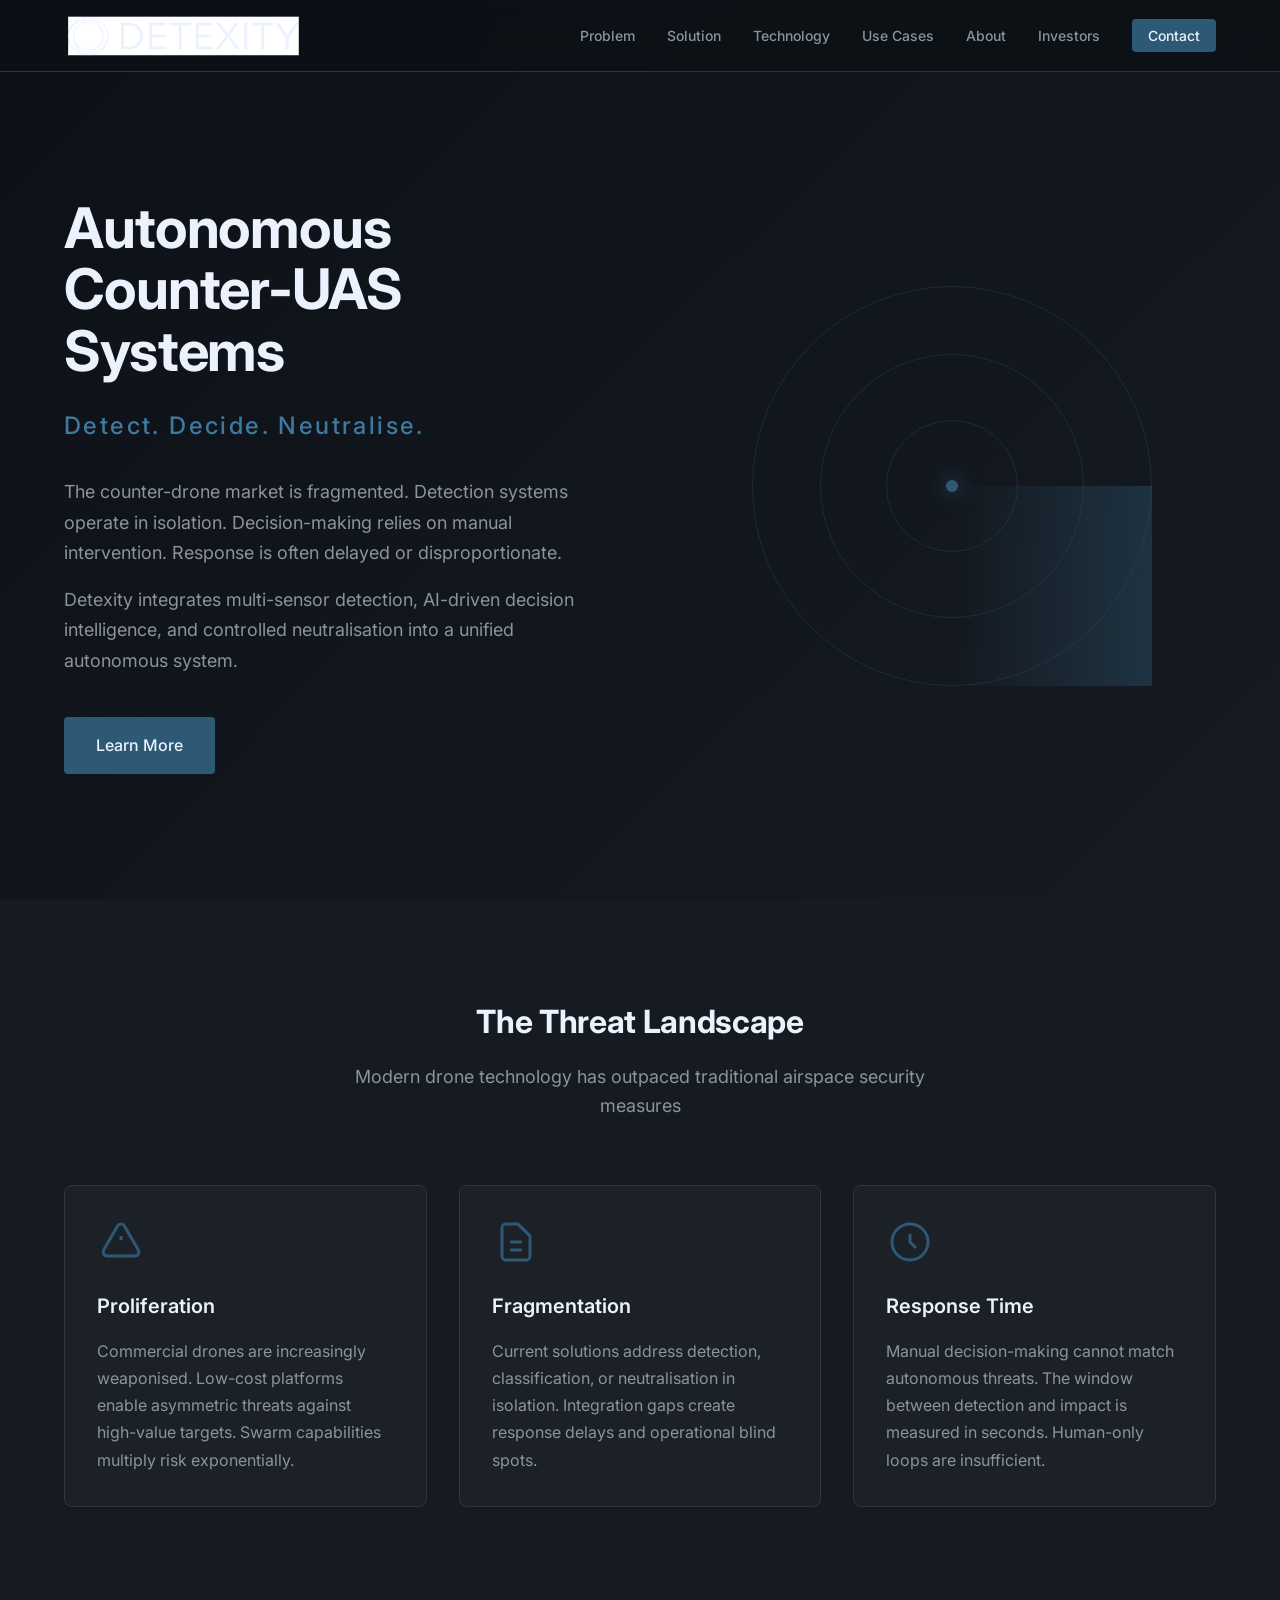
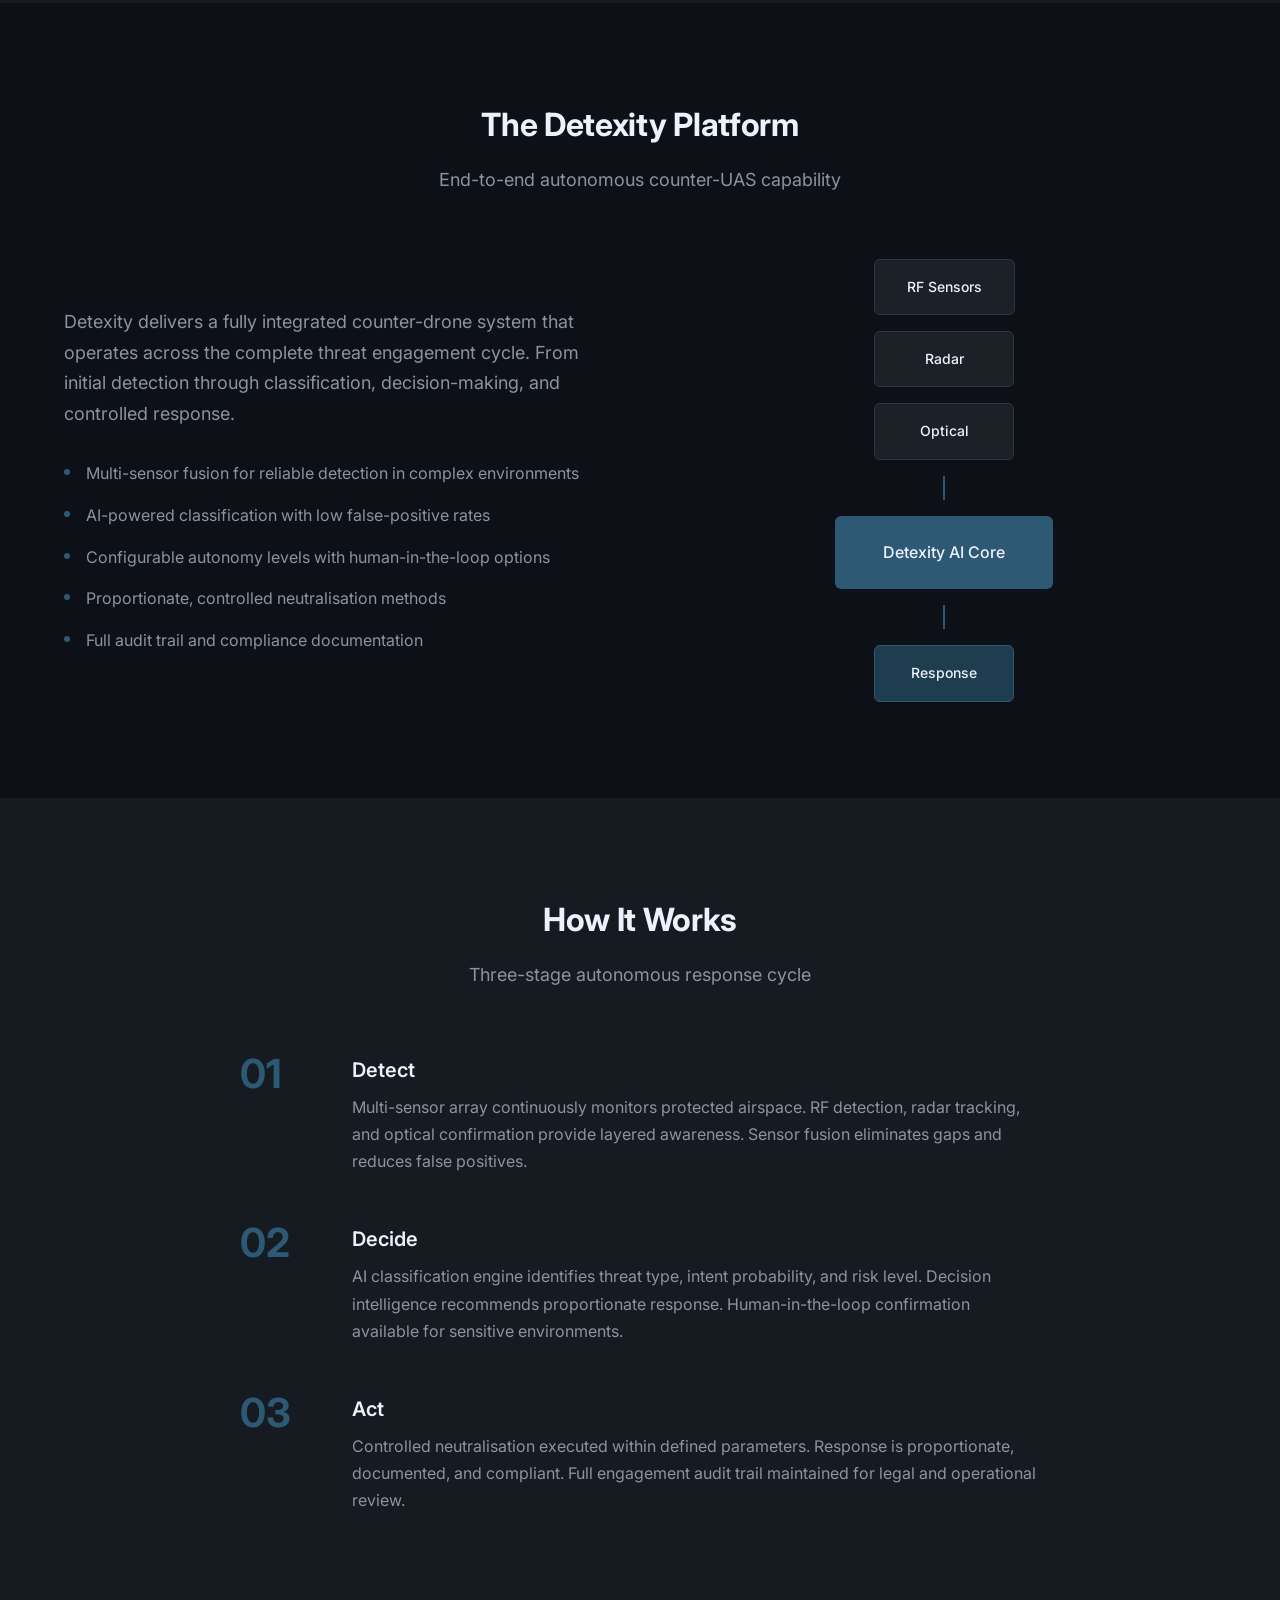
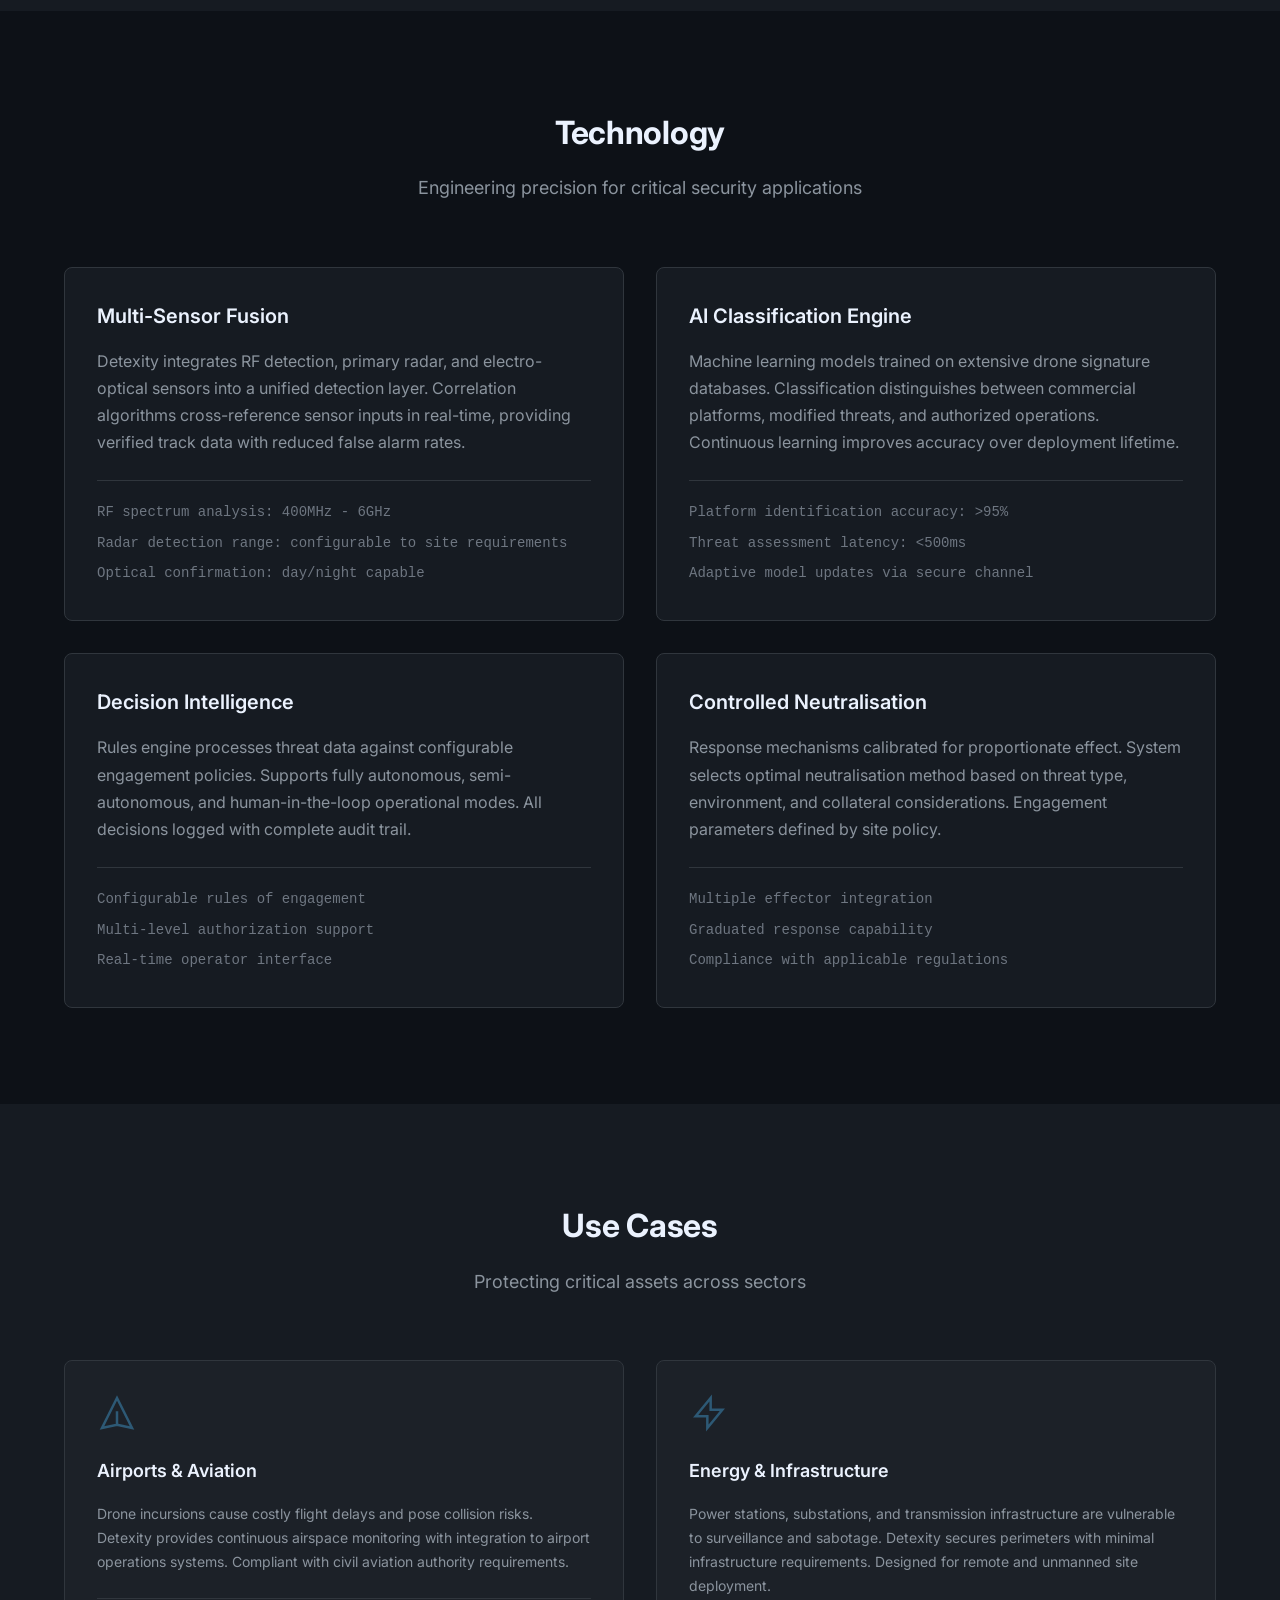
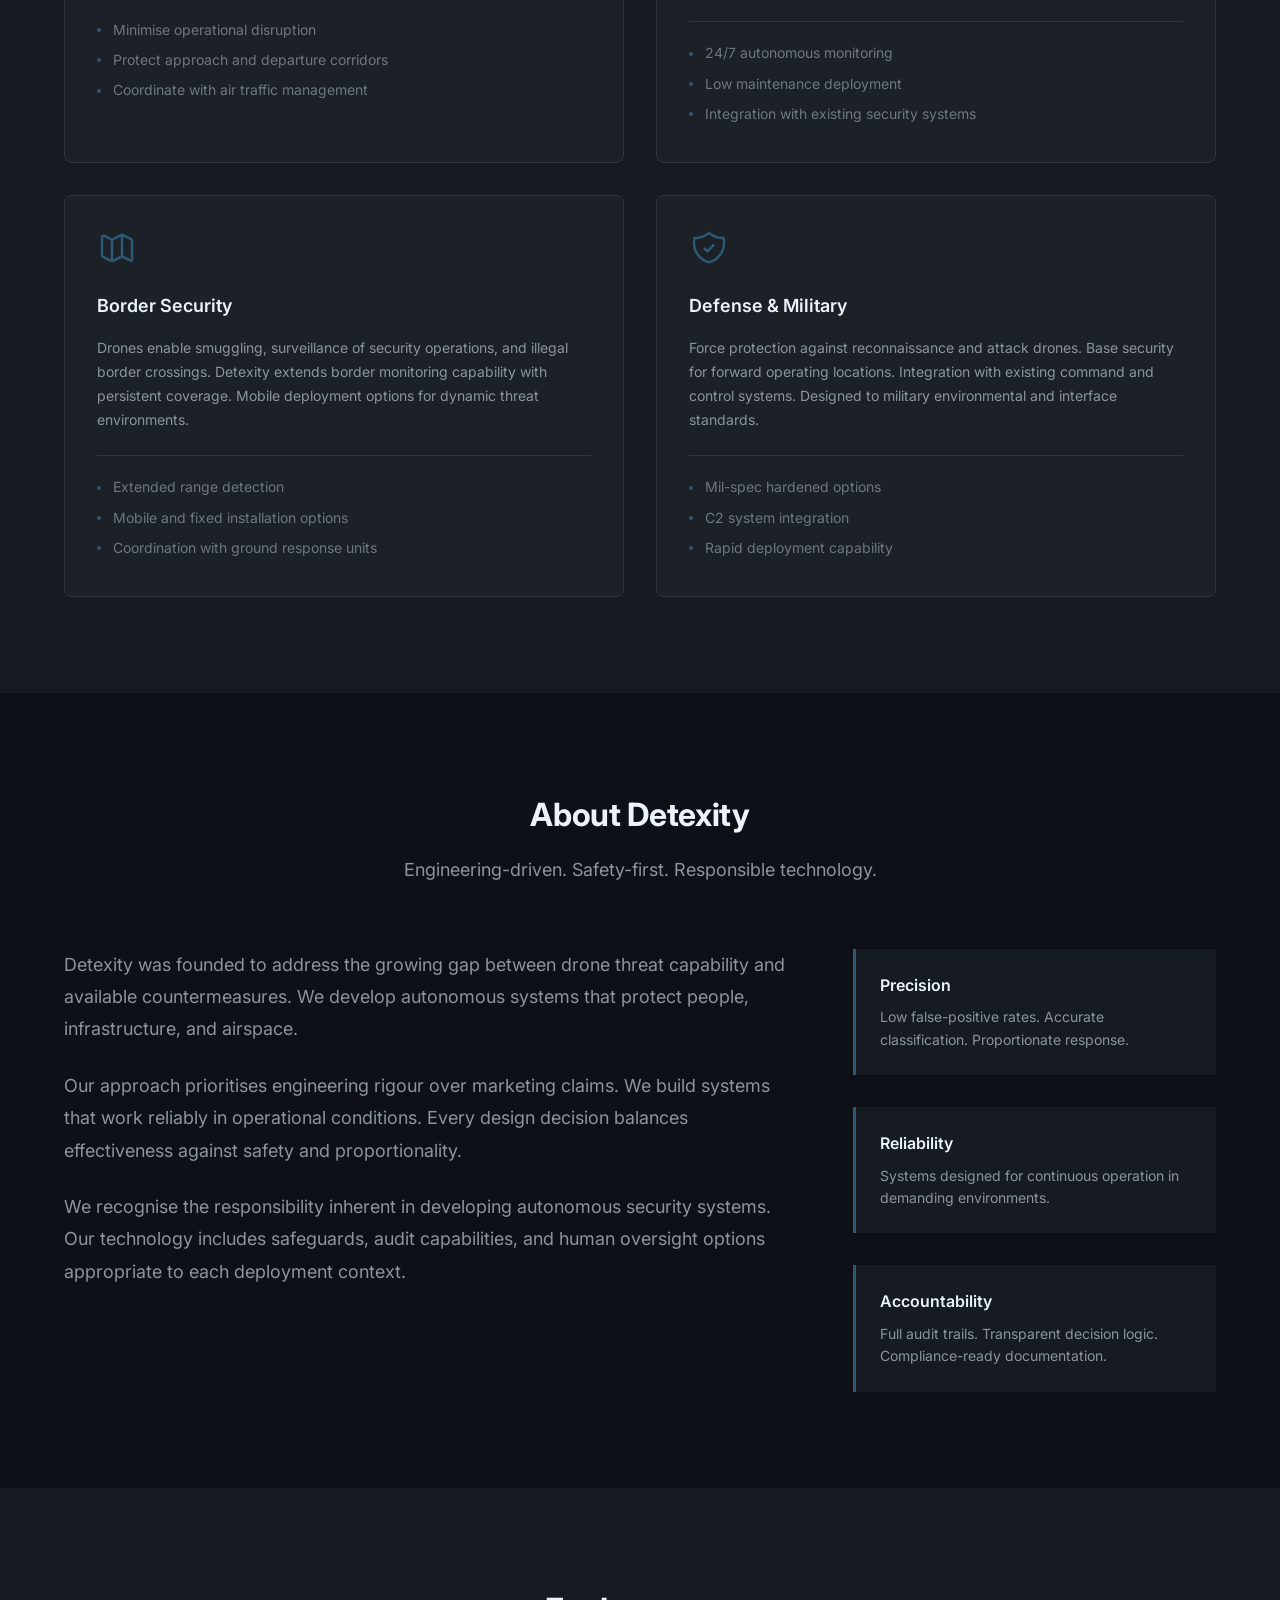
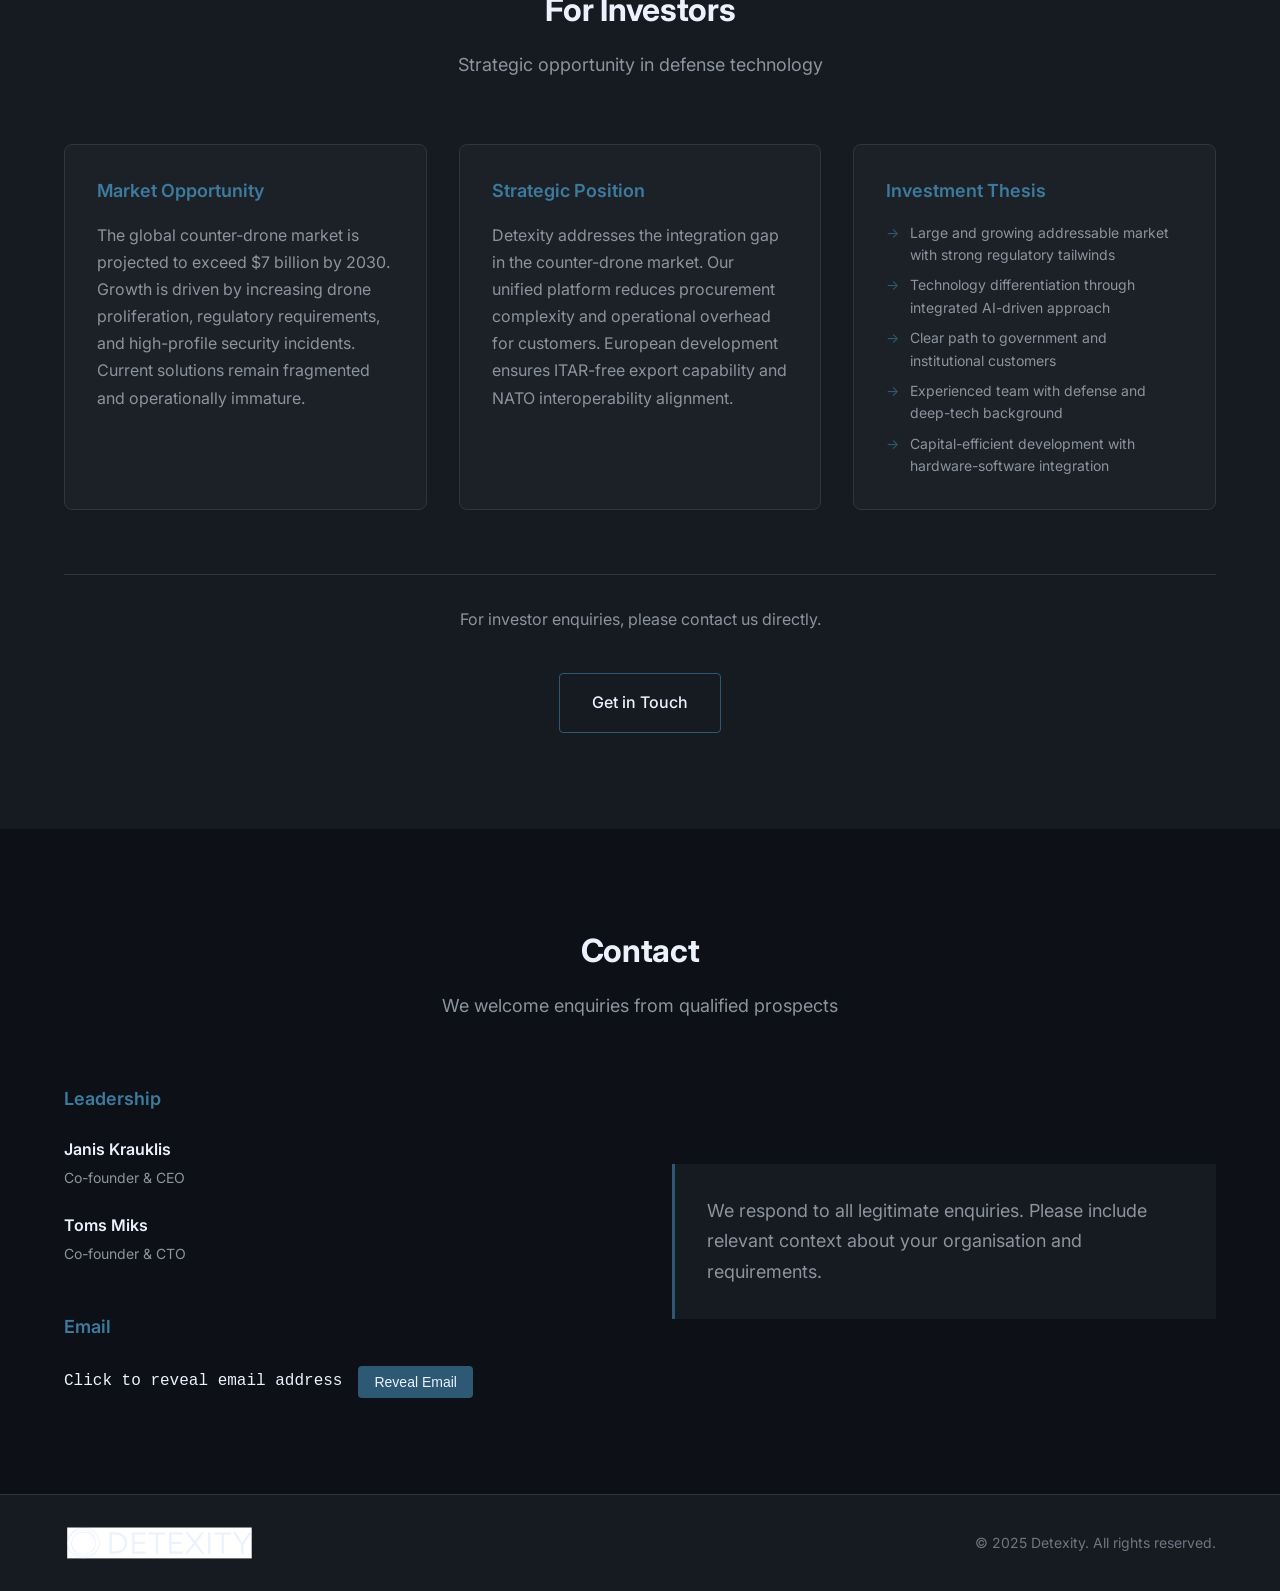
==== index.html @ da5056fd "Initial Detexity website" ====
<!DOCTYPE html>
<html lang="en">
<head>
    <meta charset="UTF-8">
    <meta name="viewport" content="width=device-width, initial-scale=1.0">
    <meta name="description" content="Detexity develops autonomous counter-UAS systems that detect, classify, and neutralise hostile drones in real time.">
    <meta name="keywords" content="counter-drone, counter-UAS, drone detection, drone neutralisation, airspace security, critical infrastructure protection">
    <title>Detexity | Autonomous Counter-UAS Systems</title>
    <link rel="preconnect" href="https://fonts.googleapis.com">
    <link rel="preconnect" href="https://fonts.gstatic.com" crossorigin>
    <link href="https://fonts.googleapis.com/css2?family=Inter:wght@300;400;500;600;700&display=swap" rel="stylesheet">
    <link rel="stylesheet" href="css/styles.css">
</head>
<body>
    <!-- Navigation -->
    <nav class="nav" id="nav">
        <div class="nav-container">
            <a href="#hero" class="nav-logo">
                <img src="assets/logo.png" alt="Detexity" class="logo-img">
            </a>
            <button class="nav-toggle" id="nav-toggle" aria-label="Toggle navigation">
                <span></span>
                <span></span>
                <span></span>
            </button>
            <ul class="nav-menu" id="nav-menu">
                <li><a href="#problem" class="nav-link">Problem</a></li>
                <li><a href="#solution" class="nav-link">Solution</a></li>
                <li><a href="#technology" class="nav-link">Technology</a></li>
                <li><a href="#use-cases" class="nav-link">Use Cases</a></li>
                <li><a href="#about" class="nav-link">About</a></li>
                <li><a href="#investors" class="nav-link">Investors</a></li>
                <li><a href="#contact" class="nav-link nav-link-cta">Contact</a></li>
            </ul>
        </div>
    </nav>

    <!-- Hero Section -->
    <section class="hero" id="hero">
        <div class="container">
            <div class="hero-content">
                <h1 class="hero-title">Autonomous Counter-UAS Systems</h1>
                <p class="hero-tagline">Detect. Decide. Neutralise.</p>
                <p class="hero-description">
                    The counter-drone market is fragmented. Detection systems operate in isolation. 
                    Decision-making relies on manual intervention. Response is often delayed or disproportionate.
                </p>
                <p class="hero-description">
                    Detexity integrates multi-sensor detection, AI-driven decision intelligence, and controlled 
                    neutralisation into a unified autonomous system.
                </p>
                <a href="#solution" class="btn btn-primary">Learn More</a>
            </div>
            <div class="hero-visual">
                <div class="radar-container">
                    <div class="radar-ring radar-ring-1"></div>
                    <div class="radar-ring radar-ring-2"></div>
                    <div class="radar-ring radar-ring-3"></div>
                    <div class="radar-sweep"></div>
                    <div class="radar-center"></div>
                </div>
            </div>
        </div>
    </section>

    <!-- Problem Section -->
    <section class="section section-dark" id="problem">
        <div class="container">
            <div class="section-header">
                <h2 class="section-title">The Threat Landscape</h2>
                <p class="section-subtitle">Modern drone technology has outpaced traditional airspace security measures</p>
            </div>
            <div class="grid grid-3">
                <div class="card">
                    <div class="card-icon">
                        <svg viewBox="0 0 24 24" fill="none" stroke="currentColor" stroke-width="1.5">
                            <path d="M12 9v2m0 4h.01m-6.938 4h13.856c1.54 0 2.502-1.667 1.732-3L13.732 4c-.77-1.333-2.694-1.333-3.464 0L3.34 16c-.77 1.333.192 3 1.732 3z"/>
                        </svg>
                    </div>
                    <h3 class="card-title">Proliferation</h3>
                    <p class="card-text">
                        Commercial drones are increasingly weaponised. Low-cost platforms enable asymmetric threats 
                        against high-value targets. Swarm capabilities multiply risk exponentially.
                    </p>
                </div>
                <div class="card">
                    <div class="card-icon">
                        <svg viewBox="0 0 24 24" fill="none" stroke="currentColor" stroke-width="1.5">
                            <path d="M9 12h6m-6 4h6m2 5H7a2 2 0 01-2-2V5a2 2 0 012-2h5.586a1 1 0 01.707.293l5.414 5.414a1 1 0 01.293.707V19a2 2 0 01-2 2z"/>
                        </svg>
                    </div>
                    <h3 class="card-title">Fragmentation</h3>
                    <p class="card-text">
                        Current solutions address detection, classification, or neutralisation in isolation. 
                        Integration gaps create response delays and operational blind spots.
                    </p>
                </div>
                <div class="card">
                    <div class="card-icon">
                        <svg viewBox="0 0 24 24" fill="none" stroke="currentColor" stroke-width="1.5">
                            <path d="M12 8v4l3 3m6-3a9 9 0 11-18 0 9 9 0 0118 0z"/>
                        </svg>
                    </div>
                    <h3 class="card-title">Response Time</h3>
                    <p class="card-text">
                        Manual decision-making cannot match autonomous threats. The window between detection 
                        and impact is measured in seconds. Human-only loops are insufficient.
                    </p>
                </div>
            </div>
        </div>
    </section>

    <!-- Solution Section -->
    <section class="section" id="solution">
        <div class="container">
            <div class="section-header">
                <h2 class="section-title">The Detexity Platform</h2>
                <p class="section-subtitle">End-to-end autonomous counter-UAS capability</p>
            </div>
            <div class="solution-content">
                <div class="solution-text">
                    <p>
                        Detexity delivers a fully integrated counter-drone system that operates across the 
                        complete threat engagement cycle. From initial detection through classification, 
                        decision-making, and controlled response.
                    </p>
                    <ul class="solution-list">
                        <li>
                            <span class="solution-list-marker"></span>
                            <span>Multi-sensor fusion for reliable detection in complex environments</span>
                        </li>
                        <li>
                            <span class="solution-list-marker"></span>
                            <span>AI-powered classification with low false-positive rates</span>
                        </li>
                        <li>
                            <span class="solution-list-marker"></span>
                            <span>Configurable autonomy levels with human-in-the-loop options</span>
                        </li>
                        <li>
                            <span class="solution-list-marker"></span>
                            <span>Proportionate, controlled neutralisation methods</span>
                        </li>
                        <li>
                            <span class="solution-list-marker"></span>
                            <span>Full audit trail and compliance documentation</span>
                        </li>
                    </ul>
                </div>
                <div class="solution-diagram">
                    <div class="diagram-flow">
                        <div class="diagram-node diagram-node-input">
                            <span>RF Sensors</span>
                        </div>
                        <div class="diagram-node diagram-node-input">
                            <span>Radar</span>
                        </div>
                        <div class="diagram-node diagram-node-input">
                            <span>Optical</span>
                        </div>
                        <div class="diagram-connector"></div>
                        <div class="diagram-node diagram-node-core">
                            <span>Detexity AI Core</span>
                        </div>
                        <div class="diagram-connector"></div>
                        <div class="diagram-node diagram-node-output">
                            <span>Response</span>
                        </div>
                    </div>
                </div>
            </div>
        </div>
    </section>

    <!-- How It Works Section -->
    <section class="section section-dark" id="how-it-works">
        <div class="container">
            <div class="section-header">
                <h2 class="section-title">How It Works</h2>
                <p class="section-subtitle">Three-stage autonomous response cycle</p>
            </div>
            <div class="steps">
                <div class="step">
                    <div class="step-number">01</div>
                    <div class="step-content">
                        <h3 class="step-title">Detect</h3>
                        <p class="step-text">
                            Multi-sensor array continuously monitors protected airspace. RF detection, radar tracking, 
                            and optical confirmation provide layered awareness. Sensor fusion eliminates gaps and 
                            reduces false positives.
                        </p>
                    </div>
                </div>
                <div class="step">
                    <div class="step-number">02</div>
                    <div class="step-content">
                        <h3 class="step-title">Decide</h3>
                        <p class="step-text">
                            AI classification engine identifies threat type, intent probability, and risk level. 
                            Decision intelligence recommends proportionate response. Human-in-the-loop confirmation 
                            available for sensitive environments.
                        </p>
                    </div>
                </div>
                <div class="step">
                    <div class="step-number">03</div>
                    <div class="step-content">
                        <h3 class="step-title">Act</h3>
                        <p class="step-text">
                            Controlled neutralisation executed within defined parameters. Response is proportionate, 
                            documented, and compliant. Full engagement audit trail maintained for legal and operational review.
                        </p>
                    </div>
                </div>
            </div>
        </div>
    </section>

    <!-- Technology Section -->
    <section class="section" id="technology">
        <div class="container">
            <div class="section-header">
                <h2 class="section-title">Technology</h2>
                <p class="section-subtitle">Engineering precision for critical security applications</p>
            </div>
            <div class="tech-grid">
                <div class="tech-card">
                    <h3 class="tech-title">Multi-Sensor Fusion</h3>
                    <p class="tech-text">
                        Detexity integrates RF detection, primary radar, and electro-optical sensors into a 
                        unified detection layer. Correlation algorithms cross-reference sensor inputs in real-time, 
                        providing verified track data with reduced false alarm rates.
                    </p>
                    <ul class="tech-specs">
                        <li>RF spectrum analysis: 400MHz - 6GHz</li>
                        <li>Radar detection range: configurable to site requirements</li>
                        <li>Optical confirmation: day/night capable</li>
                    </ul>
                </div>
                <div class="tech-card">
                    <h3 class="tech-title">AI Classification Engine</h3>
                    <p class="tech-text">
                        Machine learning models trained on extensive drone signature databases. Classification 
                        distinguishes between commercial platforms, modified threats, and authorized operations. 
                        Continuous learning improves accuracy over deployment lifetime.
                    </p>
                    <ul class="tech-specs">
                        <li>Platform identification accuracy: &gt;95%</li>
                        <li>Threat assessment latency: &lt;500ms</li>
                        <li>Adaptive model updates via secure channel</li>
                    </ul>
                </div>
                <div class="tech-card">
                    <h3 class="tech-title">Decision Intelligence</h3>
                    <p class="tech-text">
                        Rules engine processes threat data against configurable engagement policies. 
                        Supports fully autonomous, semi-autonomous, and human-in-the-loop operational modes. 
                        All decisions logged with complete audit trail.
                    </p>
                    <ul class="tech-specs">
                        <li>Configurable rules of engagement</li>
                        <li>Multi-level authorization support</li>
                        <li>Real-time operator interface</li>
                    </ul>
                </div>
                <div class="tech-card">
                    <h3 class="tech-title">Controlled Neutralisation</h3>
                    <p class="tech-text">
                        Response mechanisms calibrated for proportionate effect. System selects optimal 
                        neutralisation method based on threat type, environment, and collateral considerations. 
                        Engagement parameters defined by site policy.
                    </p>
                    <ul class="tech-specs">
                        <li>Multiple effector integration</li>
                        <li>Graduated response capability</li>
                        <li>Compliance with applicable regulations</li>
                    </ul>
                </div>
            </div>
        </div>
    </section>

    <!-- Use Cases Section -->
    <section class="section section-dark" id="use-cases">
        <div class="container">
            <div class="section-header">
                <h2 class="section-title">Use Cases</h2>
                <p class="section-subtitle">Protecting critical assets across sectors</p>
            </div>
            <div class="use-cases-grid">
                <div class="use-case">
                    <div class="use-case-icon">
                        <svg viewBox="0 0 24 24" fill="none" stroke="currentColor" stroke-width="1.5">
                            <path d="M12 19l9 2-9-18-9 18 9-2zm0 0v-8"/>
                        </svg>
                    </div>
                    <h3 class="use-case-title">Airports & Aviation</h3>
                    <p class="use-case-text">
                        Drone incursions cause costly flight delays and pose collision risks. Detexity provides 
                        continuous airspace monitoring with integration to airport operations systems. 
                        Compliant with civil aviation authority requirements.
                    </p>
                    <ul class="use-case-benefits">
                        <li>Minimise operational disruption</li>
                        <li>Protect approach and departure corridors</li>
                        <li>Coordinate with air traffic management</li>
                    </ul>
                </div>
                <div class="use-case">
                    <div class="use-case-icon">
                        <svg viewBox="0 0 24 24" fill="none" stroke="currentColor" stroke-width="1.5">
                            <path d="M13 10V3L4 14h7v7l9-11h-7z"/>
                        </svg>
                    </div>
                    <h3 class="use-case-title">Energy & Infrastructure</h3>
                    <p class="use-case-text">
                        Power stations, substations, and transmission infrastructure are vulnerable to surveillance 
                        and sabotage. Detexity secures perimeters with minimal infrastructure requirements. 
                        Designed for remote and unmanned site deployment.
                    </p>
                    <ul class="use-case-benefits">
                        <li>24/7 autonomous monitoring</li>
                        <li>Low maintenance deployment</li>
                        <li>Integration with existing security systems</li>
                    </ul>
                </div>
                <div class="use-case">
                    <div class="use-case-icon">
                        <svg viewBox="0 0 24 24" fill="none" stroke="currentColor" stroke-width="1.5">
                            <path d="M9 20l-5.447-2.724A1 1 0 013 16.382V5.618a1 1 0 011.447-.894L9 7m0 13l6-3m-6 3V7m6 10l5.447 2.724A1 1 0 0021 18.382V7.618a1 1 0 00-.553-.894L15 4m0 13V4m0 0L9 7"/>
                        </svg>
                    </div>
                    <h3 class="use-case-title">Border Security</h3>
                    <p class="use-case-text">
                        Drones enable smuggling, surveillance of security operations, and illegal border crossings. 
                        Detexity extends border monitoring capability with persistent coverage. 
                        Mobile deployment options for dynamic threat environments.
                    </p>
                    <ul class="use-case-benefits">
                        <li>Extended range detection</li>
                        <li>Mobile and fixed installation options</li>
                        <li>Coordination with ground response units</li>
                    </ul>
                </div>
                <div class="use-case">
                    <div class="use-case-icon">
                        <svg viewBox="0 0 24 24" fill="none" stroke="currentColor" stroke-width="1.5">
                            <path d="M9 12l2 2 4-4m5.618-4.016A11.955 11.955 0 0112 2.944a11.955 11.955 0 01-8.618 3.04A12.02 12.02 0 003 9c0 5.591 3.824 10.29 9 11.622 5.176-1.332 9-6.03 9-11.622 0-1.042-.133-2.052-.382-3.016z"/>
                        </svg>
                    </div>
                    <h3 class="use-case-title">Defense & Military</h3>
                    <p class="use-case-text">
                        Force protection against reconnaissance and attack drones. Base security for forward 
                        operating locations. Integration with existing command and control systems. 
                        Designed to military environmental and interface standards.
                    </p>
                    <ul class="use-case-benefits">
                        <li>Mil-spec hardened options</li>
                        <li>C2 system integration</li>
                        <li>Rapid deployment capability</li>
                    </ul>
                </div>
            </div>
        </div>
    </section>

    <!-- About Section -->
    <section class="section" id="about">
        <div class="container">
            <div class="section-header">
                <h2 class="section-title">About Detexity</h2>
                <p class="section-subtitle">Engineering-driven. Safety-first. Responsible technology.</p>
            </div>
            <div class="about-content">
                <div class="about-text">
                    <p>
                        Detexity was founded to address the growing gap between drone threat capability 
                        and available countermeasures. We develop autonomous systems that protect people, 
                        infrastructure, and airspace.
                    </p>
                    <p>
                        Our approach prioritises engineering rigour over marketing claims. We build systems 
                        that work reliably in operational conditions. Every design decision balances 
                        effectiveness against safety and proportionality.
                    </p>
                    <p>
                        We recognise the responsibility inherent in developing autonomous security systems. 
                        Our technology includes safeguards, audit capabilities, and human oversight options 
                        appropriate to each deployment context.
                    </p>
                </div>
                <div class="about-values">
                    <div class="value">
                        <h4 class="value-title">Precision</h4>
                        <p class="value-text">Low false-positive rates. Accurate classification. Proportionate response.</p>
                    </div>
                    <div class="value">
                        <h4 class="value-title">Reliability</h4>
                        <p class="value-text">Systems designed for continuous operation in demanding environments.</p>
                    </div>
                    <div class="value">
                        <h4 class="value-title">Accountability</h4>
                        <p class="value-text">Full audit trails. Transparent decision logic. Compliance-ready documentation.</p>
                    </div>
                </div>
            </div>
        </div>
    </section>

    <!-- Investors Section -->
    <section class="section section-dark" id="investors">
        <div class="container">
            <div class="section-header">
                <h2 class="section-title">For Investors</h2>
                <p class="section-subtitle">Strategic opportunity in defense technology</p>
            </div>
            <div class="investors-content">
                <div class="investor-block">
                    <h3 class="investor-title">Market Opportunity</h3>
                    <p class="investor-text">
                        The global counter-drone market is projected to exceed $7 billion by 2030. 
                        Growth is driven by increasing drone proliferation, regulatory requirements, 
                        and high-profile security incidents. Current solutions remain fragmented 
                        and operationally immature.
                    </p>
                </div>
                <div class="investor-block">
                    <h3 class="investor-title">Strategic Position</h3>
                    <p class="investor-text">
                        Detexity addresses the integration gap in the counter-drone market. 
                        Our unified platform reduces procurement complexity and operational overhead 
                        for customers. European development ensures ITAR-free export capability 
                        and NATO interoperability alignment.
                    </p>
                </div>
                <div class="investor-block">
                    <h3 class="investor-title">Investment Thesis</h3>
                    <ul class="investor-points">
                        <li>Large and growing addressable market with strong regulatory tailwinds</li>
                        <li>Technology differentiation through integrated AI-driven approach</li>
                        <li>Clear path to government and institutional customers</li>
                        <li>Experienced team with defense and deep-tech background</li>
                        <li>Capital-efficient development with hardware-software integration</li>
                    </ul>
                </div>
            </div>
            <div class="investor-cta">
                <p>For investor enquiries, please contact us directly.</p>
                <a href="#contact" class="btn btn-secondary">Get in Touch</a>
            </div>
        </div>
    </section>

    <!-- Contact Section -->
    <section class="section" id="contact">
        <div class="container">
            <div class="section-header">
                <h2 class="section-title">Contact</h2>
                <p class="section-subtitle">We welcome enquiries from qualified prospects</p>
            </div>
            <div class="contact-content">
                <div class="contact-info">
                    <div class="founders">
                        <h3 class="contact-heading">Leadership</h3>
                        <div class="founder">
                            <p class="founder-name">Janis Krauklis</p>
                            <p class="founder-role">Co-founder & CEO</p>
                        </div>
                        <div class="founder">
                            <p class="founder-name">Toms Miks</p>
                            <p class="founder-role">Co-founder & CTO</p>
                        </div>
                    </div>
                    <div class="contact-email">
                        <h3 class="contact-heading">Email</h3>
                        <p class="email-protected" id="email-protected">
                            <span class="email-text">Enable JavaScript to view email</span>
                            <button class="email-reveal-btn" id="email-reveal">Reveal Email</button>
                        </p>
                    </div>
                </div>
                <div class="contact-notice">
                    <p>
                        We respond to all legitimate enquiries. Please include relevant context 
                        about your organisation and requirements.
                    </p>
                </div>
            </div>
        </div>
    </section>

    <!-- Footer -->
    <footer class="footer">
        <div class="container">
            <div class="footer-content">
                <div class="footer-logo">
                    <img src="assets/logo.png" alt="Detexity" class="logo-img logo-img-small">
                </div>
                <p class="footer-text">&copy; 2025 Detexity. All rights reserved.</p>
            </div>
        </div>
    </footer>

    <script src="js/main.js"></script>
</body>
</html>
---- css/styles.css ----
/* ===================================
   Detexity - Counter-UAS Systems
   Professional Defense-Grade Website
   =================================== */

/* CSS Variables */
:root {
    /* Colors */
    --color-bg-primary: #0d1117;
    --color-bg-secondary: #161b22;
    --color-bg-tertiary: #1c2128;
    --color-accent: #2D5975;
    --color-accent-light: #3d7a9e;
    --color-accent-dark: #1e3d4f;
    --color-alert: #d97706;
    --color-text-primary: #ebf2fe;
    --color-text-secondary: #8b949e;
    --color-text-muted: #6e7681;
    --color-border: #30363d;
    
    /* Typography */
    --font-family: 'Inter', -apple-system, BlinkMacSystemFont, 'Segoe UI', Roboto, sans-serif;
    --font-size-xs: 0.75rem;
    --font-size-sm: 0.875rem;
    --font-size-base: 1rem;
    --font-size-lg: 1.125rem;
    --font-size-xl: 1.25rem;
    --font-size-2xl: 1.5rem;
    --font-size-3xl: 2rem;
    --font-size-4xl: 2.5rem;
    --font-size-5xl: 3.5rem;
    
    /* Spacing */
    --spacing-xs: 0.25rem;
    --spacing-sm: 0.5rem;
    --spacing-md: 1rem;
    --spacing-lg: 1.5rem;
    --spacing-xl: 2rem;
    --spacing-2xl: 3rem;
    --spacing-3xl: 4rem;
    --spacing-4xl: 6rem;
    
    /* Layout */
    --max-width: 1200px;
    --nav-height: 72px;
    
    /* Transitions */
    --transition-fast: 150ms ease;
    --transition-base: 250ms ease;
    --transition-slow: 400ms ease;
}

/* Reset & Base */
*, *::before, *::after {
    box-sizing: border-box;
    margin: 0;
    padding: 0;
}

html {
    scroll-behavior: smooth;
    scroll-padding-top: var(--nav-height);
}

body {
    font-family: var(--font-family);
    font-size: var(--font-size-base);
    line-height: 1.6;
    color: var(--color-text-primary);
    background-color: var(--color-bg-primary);
    -webkit-font-smoothing: antialiased;
    -moz-osx-font-smoothing: grayscale;
}

img {
    max-width: 100%;
    height: auto;
    display: block;
}

a {
    color: inherit;
    text-decoration: none;
}

ul {
    list-style: none;
}

/* Container */
.container {
    width: 100%;
    max-width: var(--max-width);
    margin: 0 auto;
    padding: 0 var(--spacing-lg);
}

/* Navigation */
.nav {
    position: fixed;
    top: 0;
    left: 0;
    right: 0;
    height: var(--nav-height);
    background-color: rgba(13, 17, 23, 0.9);
    backdrop-filter: blur(12px);
    -webkit-backdrop-filter: blur(12px);
    border-bottom: 1px solid var(--color-border);
    z-index: 1000;
    transition: background-color var(--transition-base);
}

.nav-container {
    display: flex;
    align-items: center;
    justify-content: space-between;
    height: 100%;
    max-width: var(--max-width);
    margin: 0 auto;
    padding: 0 var(--spacing-lg);
}

.nav-logo {
    display: flex;
    align-items: center;
}

.logo-img {
    height: 40px;
    width: auto;
}

.logo-img-small {
    height: 32px;
}

.nav-menu {
    display: flex;
    align-items: center;
    gap: var(--spacing-xl);
}

.nav-link {
    font-size: var(--font-size-sm);
    font-weight: 500;
    color: var(--color-text-secondary);
    transition: color var(--transition-fast);
    position: relative;
}

.nav-link:hover,
.nav-link.active {
    color: var(--color-text-primary);
}

.nav-link::after {
    content: '';
    position: absolute;
    bottom: -4px;
    left: 0;
    width: 0;
    height: 2px;
    background-color: var(--color-accent);
    transition: width var(--transition-base);
}

.nav-link:hover::after,
.nav-link.active::after {
    width: 100%;
}

.nav-link-cta {
    padding: var(--spacing-sm) var(--spacing-md);
    background-color: var(--color-accent);
    border-radius: 4px;
    color: var(--color-text-primary);
}

.nav-link-cta::after {
    display: none;
}

.nav-link-cta:hover {
    background-color: var(--color-accent-light);
}

.nav-toggle {
    display: none;
    flex-direction: column;
    justify-content: center;
    align-items: center;
    width: 40px;
    height: 40px;
    background: none;
    border: none;
    cursor: pointer;
    gap: 5px;
}

.nav-toggle span {
    display: block;
    width: 24px;
    height: 2px;
    background-color: var(--color-text-primary);
    transition: var(--transition-fast);
}

/* Hero Section */
.hero {
    min-height: 100vh;
    display: flex;
    align-items: center;
    padding-top: var(--nav-height);
    background: linear-gradient(135deg, var(--color-bg-primary) 0%, var(--color-bg-secondary) 100%);
    position: relative;
    overflow: hidden;
}

.hero .container {
    display: grid;
    grid-template-columns: 1fr 1fr;
    gap: var(--spacing-4xl);
    align-items: center;
}

.hero-content {
    max-width: 600px;
}

.hero-title {
    font-size: var(--font-size-5xl);
    font-weight: 700;
    line-height: 1.1;
    margin-bottom: var(--spacing-lg);
    letter-spacing: -0.02em;
}

.hero-tagline {
    font-size: var(--font-size-2xl);
    font-weight: 500;
    color: var(--color-accent-light);
    margin-bottom: var(--spacing-xl);
    letter-spacing: 0.1em;
}

.hero-description {
    font-size: var(--font-size-lg);
    color: var(--color-text-secondary);
    margin-bottom: var(--spacing-md);
    line-height: 1.7;
}

/* Radar Visual */
.hero-visual {
    display: flex;
    justify-content: center;
    align-items: center;
}

.radar-container {
    position: relative;
    width: 400px;
    height: 400px;
}

.radar-ring {
    position: absolute;
    border: 1px solid var(--color-accent);
    border-radius: 50%;
    opacity: 0.3;
}

.radar-ring-1 {
    width: 100%;
    height: 100%;
    top: 0;
    left: 0;
}

.radar-ring-2 {
    width: 66%;
    height: 66%;
    top: 17%;
    left: 17%;
}

.radar-ring-3 {
    width: 33%;
    height: 33%;
    top: 33.5%;
    left: 33.5%;
}

.radar-center {
    position: absolute;
    width: 12px;
    height: 12px;
    background-color: var(--color-accent);
    border-radius: 50%;
    top: 50%;
    left: 50%;
    transform: translate(-50%, -50%);
    box-shadow: 0 0 20px var(--color-accent);
}

.radar-sweep {
    position: absolute;
    width: 50%;
    height: 50%;
    top: 50%;
    left: 50%;
    transform-origin: 0 0;
    background: linear-gradient(90deg, transparent 0%, rgba(45, 89, 117, 0.4) 100%);
    animation: radar-sweep 4s linear infinite;
}

@keyframes radar-sweep {
    from { transform: rotate(0deg); }
    to { transform: rotate(360deg); }
}

/* Buttons */
.btn {
    display: inline-block;
    padding: var(--spacing-md) var(--spacing-xl);
    font-size: var(--font-size-base);
    font-weight: 500;
    border-radius: 4px;
    transition: all var(--transition-base);
    cursor: pointer;
    border: none;
    margin-top: var(--spacing-lg);
}

.btn-primary {
    background-color: var(--color-accent);
    color: var(--color-text-primary);
}

.btn-primary:hover {
    background-color: var(--color-accent-light);
    transform: translateY(-2px);
}

.btn-secondary {
    background-color: transparent;
    color: var(--color-text-primary);
    border: 1px solid var(--color-accent);
}

.btn-secondary:hover {
    background-color: var(--color-accent);
}

/* Sections */
.section {
    padding: var(--spacing-4xl) 0;
}

.section-dark {
    background-color: var(--color-bg-secondary);
}

.section-header {
    text-align: center;
    margin-bottom: var(--spacing-3xl);
}

.section-title {
    font-size: var(--font-size-3xl);
    font-weight: 700;
    margin-bottom: var(--spacing-md);
    letter-spacing: -0.01em;
}

.section-subtitle {
    font-size: var(--font-size-lg);
    color: var(--color-text-secondary);
    max-width: 600px;
    margin: 0 auto;
}

/* Grid */
.grid {
    display: grid;
    gap: var(--spacing-xl);
}

.grid-3 {
    grid-template-columns: repeat(3, 1fr);
}

/* Cards */
.card {
    background-color: var(--color-bg-tertiary);
    border: 1px solid var(--color-border);
    border-radius: 8px;
    padding: var(--spacing-xl);
    transition: border-color var(--transition-base);
}

.card:hover {
    border-color: var(--color-accent);
}

.card-icon {
    width: 48px;
    height: 48px;
    margin-bottom: var(--spacing-lg);
    color: var(--color-accent);
}

.card-icon svg {
    width: 100%;
    height: 100%;
}

.card-title {
    font-size: var(--font-size-xl);
    font-weight: 600;
    margin-bottom: var(--spacing-md);
}

.card-text {
    color: var(--color-text-secondary);
    line-height: 1.7;
}

/* Solution Section */
.solution-content {
    display: grid;
    grid-template-columns: 1fr 1fr;
    gap: var(--spacing-3xl);
    align-items: center;
}

.solution-text p {
    color: var(--color-text-secondary);
    margin-bottom: var(--spacing-xl);
    font-size: var(--font-size-lg);
    line-height: 1.7;
}

.solution-list {
    display: flex;
    flex-direction: column;
    gap: var(--spacing-md);
}

.solution-list li {
    display: flex;
    align-items: flex-start;
    gap: var(--spacing-md);
    color: var(--color-text-secondary);
}

.solution-list-marker {
    width: 6px;
    height: 6px;
    background-color: var(--color-accent);
    border-radius: 50%;
    margin-top: 8px;
    flex-shrink: 0;
}

/* Diagram */
.solution-diagram {
    display: flex;
    justify-content: center;
}

.diagram-flow {
    display: flex;
    flex-direction: column;
    align-items: center;
    gap: var(--spacing-md);
}

.diagram-node {
    padding: var(--spacing-md) var(--spacing-xl);
    border-radius: 6px;
    font-size: var(--font-size-sm);
    font-weight: 500;
    text-align: center;
    min-width: 140px;
}

.diagram-node-input {
    background-color: var(--color-bg-tertiary);
    border: 1px solid var(--color-border);
}

.diagram-node-core {
    background-color: var(--color-accent);
    color: var(--color-text-primary);
    padding: var(--spacing-lg) var(--spacing-2xl);
    font-size: var(--font-size-base);
}

.diagram-node-output {
    background-color: var(--color-accent-dark);
    border: 1px solid var(--color-accent);
}

.diagram-connector {
    width: 2px;
    height: 24px;
    background-color: var(--color-accent);
}

/* Steps */
.steps {
    display: flex;
    flex-direction: column;
    gap: var(--spacing-2xl);
    max-width: 800px;
    margin: 0 auto;
}

.step {
    display: flex;
    gap: var(--spacing-xl);
    align-items: flex-start;
}

.step-number {
    font-size: var(--font-size-4xl);
    font-weight: 700;
    color: var(--color-accent);
    line-height: 1;
    min-width: 80px;
}

.step-content {
    flex: 1;
}

.step-title {
    font-size: var(--font-size-xl);
    font-weight: 600;
    margin-bottom: var(--spacing-sm);
}

.step-text {
    color: var(--color-text-secondary);
    line-height: 1.7;
}

/* Technology Grid */
.tech-grid {
    display: grid;
    grid-template-columns: repeat(2, 1fr);
    gap: var(--spacing-xl);
}

.tech-card {
    background-color: var(--color-bg-secondary);
    border: 1px solid var(--color-border);
    border-radius: 8px;
    padding: var(--spacing-xl);
}

.tech-title {
    font-size: var(--font-size-xl);
    font-weight: 600;
    margin-bottom: var(--spacing-md);
    color: var(--color-text-primary);
}

.tech-text {
    color: var(--color-text-secondary);
    margin-bottom: var(--spacing-lg);
    line-height: 1.7;
}

.tech-specs {
    border-top: 1px solid var(--color-border);
    padding-top: var(--spacing-md);
}

.tech-specs li {
    font-size: var(--font-size-sm);
    color: var(--color-text-muted);
    padding: var(--spacing-xs) 0;
    font-family: 'SF Mono', 'Consolas', monospace;
}

/* Use Cases */
.use-cases-grid {
    display: grid;
    grid-template-columns: repeat(2, 1fr);
    gap: var(--spacing-xl);
}

.use-case {
    background-color: var(--color-bg-tertiary);
    border: 1px solid var(--color-border);
    border-radius: 8px;
    padding: var(--spacing-xl);
    transition: border-color var(--transition-base);
}

.use-case:hover {
    border-color: var(--color-accent);
}

.use-case-icon {
    width: 40px;
    height: 40px;
    margin-bottom: var(--spacing-lg);
    color: var(--color-accent);
}

.use-case-icon svg {
    width: 100%;
    height: 100%;
}

.use-case-title {
    font-size: var(--font-size-lg);
    font-weight: 600;
    margin-bottom: var(--spacing-md);
}

.use-case-text {
    color: var(--color-text-secondary);
    margin-bottom: var(--spacing-lg);
    line-height: 1.7;
    font-size: var(--font-size-sm);
}

.use-case-benefits {
    border-top: 1px solid var(--color-border);
    padding-top: var(--spacing-md);
}

.use-case-benefits li {
    font-size: var(--font-size-sm);
    color: var(--color-text-muted);
    padding: var(--spacing-xs) 0;
    padding-left: var(--spacing-md);
    position: relative;
}

.use-case-benefits li::before {
    content: '';
    position: absolute;
    left: 0;
    top: 50%;
    transform: translateY(-50%);
    width: 4px;
    height: 4px;
    background-color: var(--color-accent);
    border-radius: 50%;
}

/* About Section */
.about-content {
    display: grid;
    grid-template-columns: 2fr 1fr;
    gap: var(--spacing-3xl);
}

.about-text p {
    color: var(--color-text-secondary);
    margin-bottom: var(--spacing-lg);
    line-height: 1.8;
    font-size: var(--font-size-lg);
}

.about-values {
    display: flex;
    flex-direction: column;
    gap: var(--spacing-xl);
}

.value {
    padding: var(--spacing-lg);
    background-color: var(--color-bg-secondary);
    border-left: 3px solid var(--color-accent);
}

.value-title {
    font-size: var(--font-size-base);
    font-weight: 600;
    margin-bottom: var(--spacing-sm);
}

.value-text {
    font-size: var(--font-size-sm);
    color: var(--color-text-secondary);
}

/* Investors Section */
.investors-content {
    display: grid;
    grid-template-columns: repeat(3, 1fr);
    gap: var(--spacing-xl);
    margin-bottom: var(--spacing-3xl);
}

.investor-block {
    background-color: var(--color-bg-tertiary);
    border: 1px solid var(--color-border);
    border-radius: 8px;
    padding: var(--spacing-xl);
}

.investor-title {
    font-size: var(--font-size-lg);
    font-weight: 600;
    margin-bottom: var(--spacing-md);
    color: var(--color-accent-light);
}

.investor-text {
    color: var(--color-text-secondary);
    line-height: 1.7;
}

.investor-points {
    display: flex;
    flex-direction: column;
    gap: var(--spacing-sm);
}

.investor-points li {
    color: var(--color-text-secondary);
    padding-left: var(--spacing-lg);
    position: relative;
    font-size: var(--font-size-sm);
}

.investor-points li::before {
    content: '→';
    position: absolute;
    left: 0;
    color: var(--color-accent);
}

.investor-cta {
    text-align: center;
    padding-top: var(--spacing-xl);
    border-top: 1px solid var(--color-border);
}

.investor-cta p {
    color: var(--color-text-secondary);
    margin-bottom: var(--spacing-md);
}

/* Contact Section */
.contact-content {
    display: grid;
    grid-template-columns: 1fr 1fr;
    gap: var(--spacing-3xl);
}

.contact-heading {
    font-size: var(--font-size-lg);
    font-weight: 600;
    margin-bottom: var(--spacing-lg);
    color: var(--color-accent-light);
}

.founders {
    margin-bottom: var(--spacing-2xl);
}

.founder {
    margin-bottom: var(--spacing-lg);
}

.founder-name {
    font-size: var(--font-size-base);
    font-weight: 600;
    margin-bottom: var(--spacing-xs);
}

.founder-role {
    font-size: var(--font-size-sm);
    color: var(--color-text-secondary);
}

.email-protected {
    display: flex;
    align-items: center;
    gap: var(--spacing-md);
    flex-wrap: wrap;
}

.email-text {
    font-size: var(--font-size-base);
    color: var(--color-text-primary);
    font-family: 'SF Mono', 'Consolas', monospace;
}

.email-reveal-btn {
    padding: var(--spacing-sm) var(--spacing-md);
    background-color: var(--color-accent);
    color: var(--color-text-primary);
    border: none;
    border-radius: 4px;
    font-size: var(--font-size-sm);
    cursor: pointer;
    transition: background-color var(--transition-fast);
}

.email-reveal-btn:hover {
    background-color: var(--color-accent-light);
}

.contact-notice {
    display: flex;
    align-items: center;
}

.contact-notice p {
    color: var(--color-text-secondary);
    font-size: var(--font-size-lg);
    line-height: 1.7;
    padding: var(--spacing-xl);
    border-left: 3px solid var(--color-accent);
    background-color: var(--color-bg-secondary);
}

/* Footer */
.footer {
    background-color: var(--color-bg-secondary);
    border-top: 1px solid var(--color-border);
    padding: var(--spacing-xl) 0;
}

.footer-content {
    display: flex;
    justify-content: space-between;
    align-items: center;
}

.footer-text {
    font-size: var(--font-size-sm);
    color: var(--color-text-muted);
}

/* Responsive */
@media (max-width: 1024px) {
    .hero .container {
        grid-template-columns: 1fr;
        text-align: center;
    }
    
    .hero-content {
        max-width: 100%;
    }
    
    .hero-visual {
        display: none;
    }
    
    .grid-3 {
        grid-template-columns: 1fr;
    }
    
    .solution-content {
        grid-template-columns: 1fr;
    }
    
    .solution-diagram {
        order: -1;
    }
    
    .tech-grid {
        grid-template-columns: 1fr;
    }
    
    .use-cases-grid {
        grid-template-columns: 1fr;
    }
    
    .about-content {
        grid-template-columns: 1fr;
    }
    
    .investors-content {
        grid-template-columns: 1fr;
    }
    
    .contact-content {
        grid-template-columns: 1fr;
    }
}

@media (max-width: 768px) {
    :root {
        --font-size-5xl: 2.5rem;
        --font-size-4xl: 2rem;
        --font-size-3xl: 1.5rem;
    }
    
    .nav-menu {
        position: fixed;
        top: var(--nav-height);
        left: 0;
        right: 0;
        background-color: var(--color-bg-primary);
        border-bottom: 1px solid var(--color-border);
        flex-direction: column;
        padding: var(--spacing-lg);
        gap: var(--spacing-md);
        transform: translateY(-100%);
        opacity: 0;
        visibility: hidden;
        transition: all var(--transition-base);
    }
    
    .nav-menu.active {
        transform: translateY(0);
        opacity: 1;
        visibility: visible;
    }
    
    .nav-toggle {
        display: flex;
    }
    
    .nav-toggle.active span:nth-child(1) {
        transform: rotate(45deg) translate(5px, 5px);
    }
    
    .nav-toggle.active span:nth-child(2) {
        opacity: 0;
    }
    
    .nav-toggle.active span:nth-child(3) {
        transform: rotate(-45deg) translate(5px, -5px);
    }
    
    .step {
        flex-direction: column;
        gap: var(--spacing-md);
    }
    
    .step-number {
        font-size: var(--font-size-2xl);
    }
    
    .footer-content {
        flex-direction: column;
        gap: var(--spacing-md);
        text-align: center;
    }
}
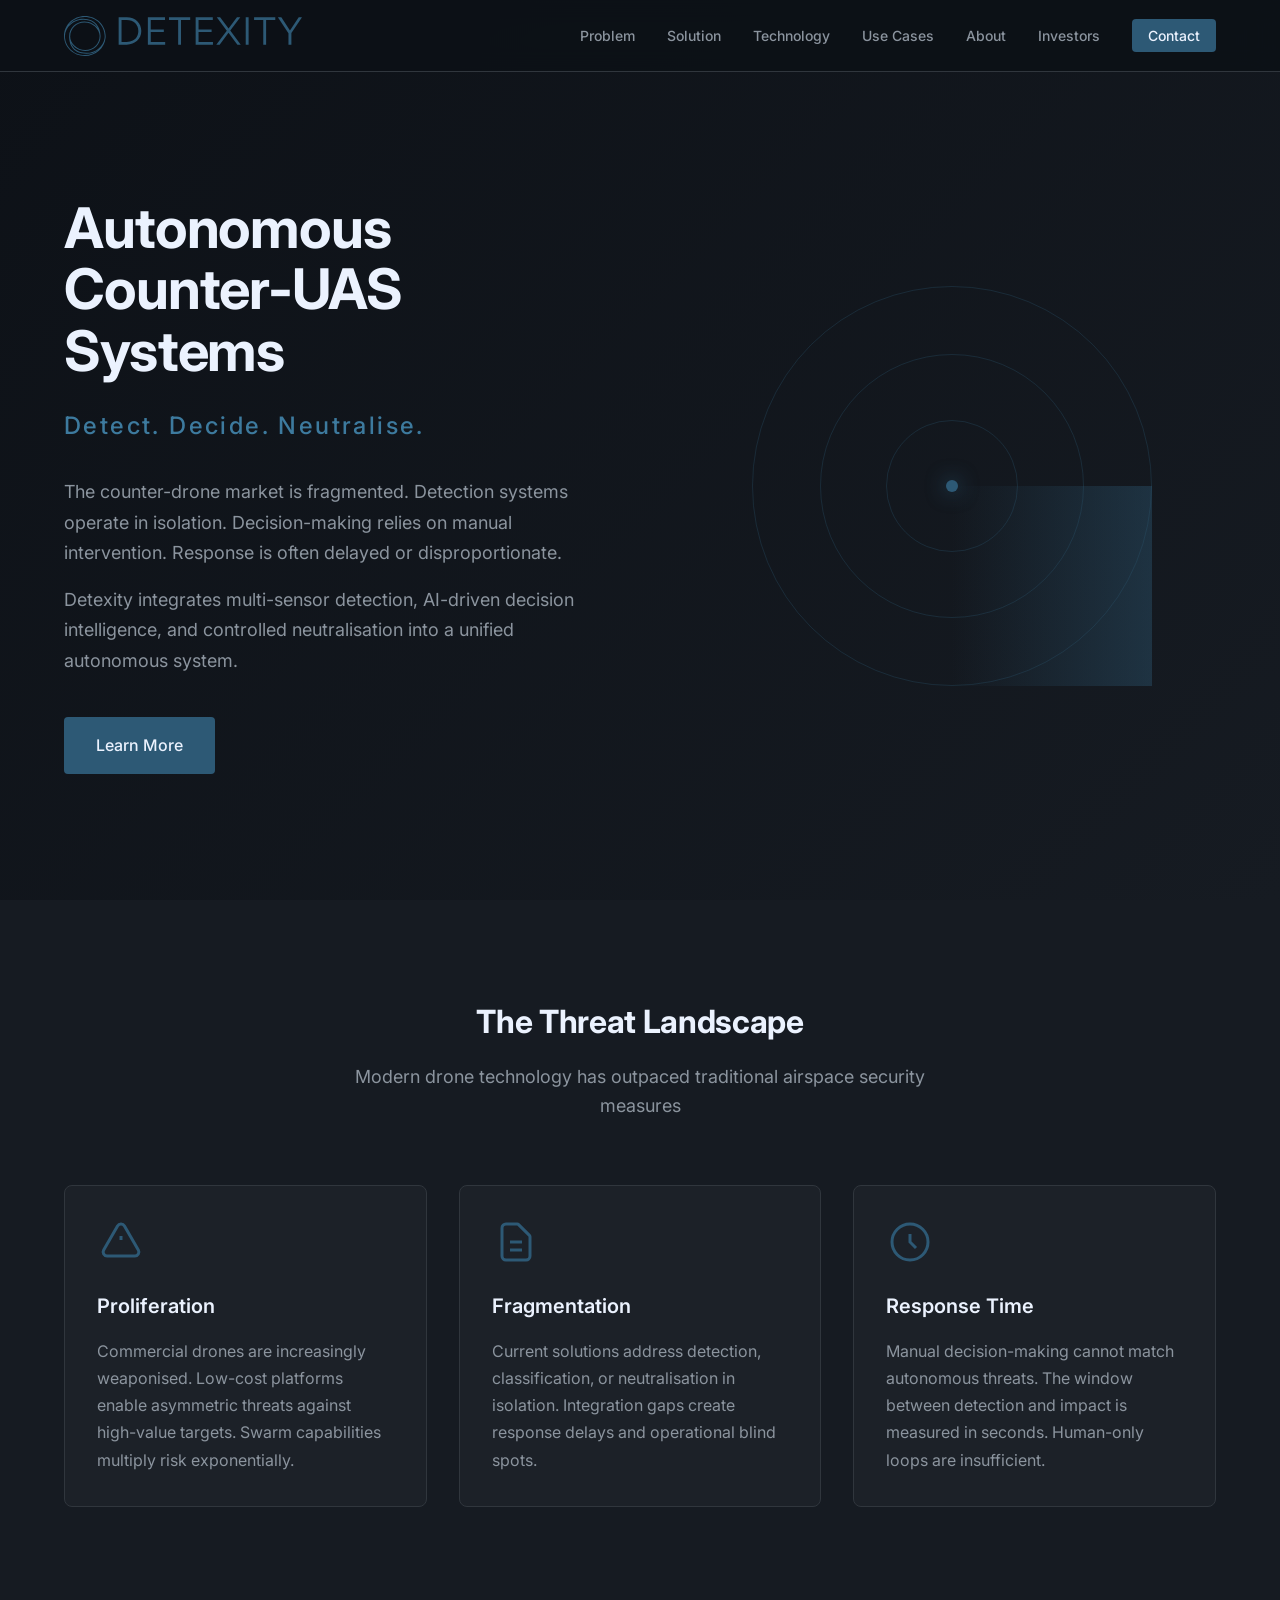
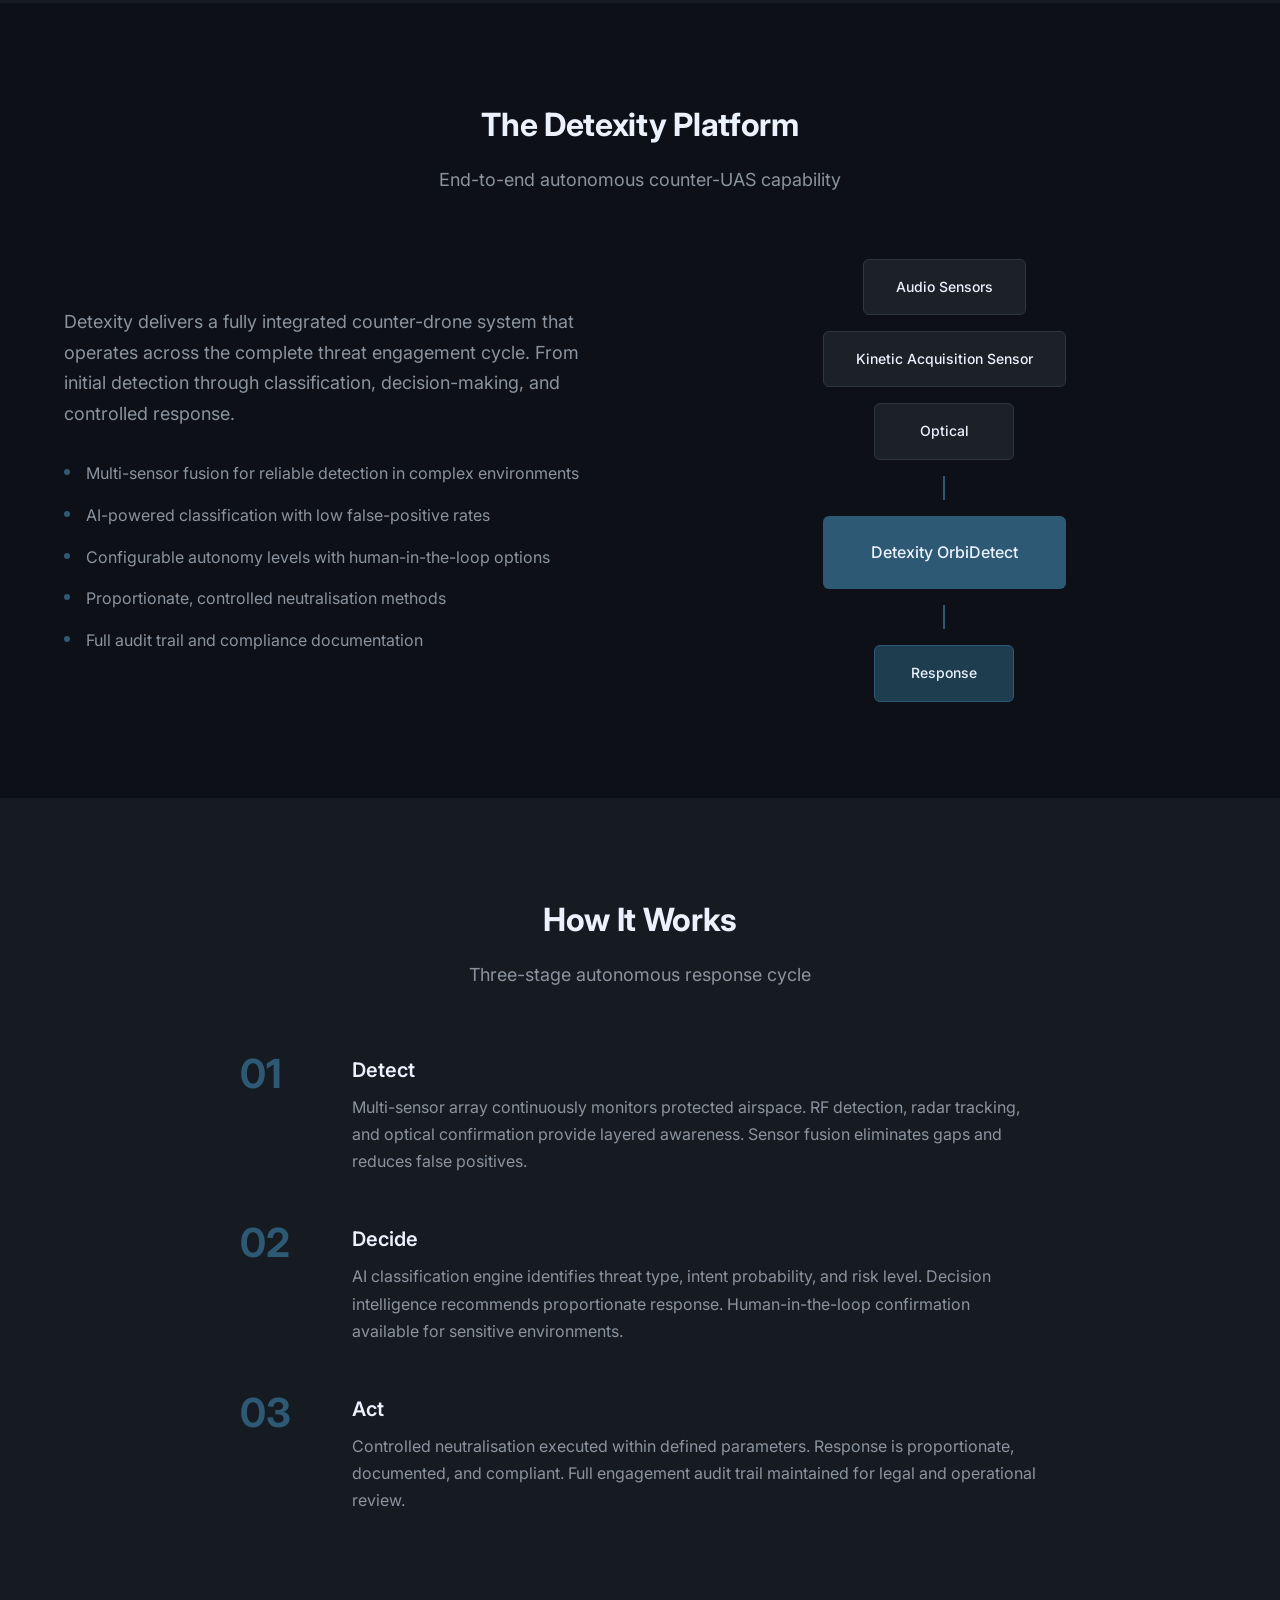
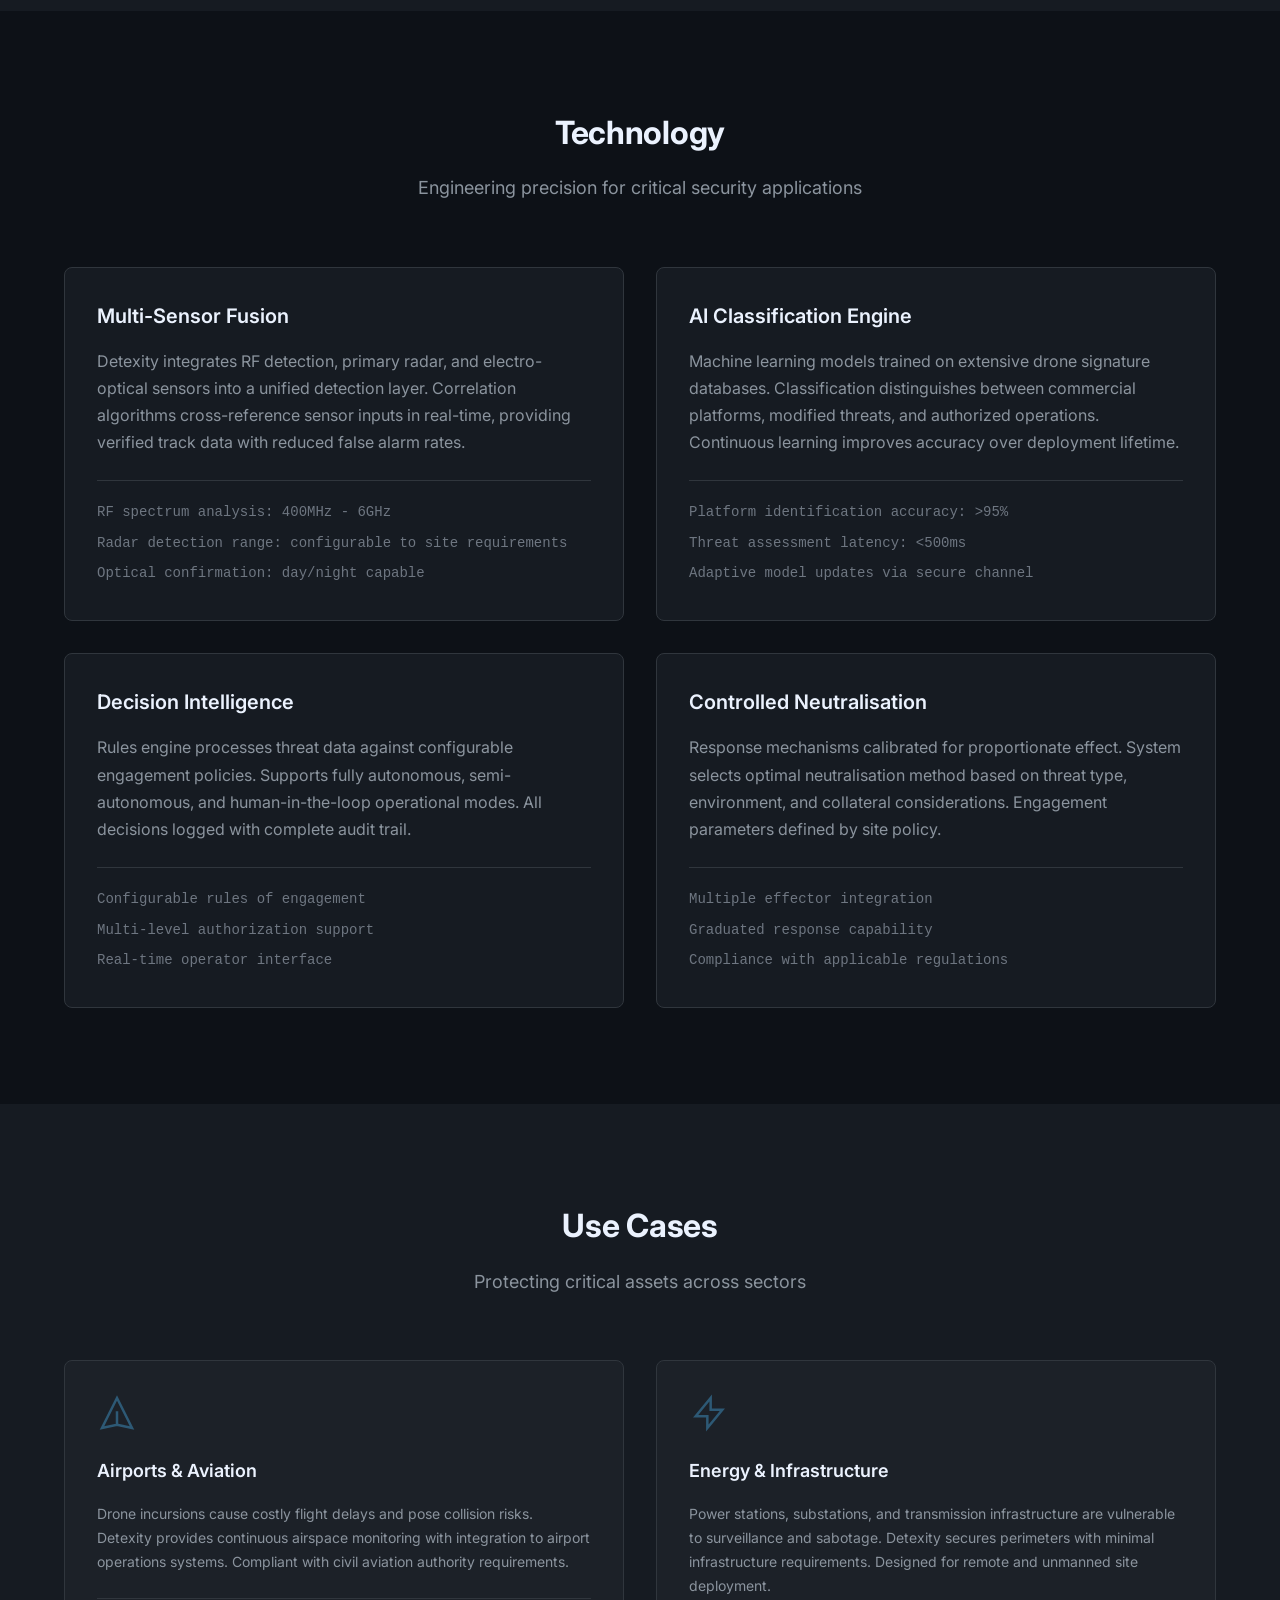
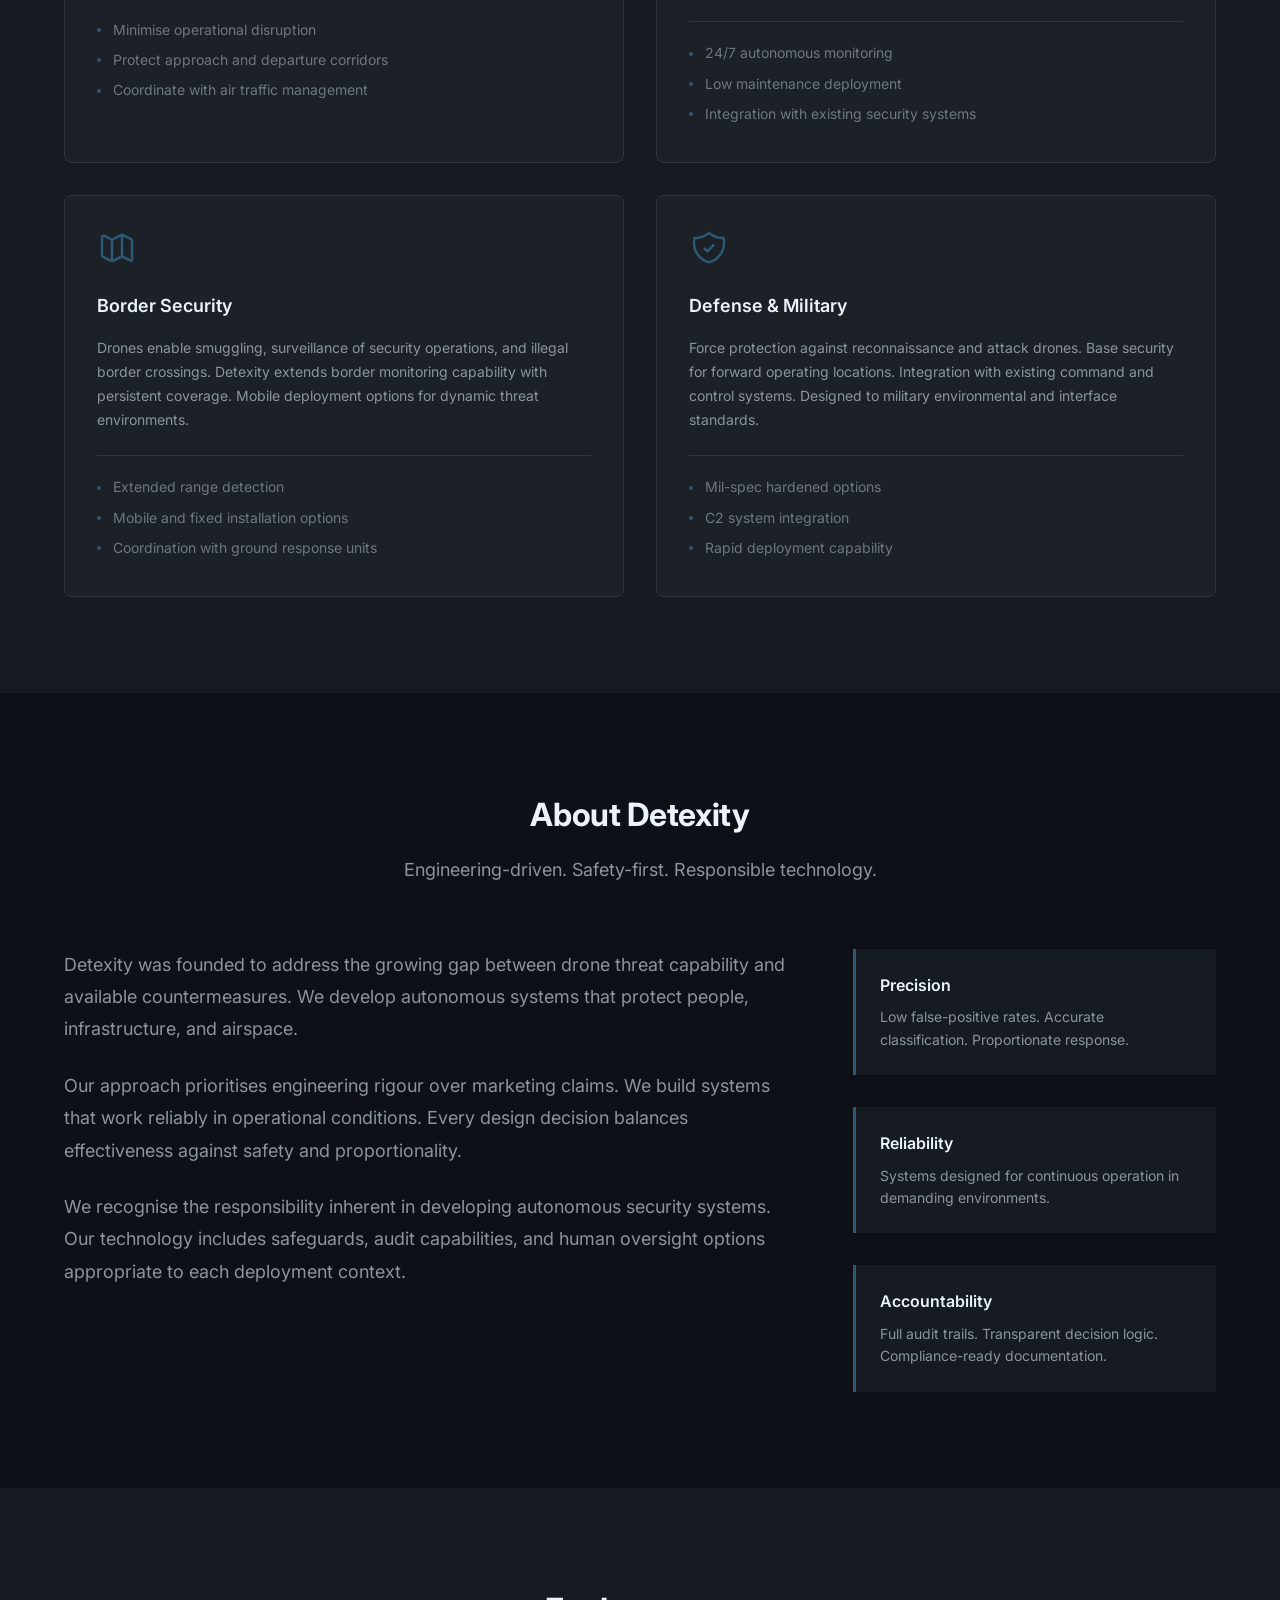
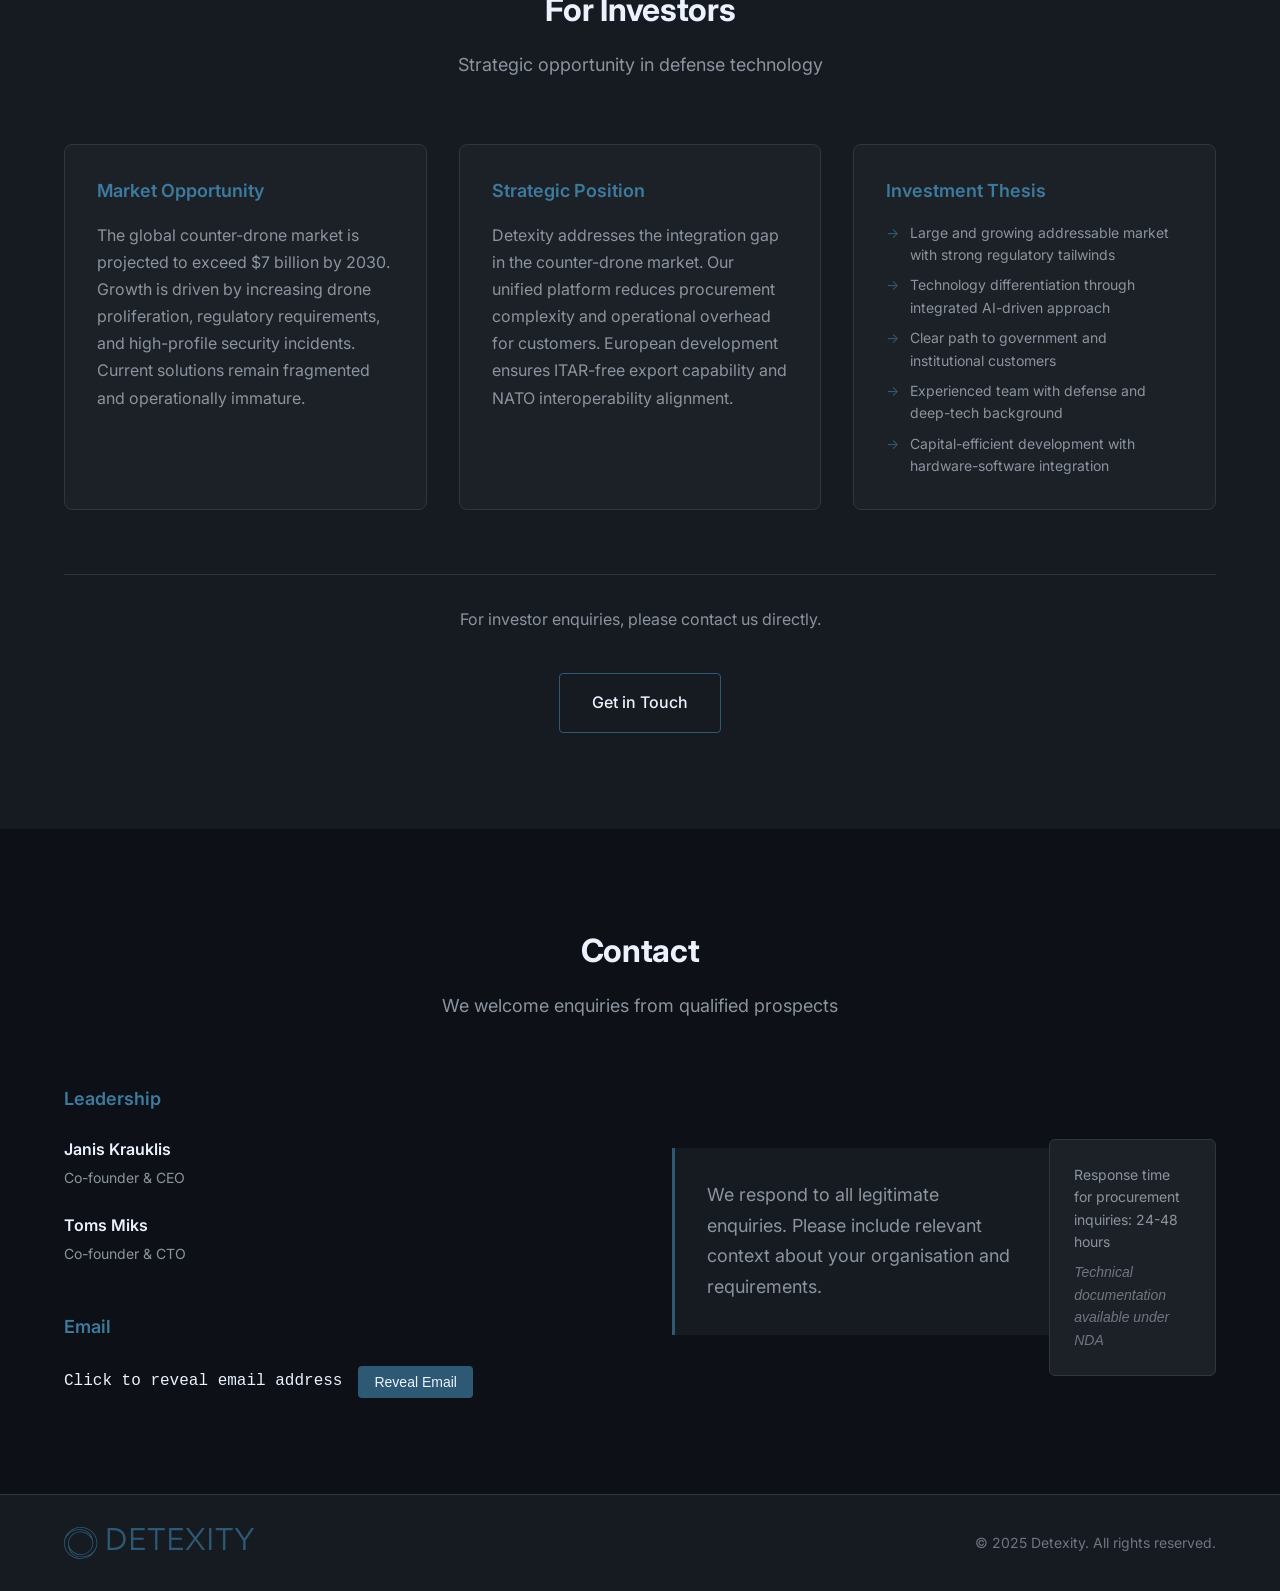
==== commit c2800695: "Update logo color, rename sensors and AI core to OrbiDetect, add procurement notice" ====
--- a/index.html
+++ b/index.html
@@ -1,22 +1,26 @@
 <!DOCTYPE html>
 <html lang="en">
+
 <head>
     <meta charset="UTF-8">
     <meta name="viewport" content="width=device-width, initial-scale=1.0">
-    <meta name="description" content="Detexity develops autonomous counter-UAS systems that detect, classify, and neutralise hostile drones in real time.">
-    <meta name="keywords" content="counter-drone, counter-UAS, drone detection, drone neutralisation, airspace security, critical infrastructure protection">
+    <meta name="description"
+        content="Detexity develops autonomous counter-UAS systems that detect, classify, and neutralise hostile drones in real time.">
+    <meta name="keywords"
+        content="counter-drone, counter-UAS, drone detection, drone neutralisation, airspace security, critical infrastructure protection">
     <title>Detexity | Autonomous Counter-UAS Systems</title>
     <link rel="preconnect" href="https://fonts.googleapis.com">
     <link rel="preconnect" href="https://fonts.gstatic.com" crossorigin>
     <link href="https://fonts.googleapis.com/css2?family=Inter:wght@300;400;500;600;700&display=swap" rel="stylesheet">
     <link rel="stylesheet" href="css/styles.css">
 </head>
+
 <body>
     <!-- Navigation -->
     <nav class="nav" id="nav">
         <div class="nav-container">
             <a href="#hero" class="nav-logo">
-                <img src="assets/logo.png" alt="Detexity" class="logo-img">
+                <img src="assets/logo.svg" alt="Detexity" class="logo-img">
             </a>
             <button class="nav-toggle" id="nav-toggle" aria-label="Toggle navigation">
                 <span></span>
@@ -42,11 +46,11 @@
                 <h1 class="hero-title">Autonomous Counter-UAS Systems</h1>
                 <p class="hero-tagline">Detect. Decide. Neutralise.</p>
                 <p class="hero-description">
-                    The counter-drone market is fragmented. Detection systems operate in isolation. 
+                    The counter-drone market is fragmented. Detection systems operate in isolation.
                     Decision-making relies on manual intervention. Response is often delayed or disproportionate.
                 </p>
                 <p class="hero-description">
-                    Detexity integrates multi-sensor detection, AI-driven decision intelligence, and controlled 
+                    Detexity integrates multi-sensor detection, AI-driven decision intelligence, and controlled
                     neutralisation into a unified autonomous system.
                 </p>
                 <a href="#solution" class="btn btn-primary">Learn More</a>
@@ -68,42 +72,45 @@
         <div class="container">
             <div class="section-header">
                 <h2 class="section-title">The Threat Landscape</h2>
-                <p class="section-subtitle">Modern drone technology has outpaced traditional airspace security measures</p>
+                <p class="section-subtitle">Modern drone technology has outpaced traditional airspace security measures
+                </p>
             </div>
             <div class="grid grid-3">
                 <div class="card">
                     <div class="card-icon">
                         <svg viewBox="0 0 24 24" fill="none" stroke="currentColor" stroke-width="1.5">
-                            <path d="M12 9v2m0 4h.01m-6.938 4h13.856c1.54 0 2.502-1.667 1.732-3L13.732 4c-.77-1.333-2.694-1.333-3.464 0L3.34 16c-.77 1.333.192 3 1.732 3z"/>
+                            <path
+                                d="M12 9v2m0 4h.01m-6.938 4h13.856c1.54 0 2.502-1.667 1.732-3L13.732 4c-.77-1.333-2.694-1.333-3.464 0L3.34 16c-.77 1.333.192 3 1.732 3z" />
                         </svg>
                     </div>
                     <h3 class="card-title">Proliferation</h3>
                     <p class="card-text">
-                        Commercial drones are increasingly weaponised. Low-cost platforms enable asymmetric threats 
+                        Commercial drones are increasingly weaponised. Low-cost platforms enable asymmetric threats
                         against high-value targets. Swarm capabilities multiply risk exponentially.
                     </p>
                 </div>
                 <div class="card">
                     <div class="card-icon">
                         <svg viewBox="0 0 24 24" fill="none" stroke="currentColor" stroke-width="1.5">
-                            <path d="M9 12h6m-6 4h6m2 5H7a2 2 0 01-2-2V5a2 2 0 012-2h5.586a1 1 0 01.707.293l5.414 5.414a1 1 0 01.293.707V19a2 2 0 01-2 2z"/>
+                            <path
+                                d="M9 12h6m-6 4h6m2 5H7a2 2 0 01-2-2V5a2 2 0 012-2h5.586a1 1 0 01.707.293l5.414 5.414a1 1 0 01.293.707V19a2 2 0 01-2 2z" />
                         </svg>
                     </div>
                     <h3 class="card-title">Fragmentation</h3>
                     <p class="card-text">
-                        Current solutions address detection, classification, or neutralisation in isolation. 
+                        Current solutions address detection, classification, or neutralisation in isolation.
                         Integration gaps create response delays and operational blind spots.
                     </p>
                 </div>
                 <div class="card">
                     <div class="card-icon">
                         <svg viewBox="0 0 24 24" fill="none" stroke="currentColor" stroke-width="1.5">
-                            <path d="M12 8v4l3 3m6-3a9 9 0 11-18 0 9 9 0 0118 0z"/>
+                            <path d="M12 8v4l3 3m6-3a9 9 0 11-18 0 9 9 0 0118 0z" />
                         </svg>
                     </div>
                     <h3 class="card-title">Response Time</h3>
                     <p class="card-text">
-                        Manual decision-making cannot match autonomous threats. The window between detection 
+                        Manual decision-making cannot match autonomous threats. The window between detection
                         and impact is measured in seconds. Human-only loops are insufficient.
                     </p>
                 </div>
@@ -121,8 +128,8 @@
             <div class="solution-content">
                 <div class="solution-text">
                     <p>
-                        Detexity delivers a fully integrated counter-drone system that operates across the 
-                        complete threat engagement cycle. From initial detection through classification, 
+                        Detexity delivers a fully integrated counter-drone system that operates across the
+                        complete threat engagement cycle. From initial detection through classification,
                         decision-making, and controlled response.
                     </p>
                     <ul class="solution-list">
@@ -151,17 +158,17 @@
                 <div class="solution-diagram">
                     <div class="diagram-flow">
                         <div class="diagram-node diagram-node-input">
-                            <span>RF Sensors</span>
+                            <span>Audio Sensors</span>
                         </div>
                         <div class="diagram-node diagram-node-input">
-                            <span>Radar</span>
+                            <span>Kinetic Acquisition Sensor</span>
                         </div>
                         <div class="diagram-node diagram-node-input">
                             <span>Optical</span>
                         </div>
                         <div class="diagram-connector"></div>
                         <div class="diagram-node diagram-node-core">
-                            <span>Detexity AI Core</span>
+                            <span>Detexity OrbiDetect</span>
                         </div>
                         <div class="diagram-connector"></div>
                         <div class="diagram-node diagram-node-output">
@@ -186,8 +193,8 @@
                     <div class="step-content">
                         <h3 class="step-title">Detect</h3>
                         <p class="step-text">
-                            Multi-sensor array continuously monitors protected airspace. RF detection, radar tracking, 
-                            and optical confirmation provide layered awareness. Sensor fusion eliminates gaps and 
+                            Multi-sensor array continuously monitors protected airspace. RF detection, radar tracking,
+                            and optical confirmation provide layered awareness. Sensor fusion eliminates gaps and
                             reduces false positives.
                         </p>
                     </div>
@@ -197,8 +204,8 @@
                     <div class="step-content">
                         <h3 class="step-title">Decide</h3>
                         <p class="step-text">
-                            AI classification engine identifies threat type, intent probability, and risk level. 
-                            Decision intelligence recommends proportionate response. Human-in-the-loop confirmation 
+                            AI classification engine identifies threat type, intent probability, and risk level.
+                            Decision intelligence recommends proportionate response. Human-in-the-loop confirmation
                             available for sensitive environments.
                         </p>
                     </div>
@@ -208,8 +215,9 @@
                     <div class="step-content">
                         <h3 class="step-title">Act</h3>
                         <p class="step-text">
-                            Controlled neutralisation executed within defined parameters. Response is proportionate, 
-                            documented, and compliant. Full engagement audit trail maintained for legal and operational review.
+                            Controlled neutralisation executed within defined parameters. Response is proportionate,
+                            documented, and compliant. Full engagement audit trail maintained for legal and operational
+                            review.
                         </p>
                     </div>
                 </div>
@@ -228,8 +236,8 @@
                 <div class="tech-card">
                     <h3 class="tech-title">Multi-Sensor Fusion</h3>
                     <p class="tech-text">
-                        Detexity integrates RF detection, primary radar, and electro-optical sensors into a 
-                        unified detection layer. Correlation algorithms cross-reference sensor inputs in real-time, 
+                        Detexity integrates RF detection, primary radar, and electro-optical sensors into a
+                        unified detection layer. Correlation algorithms cross-reference sensor inputs in real-time,
                         providing verified track data with reduced false alarm rates.
                     </p>
                     <ul class="tech-specs">
@@ -241,8 +249,8 @@
                 <div class="tech-card">
                     <h3 class="tech-title">AI Classification Engine</h3>
                     <p class="tech-text">
-                        Machine learning models trained on extensive drone signature databases. Classification 
-                        distinguishes between commercial platforms, modified threats, and authorized operations. 
+                        Machine learning models trained on extensive drone signature databases. Classification
+                        distinguishes between commercial platforms, modified threats, and authorized operations.
                         Continuous learning improves accuracy over deployment lifetime.
                     </p>
                     <ul class="tech-specs">
@@ -254,8 +262,8 @@
                 <div class="tech-card">
                     <h3 class="tech-title">Decision Intelligence</h3>
                     <p class="tech-text">
-                        Rules engine processes threat data against configurable engagement policies. 
-                        Supports fully autonomous, semi-autonomous, and human-in-the-loop operational modes. 
+                        Rules engine processes threat data against configurable engagement policies.
+                        Supports fully autonomous, semi-autonomous, and human-in-the-loop operational modes.
                         All decisions logged with complete audit trail.
                     </p>
                     <ul class="tech-specs">
@@ -267,8 +275,8 @@
                 <div class="tech-card">
                     <h3 class="tech-title">Controlled Neutralisation</h3>
                     <p class="tech-text">
-                        Response mechanisms calibrated for proportionate effect. System selects optimal 
-                        neutralisation method based on threat type, environment, and collateral considerations. 
+                        Response mechanisms calibrated for proportionate effect. System selects optimal
+                        neutralisation method based on threat type, environment, and collateral considerations.
                         Engagement parameters defined by site policy.
                     </p>
                     <ul class="tech-specs">
@@ -292,13 +300,13 @@
                 <div class="use-case">
                     <div class="use-case-icon">
                         <svg viewBox="0 0 24 24" fill="none" stroke="currentColor" stroke-width="1.5">
-                            <path d="M12 19l9 2-9-18-9 18 9-2zm0 0v-8"/>
+                            <path d="M12 19l9 2-9-18-9 18 9-2zm0 0v-8" />
                         </svg>
                     </div>
                     <h3 class="use-case-title">Airports & Aviation</h3>
                     <p class="use-case-text">
-                        Drone incursions cause costly flight delays and pose collision risks. Detexity provides 
-                        continuous airspace monitoring with integration to airport operations systems. 
+                        Drone incursions cause costly flight delays and pose collision risks. Detexity provides
+                        continuous airspace monitoring with integration to airport operations systems.
                         Compliant with civil aviation authority requirements.
                     </p>
                     <ul class="use-case-benefits">
@@ -310,13 +318,13 @@
                 <div class="use-case">
                     <div class="use-case-icon">
                         <svg viewBox="0 0 24 24" fill="none" stroke="currentColor" stroke-width="1.5">
-                            <path d="M13 10V3L4 14h7v7l9-11h-7z"/>
+                            <path d="M13 10V3L4 14h7v7l9-11h-7z" />
                         </svg>
                     </div>
                     <h3 class="use-case-title">Energy & Infrastructure</h3>
                     <p class="use-case-text">
-                        Power stations, substations, and transmission infrastructure are vulnerable to surveillance 
-                        and sabotage. Detexity secures perimeters with minimal infrastructure requirements. 
+                        Power stations, substations, and transmission infrastructure are vulnerable to surveillance
+                        and sabotage. Detexity secures perimeters with minimal infrastructure requirements.
                         Designed for remote and unmanned site deployment.
                     </p>
                     <ul class="use-case-benefits">
@@ -328,13 +336,14 @@
                 <div class="use-case">
                     <div class="use-case-icon">
                         <svg viewBox="0 0 24 24" fill="none" stroke="currentColor" stroke-width="1.5">
-                            <path d="M9 20l-5.447-2.724A1 1 0 013 16.382V5.618a1 1 0 011.447-.894L9 7m0 13l6-3m-6 3V7m6 10l5.447 2.724A1 1 0 0021 18.382V7.618a1 1 0 00-.553-.894L15 4m0 13V4m0 0L9 7"/>
+                            <path
+                                d="M9 20l-5.447-2.724A1 1 0 013 16.382V5.618a1 1 0 011.447-.894L9 7m0 13l6-3m-6 3V7m6 10l5.447 2.724A1 1 0 0021 18.382V7.618a1 1 0 00-.553-.894L15 4m0 13V4m0 0L9 7" />
                         </svg>
                     </div>
                     <h3 class="use-case-title">Border Security</h3>
                     <p class="use-case-text">
-                        Drones enable smuggling, surveillance of security operations, and illegal border crossings. 
-                        Detexity extends border monitoring capability with persistent coverage. 
+                        Drones enable smuggling, surveillance of security operations, and illegal border crossings.
+                        Detexity extends border monitoring capability with persistent coverage.
                         Mobile deployment options for dynamic threat environments.
                     </p>
                     <ul class="use-case-benefits">
@@ -346,13 +355,14 @@
                 <div class="use-case">
                     <div class="use-case-icon">
                         <svg viewBox="0 0 24 24" fill="none" stroke="currentColor" stroke-width="1.5">
-                            <path d="M9 12l2 2 4-4m5.618-4.016A11.955 11.955 0 0112 2.944a11.955 11.955 0 01-8.618 3.04A12.02 12.02 0 003 9c0 5.591 3.824 10.29 9 11.622 5.176-1.332 9-6.03 9-11.622 0-1.042-.133-2.052-.382-3.016z"/>
+                            <path
+                                d="M9 12l2 2 4-4m5.618-4.016A11.955 11.955 0 0112 2.944a11.955 11.955 0 01-8.618 3.04A12.02 12.02 0 003 9c0 5.591 3.824 10.29 9 11.622 5.176-1.332 9-6.03 9-11.622 0-1.042-.133-2.052-.382-3.016z" />
                         </svg>
                     </div>
                     <h3 class="use-case-title">Defense & Military</h3>
                     <p class="use-case-text">
-                        Force protection against reconnaissance and attack drones. Base security for forward 
-                        operating locations. Integration with existing command and control systems. 
+                        Force protection against reconnaissance and attack drones. Base security for forward
+                        operating locations. Integration with existing command and control systems.
                         Designed to military environmental and interface standards.
                     </p>
                     <ul class="use-case-benefits">
@@ -375,25 +385,26 @@
             <div class="about-content">
                 <div class="about-text">
                     <p>
-                        Detexity was founded to address the growing gap between drone threat capability 
-                        and available countermeasures. We develop autonomous systems that protect people, 
+                        Detexity was founded to address the growing gap between drone threat capability
+                        and available countermeasures. We develop autonomous systems that protect people,
                         infrastructure, and airspace.
                     </p>
                     <p>
-                        Our approach prioritises engineering rigour over marketing claims. We build systems 
-                        that work reliably in operational conditions. Every design decision balances 
+                        Our approach prioritises engineering rigour over marketing claims. We build systems
+                        that work reliably in operational conditions. Every design decision balances
                         effectiveness against safety and proportionality.
                     </p>
                     <p>
-                        We recognise the responsibility inherent in developing autonomous security systems. 
-                        Our technology includes safeguards, audit capabilities, and human oversight options 
+                        We recognise the responsibility inherent in developing autonomous security systems.
+                        Our technology includes safeguards, audit capabilities, and human oversight options
                         appropriate to each deployment context.
                     </p>
                 </div>
                 <div class="about-values">
                     <div class="value">
                         <h4 class="value-title">Precision</h4>
-                        <p class="value-text">Low false-positive rates. Accurate classification. Proportionate response.</p>
+                        <p class="value-text">Low false-positive rates. Accurate classification. Proportionate response.
+                        </p>
                     </div>
                     <div class="value">
                         <h4 class="value-title">Reliability</h4>
@@ -401,7 +412,8 @@
                     </div>
                     <div class="value">
                         <h4 class="value-title">Accountability</h4>
-                        <p class="value-text">Full audit trails. Transparent decision logic. Compliance-ready documentation.</p>
+                        <p class="value-text">Full audit trails. Transparent decision logic. Compliance-ready
+                            documentation.</p>
                     </div>
                 </div>
             </div>
@@ -419,18 +431,18 @@
                 <div class="investor-block">
                     <h3 class="investor-title">Market Opportunity</h3>
                     <p class="investor-text">
-                        The global counter-drone market is projected to exceed $7 billion by 2030. 
-                        Growth is driven by increasing drone proliferation, regulatory requirements, 
-                        and high-profile security incidents. Current solutions remain fragmented 
+                        The global counter-drone market is projected to exceed $7 billion by 2030.
+                        Growth is driven by increasing drone proliferation, regulatory requirements,
+                        and high-profile security incidents. Current solutions remain fragmented
                         and operationally immature.
                     </p>
                 </div>
                 <div class="investor-block">
                     <h3 class="investor-title">Strategic Position</h3>
                     <p class="investor-text">
-                        Detexity addresses the integration gap in the counter-drone market. 
-                        Our unified platform reduces procurement complexity and operational overhead 
-                        for customers. European development ensures ITAR-free export capability 
+                        Detexity addresses the integration gap in the counter-drone market.
+                        Our unified platform reduces procurement complexity and operational overhead
+                        for customers. European development ensures ITAR-free export capability
                         and NATO interoperability alignment.
                     </p>
                 </div>
@@ -482,9 +494,13 @@
                 </div>
                 <div class="contact-notice">
                     <p>
-                        We respond to all legitimate enquiries. Please include relevant context 
+                        We respond to all legitimate enquiries. Please include relevant context
                         about your organisation and requirements.
                     </p>
+                    <div class="contact-response-info">
+                        <p class="response-time">Response time for procurement inquiries: 24-48 hours</p>
+                        <p class="nda-notice">Technical documentation available under NDA</p>
+                    </div>
                 </div>
             </div>
         </div>
@@ -495,7 +511,7 @@
         <div class="container">
             <div class="footer-content">
                 <div class="footer-logo">
-                    <img src="assets/logo.png" alt="Detexity" class="logo-img logo-img-small">
+                    <img src="assets/logo.svg" alt="Detexity" class="logo-img logo-img-small">
                 </div>
                 <p class="footer-text">&copy; 2025 Detexity. All rights reserved.</p>
             </div>
@@ -504,4 +520,5 @@
 
     <script src="js/main.js"></script>
 </body>
-</html>
+
+</html>
--- a/css/styles.css
+++ b/css/styles.css
@@ -17,7 +17,7 @@
     --color-text-secondary: #8b949e;
     --color-text-muted: #6e7681;
     --color-border: #30363d;
-    
+
     /* Typography */
     --font-family: 'Inter', -apple-system, BlinkMacSystemFont, 'Segoe UI', Roboto, sans-serif;
     --font-size-xs: 0.75rem;
@@ -29,7 +29,7 @@
     --font-size-3xl: 2rem;
     --font-size-4xl: 2.5rem;
     --font-size-5xl: 3.5rem;
-    
+
     /* Spacing */
     --spacing-xs: 0.25rem;
     --spacing-sm: 0.5rem;
@@ -39,11 +39,11 @@
     --spacing-2xl: 3rem;
     --spacing-3xl: 4rem;
     --spacing-4xl: 6rem;
-    
+
     /* Layout */
     --max-width: 1200px;
     --nav-height: 72px;
-    
+
     /* Transitions */
     --transition-fast: 150ms ease;
     --transition-base: 250ms ease;
@@ -51,7 +51,9 @@
 }
 
 /* Reset & Base */
-*, *::before, *::after {
+*,
+*::before,
+*::after {
     box-sizing: border-box;
     margin: 0;
     padding: 0;
@@ -315,8 +317,13 @@
 }
 
 @keyframes radar-sweep {
-    from { transform: rotate(0deg); }
-    to { transform: rotate(360deg); }
+    from {
+        transform: rotate(0deg);
+    }
+
+    to {
+        transform: rotate(360deg);
+    }
 }
 
 /* Buttons */
@@ -824,6 +831,33 @@
     background-color: var(--color-bg-secondary);
 }
 
+.contact-response-info {
+    margin-top: var(--spacing-xl);
+    padding: var(--spacing-lg);
+    background-color: var(--color-bg-tertiary);
+    border: 1px solid var(--color-border);
+    border-radius: 6px;
+}
+
+.contact-response-info p {
+    padding: 0;
+    margin: 0;
+    background: none;
+    border: none;
+    font-size: var(--font-size-sm);
+    color: var(--color-text-muted);
+    line-height: 1.6;
+}
+
+.contact-response-info .response-time {
+    margin-bottom: var(--spacing-sm);
+    color: var(--color-text-secondary);
+}
+
+.contact-response-info .nda-notice {
+    font-style: italic;
+}
+
 /* Footer */
 .footer {
     background-color: var(--color-bg-secondary);
@@ -848,43 +882,43 @@
         grid-template-columns: 1fr;
         text-align: center;
     }
-    
+
     .hero-content {
         max-width: 100%;
     }
-    
+
     .hero-visual {
         display: none;
     }
-    
+
     .grid-3 {
         grid-template-columns: 1fr;
     }
-    
+
     .solution-content {
         grid-template-columns: 1fr;
     }
-    
+
     .solution-diagram {
         order: -1;
     }
-    
+
     .tech-grid {
         grid-template-columns: 1fr;
     }
-    
+
     .use-cases-grid {
         grid-template-columns: 1fr;
     }
-    
+
     .about-content {
         grid-template-columns: 1fr;
     }
-    
+
     .investors-content {
         grid-template-columns: 1fr;
     }
-    
+
     .contact-content {
         grid-template-columns: 1fr;
     }
@@ -896,7 +930,7 @@
         --font-size-4xl: 2rem;
         --font-size-3xl: 1.5rem;
     }
-    
+
     .nav-menu {
         position: fixed;
         top: var(--nav-height);
@@ -912,41 +946,41 @@
         visibility: hidden;
         transition: all var(--transition-base);
     }
-    
+
     .nav-menu.active {
         transform: translateY(0);
         opacity: 1;
         visibility: visible;
     }
-    
+
     .nav-toggle {
         display: flex;
     }
-    
+
     .nav-toggle.active span:nth-child(1) {
         transform: rotate(45deg) translate(5px, 5px);
     }
-    
+
     .nav-toggle.active span:nth-child(2) {
         opacity: 0;
     }
-    
+
     .nav-toggle.active span:nth-child(3) {
         transform: rotate(-45deg) translate(5px, -5px);
     }
-    
+
     .step {
         flex-direction: column;
         gap: var(--spacing-md);
     }
-    
+
     .step-number {
         font-size: var(--font-size-2xl);
     }
-    
+
     .footer-content {
         flex-direction: column;
         gap: var(--spacing-md);
         text-align: center;
     }
-}
+}
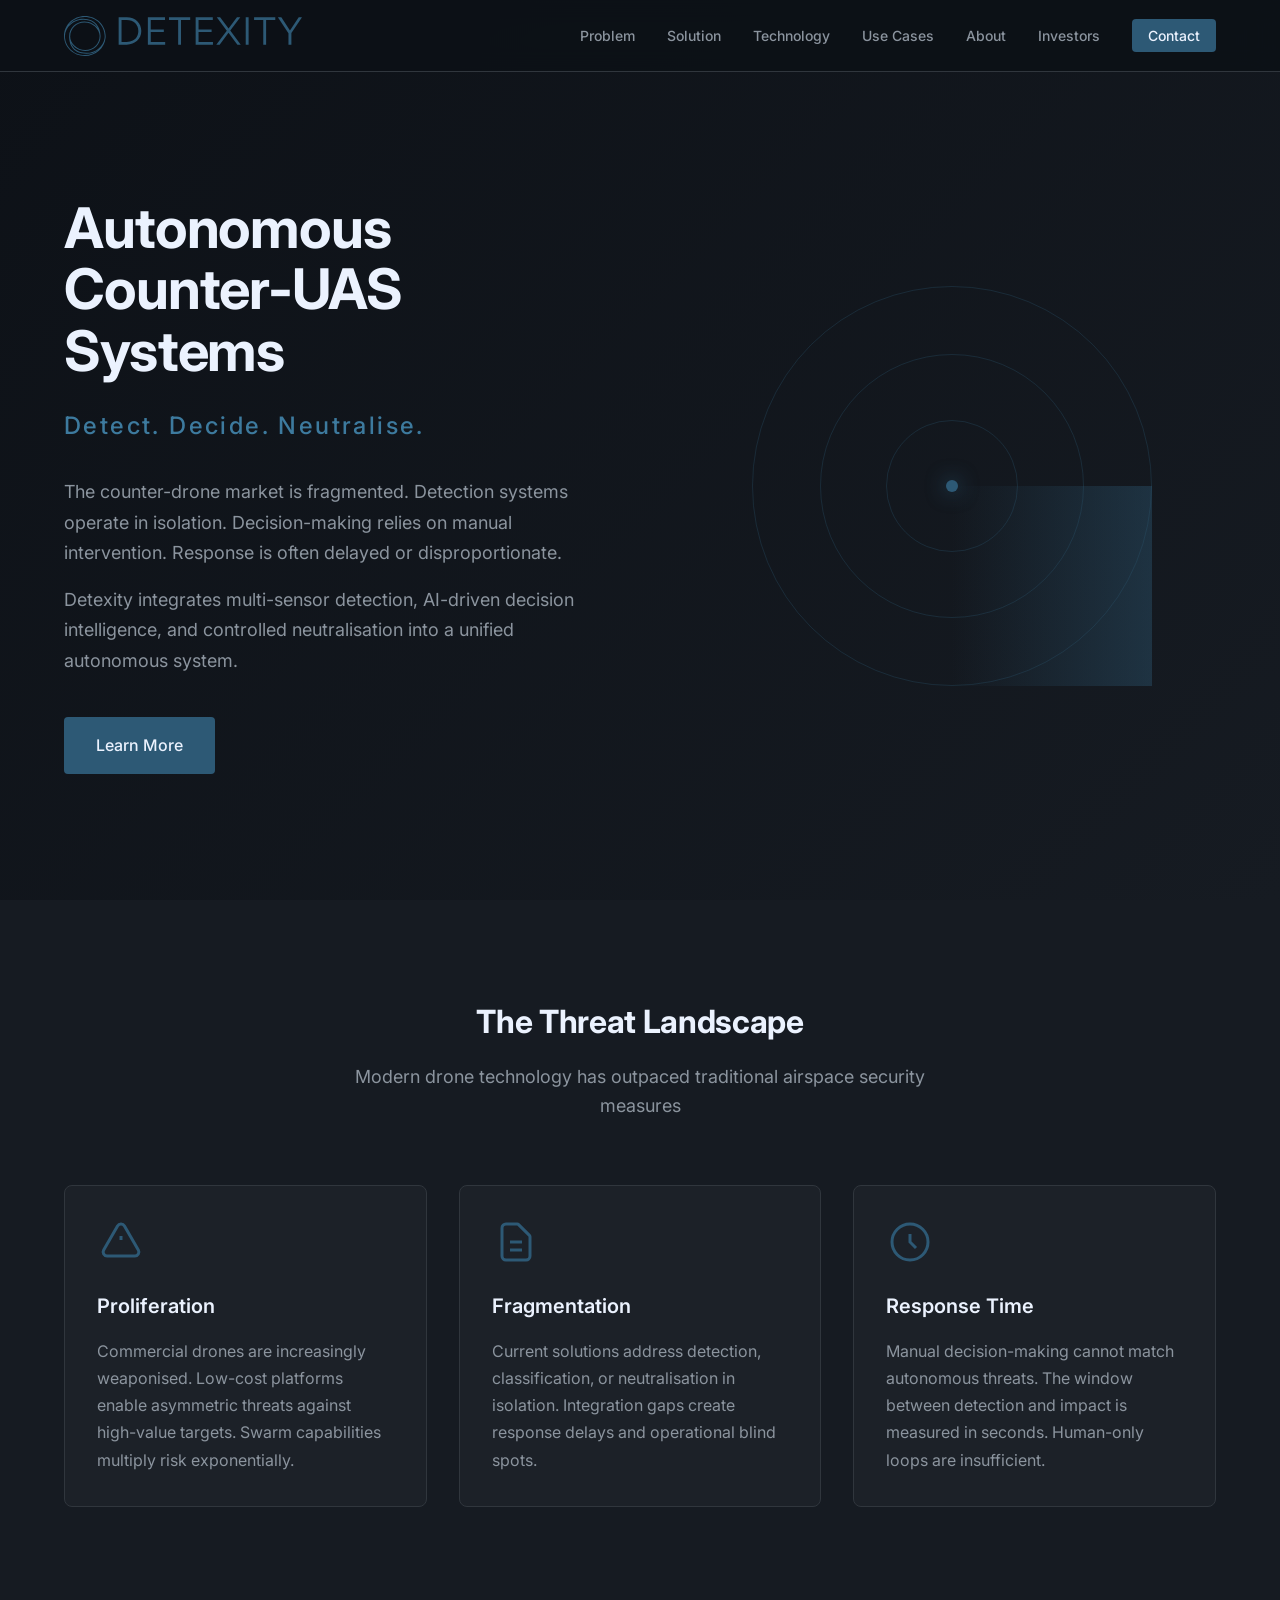
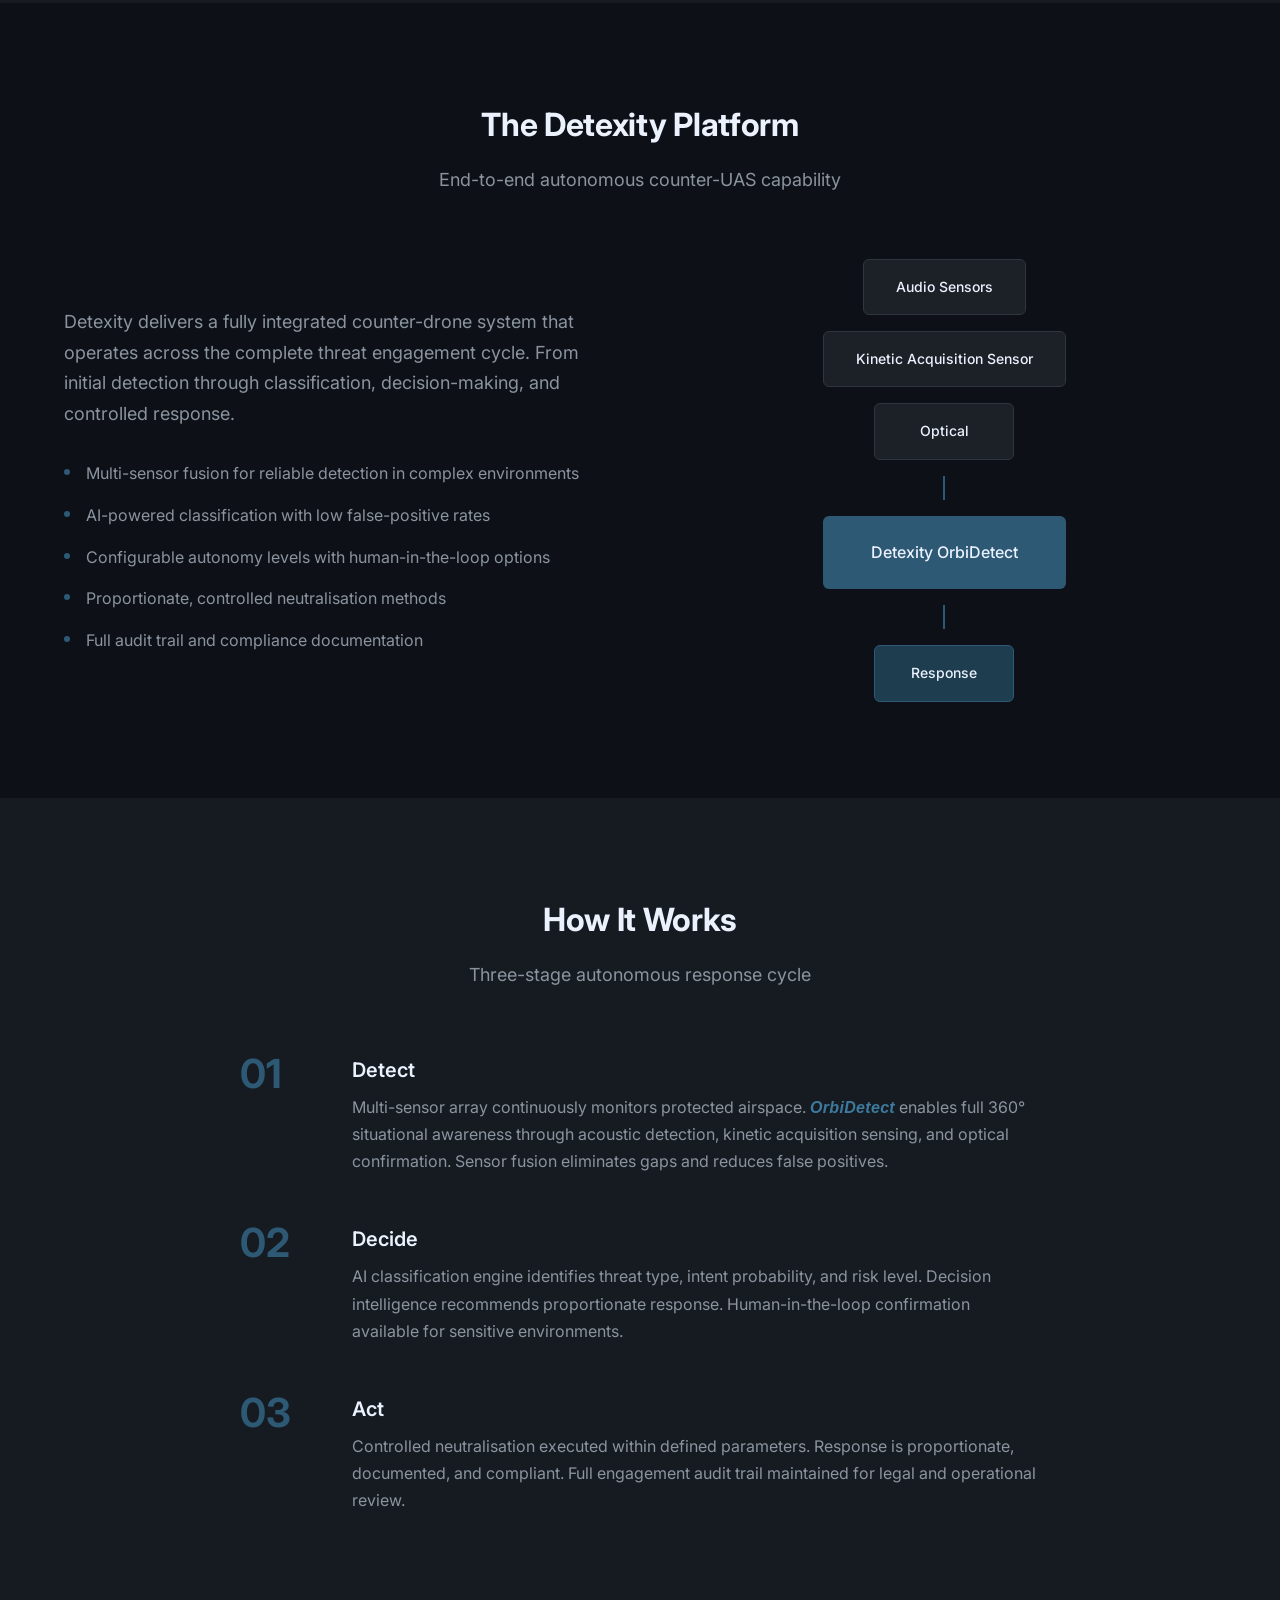
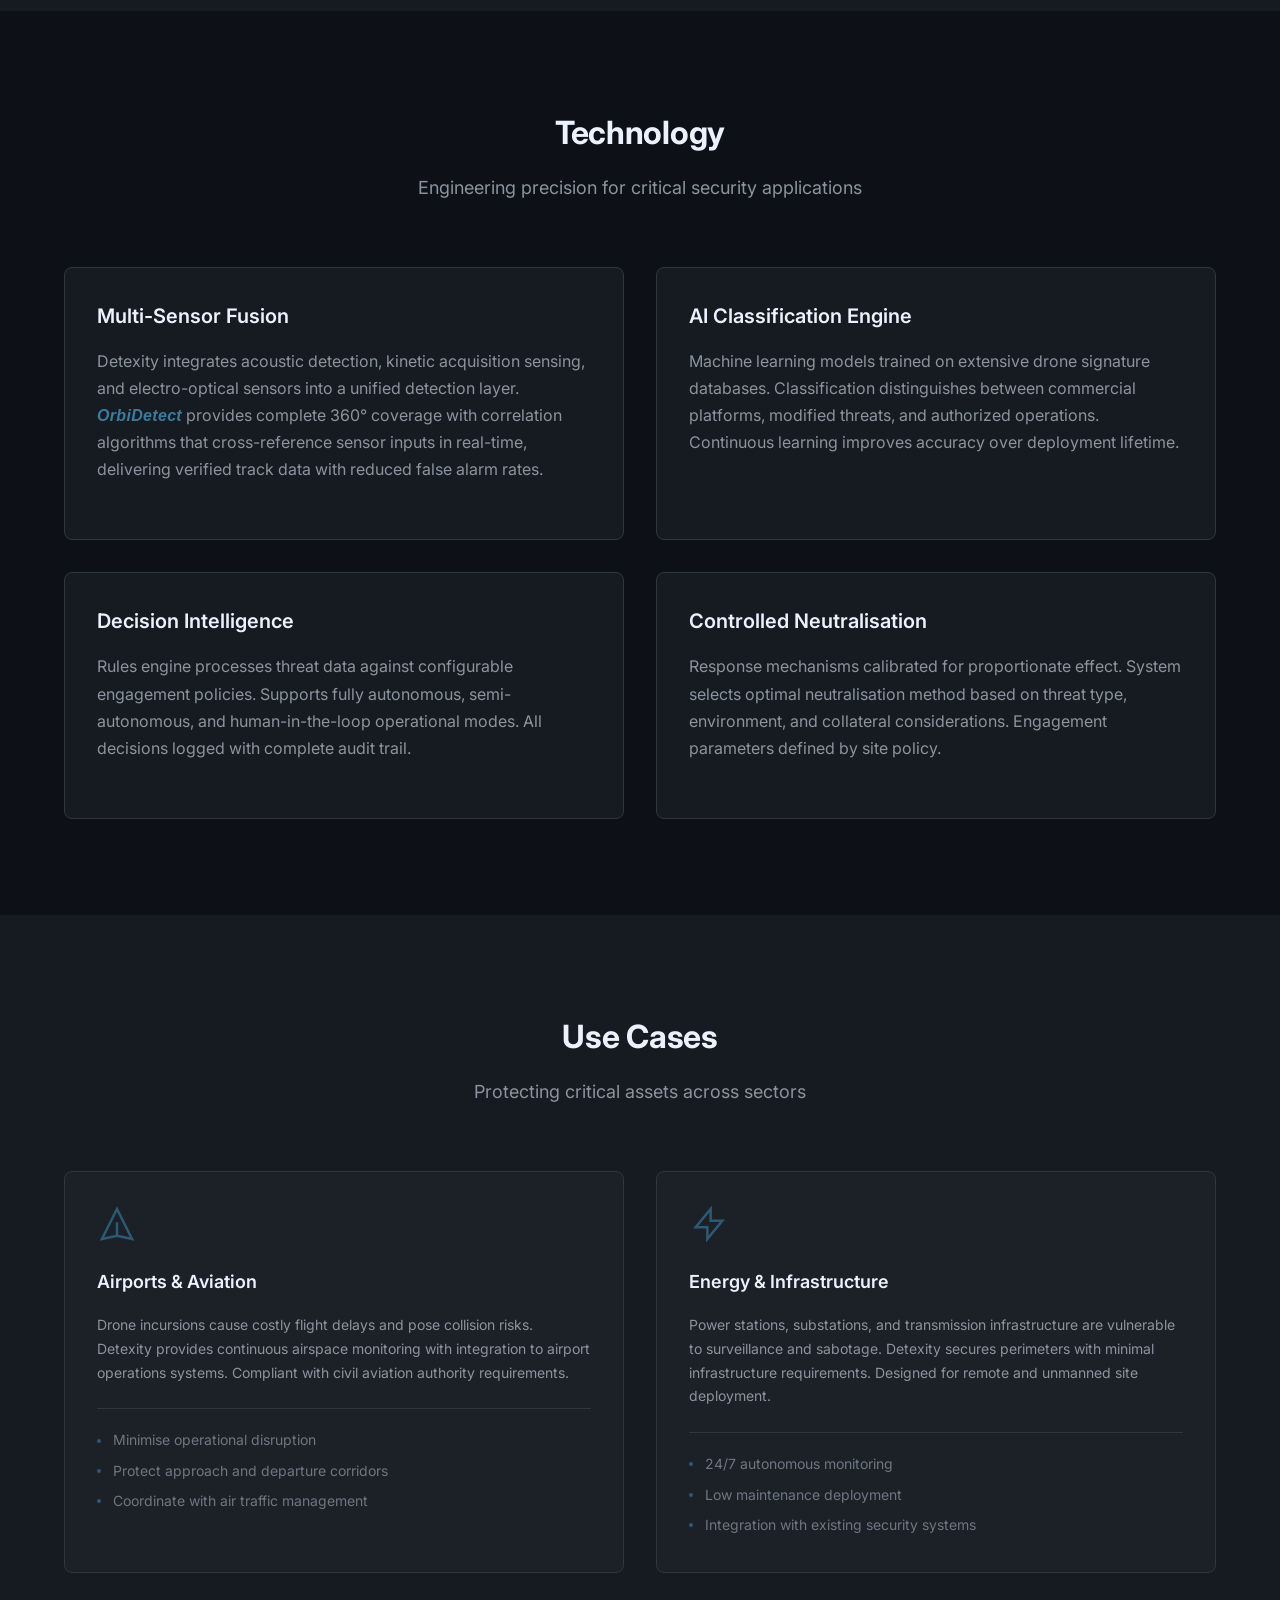
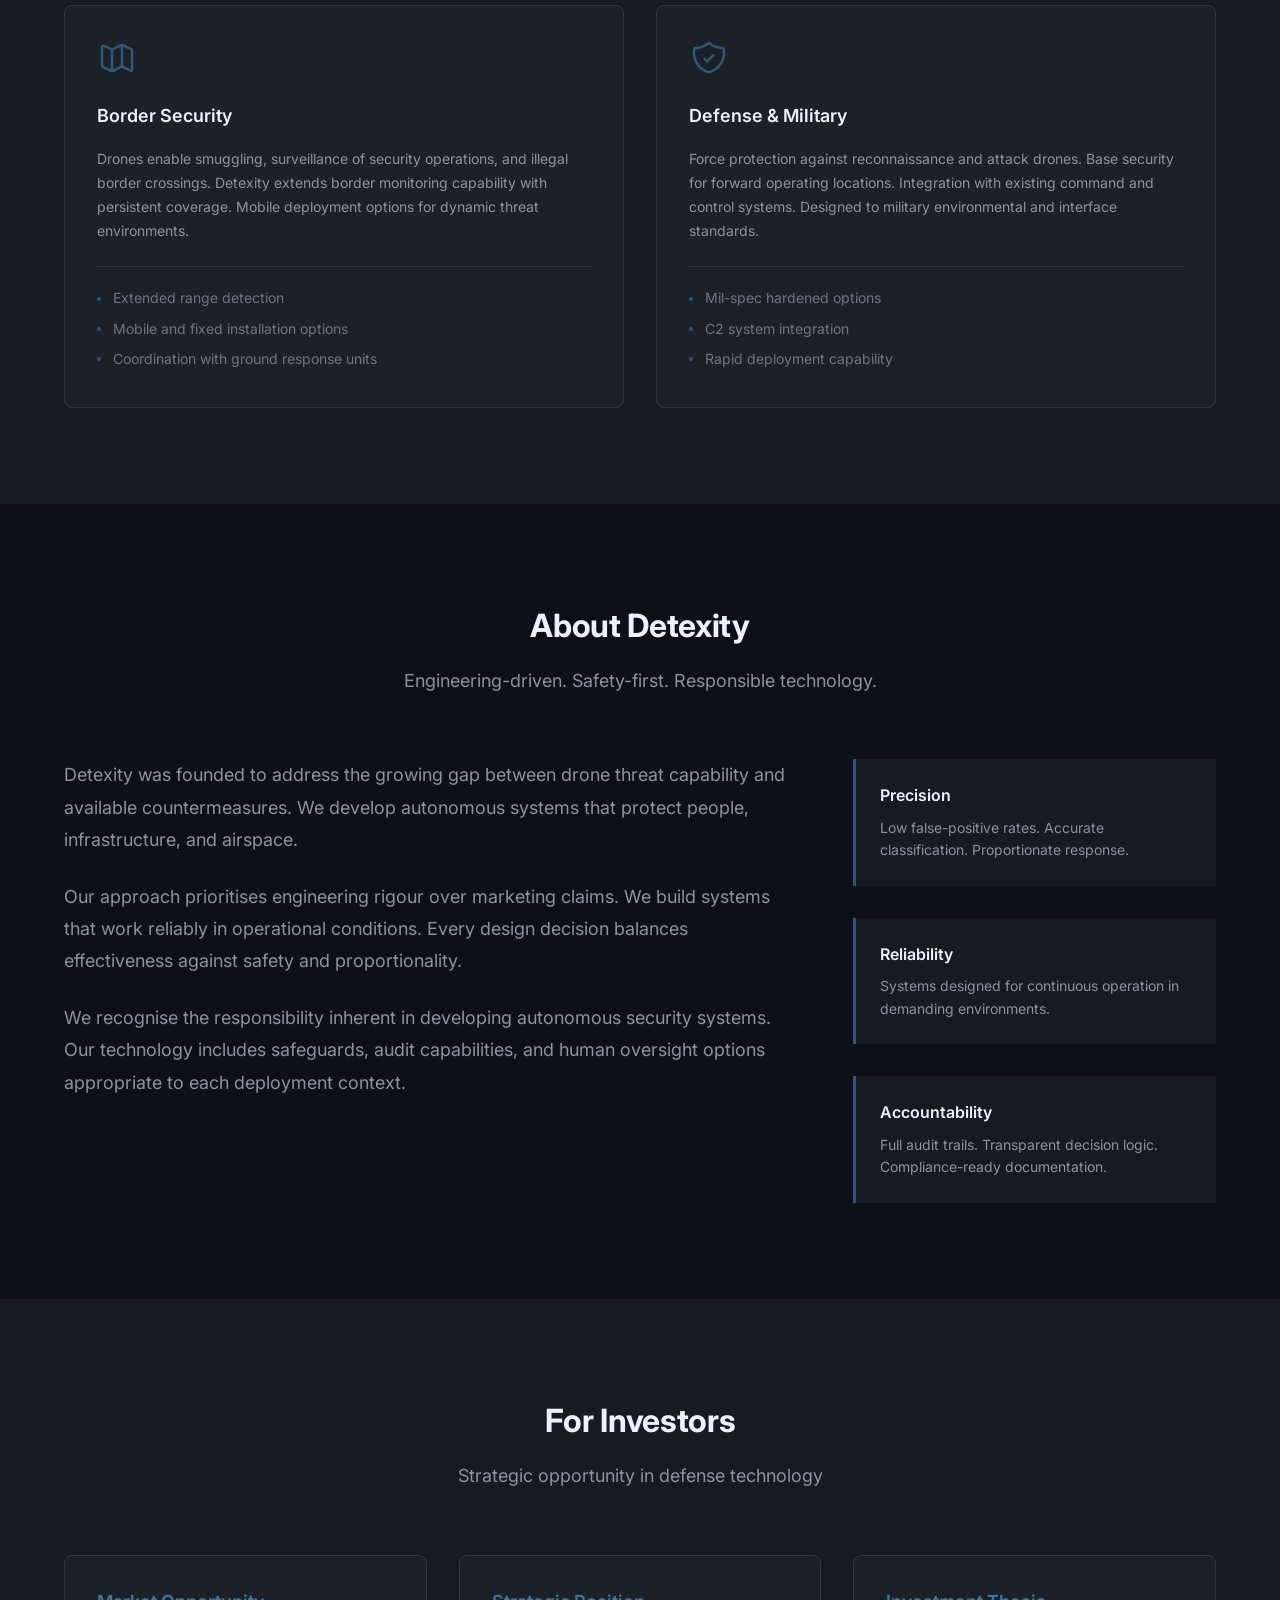
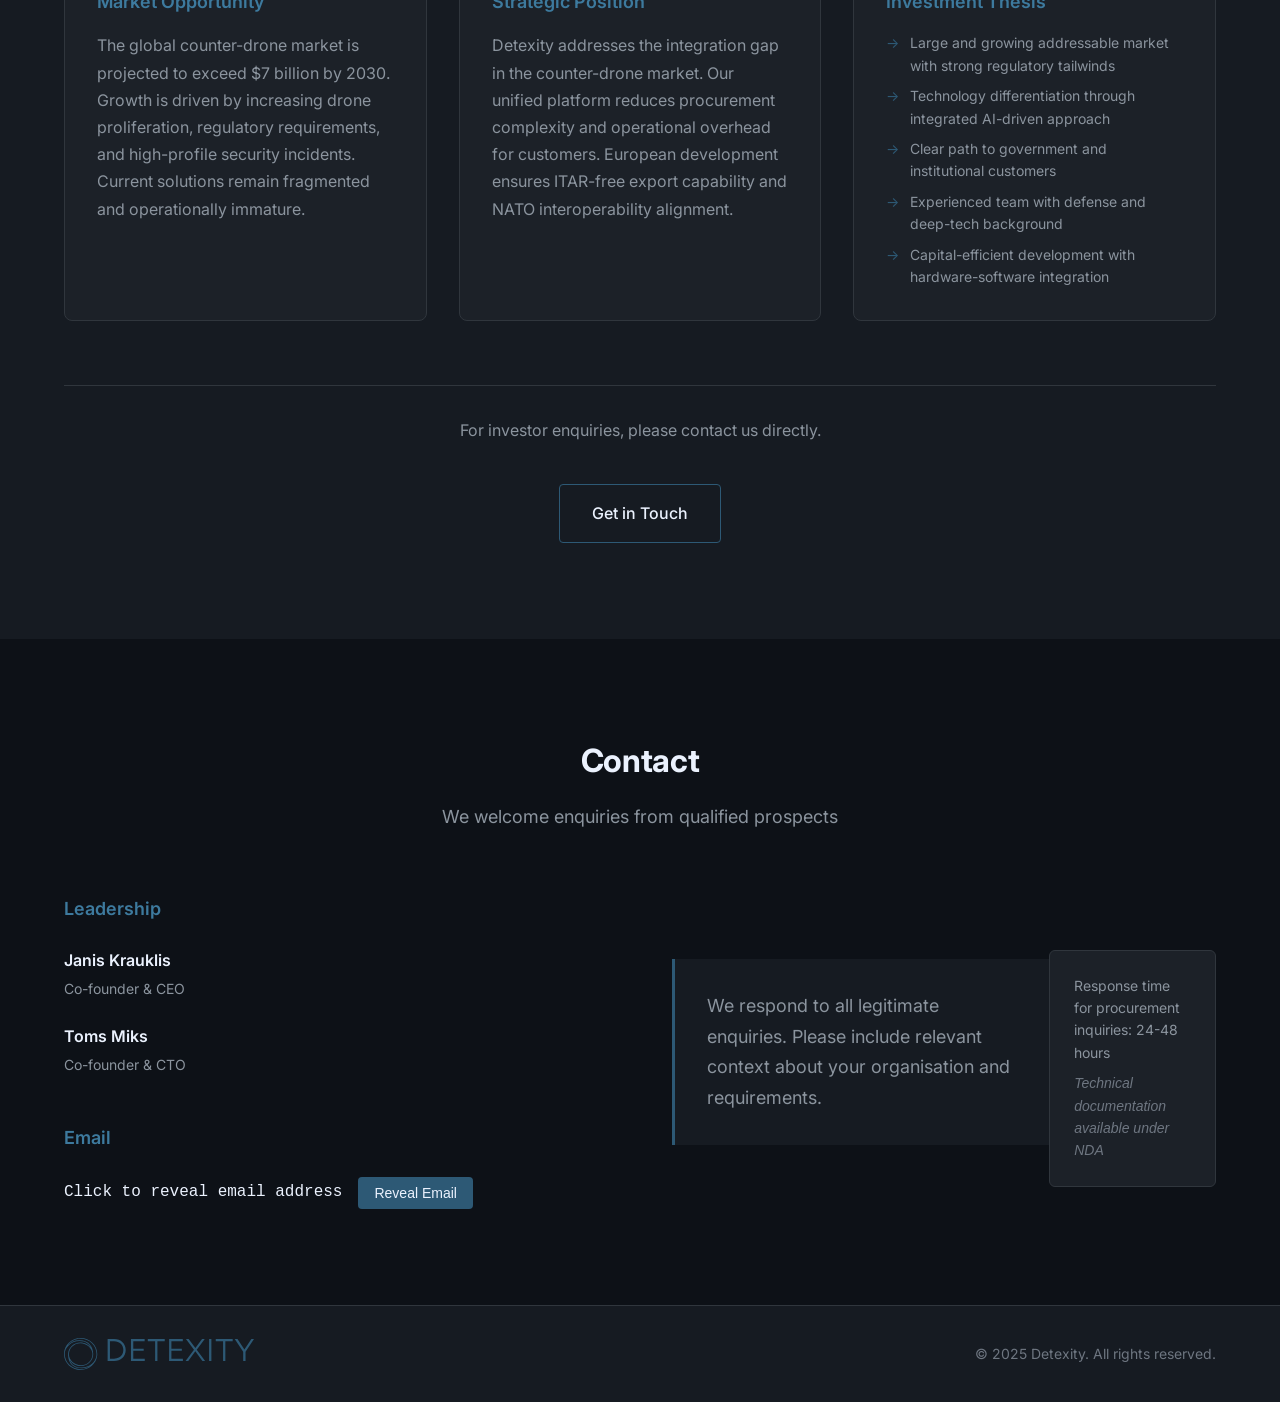
==== commit b7994894: "Update sensor terminology, add OrbiDetect branding, remove tech specs" ====
--- a/index.html
+++ b/index.html
@@ -12,6 +12,7 @@
     <link rel="preconnect" href="https://fonts.googleapis.com">
     <link rel="preconnect" href="https://fonts.gstatic.com" crossorigin>
     <link href="https://fonts.googleapis.com/css2?family=Inter:wght@300;400;500;600;700&display=swap" rel="stylesheet">
+    <link rel="icon" type="image/svg+xml" href="assets/favicon.svg">
     <link rel="stylesheet" href="css/styles.css">
 </head>
 
@@ -193,9 +194,10 @@
                     <div class="step-content">
                         <h3 class="step-title">Detect</h3>
                         <p class="step-text">
-                            Multi-sensor array continuously monitors protected airspace. RF detection, radar tracking,
-                            and optical confirmation provide layered awareness. Sensor fusion eliminates gaps and
-                            reduces false positives.
+                            Multi-sensor array continuously monitors protected airspace. <span
+                                class="brand-name">OrbiDetect</span> enables
+                            full 360° situational awareness through acoustic detection, kinetic acquisition sensing,
+                            and optical confirmation. Sensor fusion eliminates gaps and reduces false positives.
                         </p>
                     </div>
                 </div>
@@ -236,15 +238,12 @@
                 <div class="tech-card">
                     <h3 class="tech-title">Multi-Sensor Fusion</h3>
                     <p class="tech-text">
-                        Detexity integrates RF detection, primary radar, and electro-optical sensors into a
-                        unified detection layer. Correlation algorithms cross-reference sensor inputs in real-time,
-                        providing verified track data with reduced false alarm rates.
-                    </p>
-                    <ul class="tech-specs">
-                        <li>RF spectrum analysis: 400MHz - 6GHz</li>
-                        <li>Radar detection range: configurable to site requirements</li>
-                        <li>Optical confirmation: day/night capable</li>
-                    </ul>
+                        Detexity integrates acoustic detection, kinetic acquisition sensing, and electro-optical
+                        sensors into a unified detection layer. <span class="brand-name">OrbiDetect</span> provides
+                        complete 360°
+                        coverage with correlation algorithms that cross-reference sensor inputs in real-time,
+                        delivering verified track data with reduced false alarm rates.
+                    </p>
                 </div>
                 <div class="tech-card">
                     <h3 class="tech-title">AI Classification Engine</h3>
@@ -253,11 +252,6 @@
                         distinguishes between commercial platforms, modified threats, and authorized operations.
                         Continuous learning improves accuracy over deployment lifetime.
                     </p>
-                    <ul class="tech-specs">
-                        <li>Platform identification accuracy: &gt;95%</li>
-                        <li>Threat assessment latency: &lt;500ms</li>
-                        <li>Adaptive model updates via secure channel</li>
-                    </ul>
                 </div>
                 <div class="tech-card">
                     <h3 class="tech-title">Decision Intelligence</h3>
@@ -266,11 +260,6 @@
                         Supports fully autonomous, semi-autonomous, and human-in-the-loop operational modes.
                         All decisions logged with complete audit trail.
                     </p>
-                    <ul class="tech-specs">
-                        <li>Configurable rules of engagement</li>
-                        <li>Multi-level authorization support</li>
-                        <li>Real-time operator interface</li>
-                    </ul>
                 </div>
                 <div class="tech-card">
                     <h3 class="tech-title">Controlled Neutralisation</h3>
@@ -279,11 +268,6 @@
                         neutralisation method based on threat type, environment, and collateral considerations.
                         Engagement parameters defined by site policy.
                     </p>
-                    <ul class="tech-specs">
-                        <li>Multiple effector integration</li>
-                        <li>Graduated response capability</li>
-                        <li>Compliance with applicable regulations</li>
-                    </ul>
                 </div>
             </div>
         </div>
--- a/css/styles.css
+++ b/css/styles.css
@@ -89,6 +89,14 @@
     list-style: none;
 }
 
+/* Brand Name Styling */
+.brand-name {
+    font-weight: 600;
+    font-style: italic;
+    color: var(--color-accent-light);
+    letter-spacing: 0.02em;
+}
+
 /* Container */
 .container {
     width: 100%;
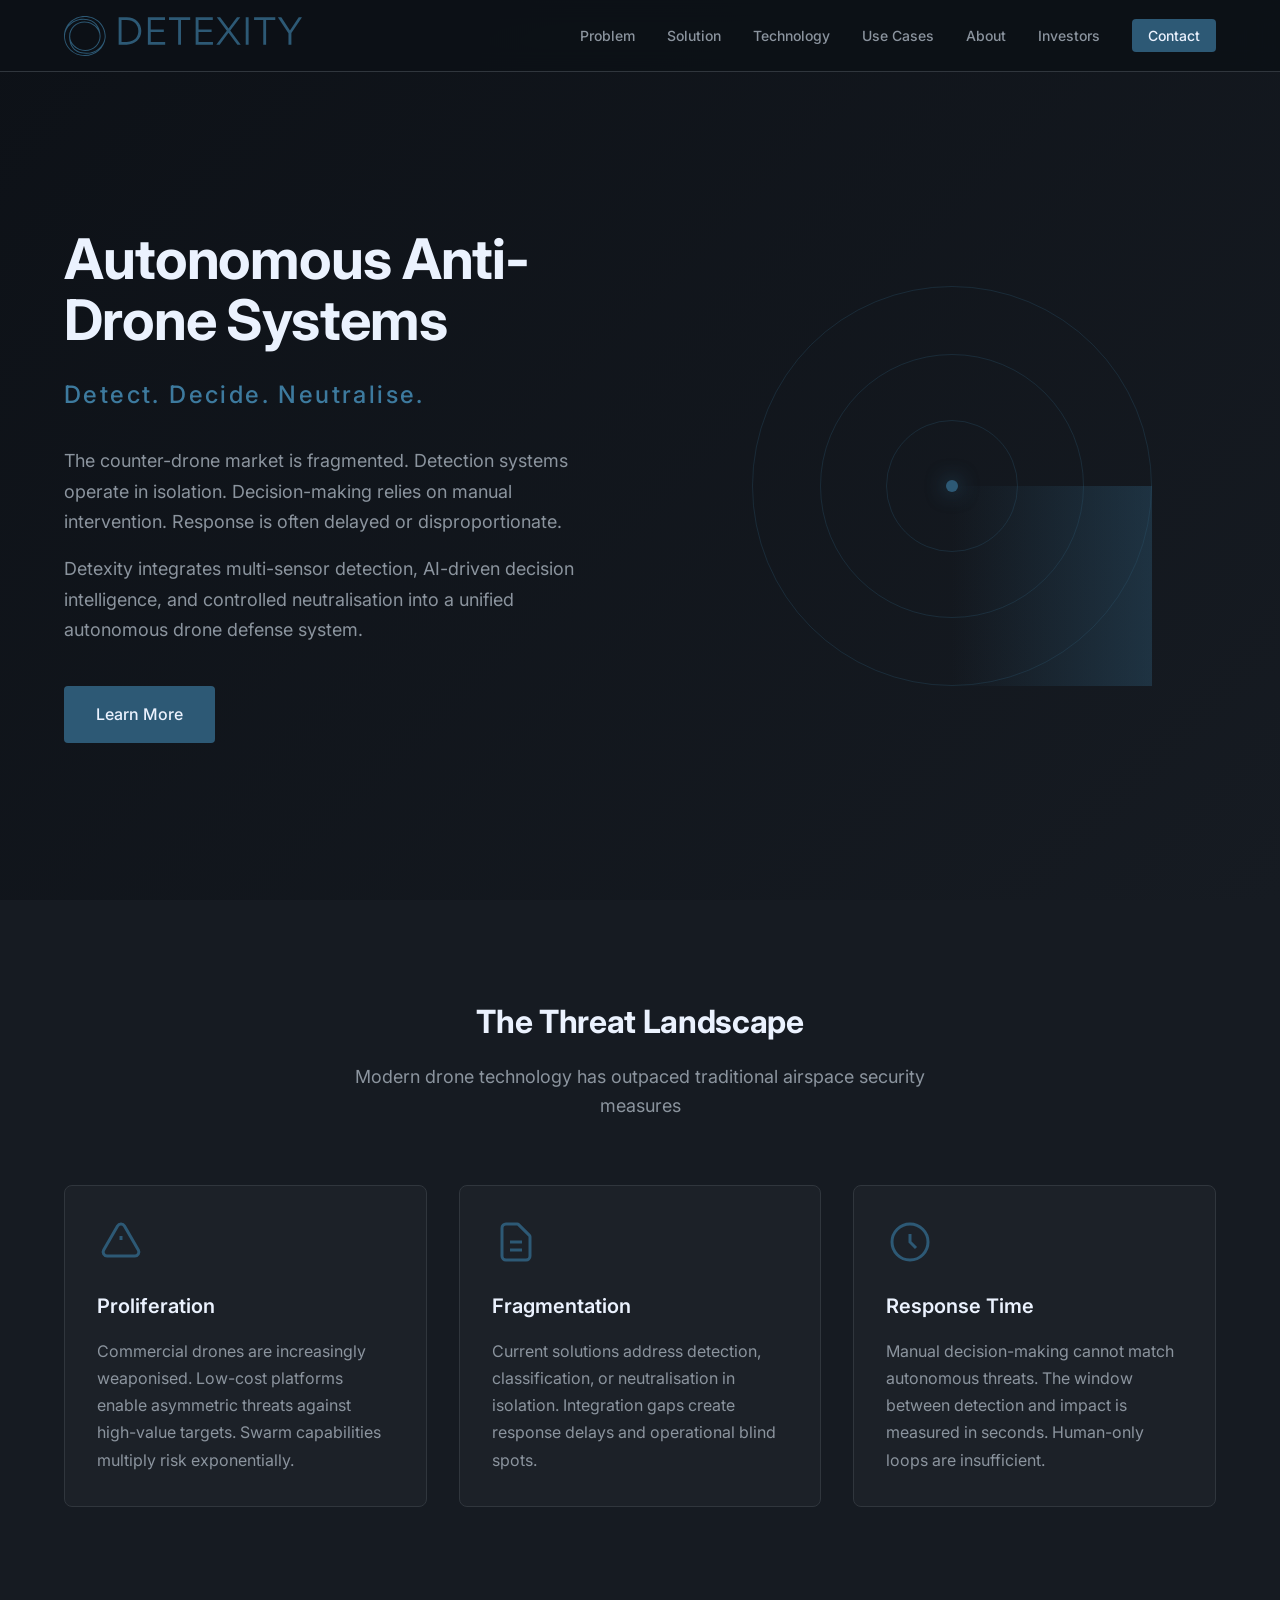
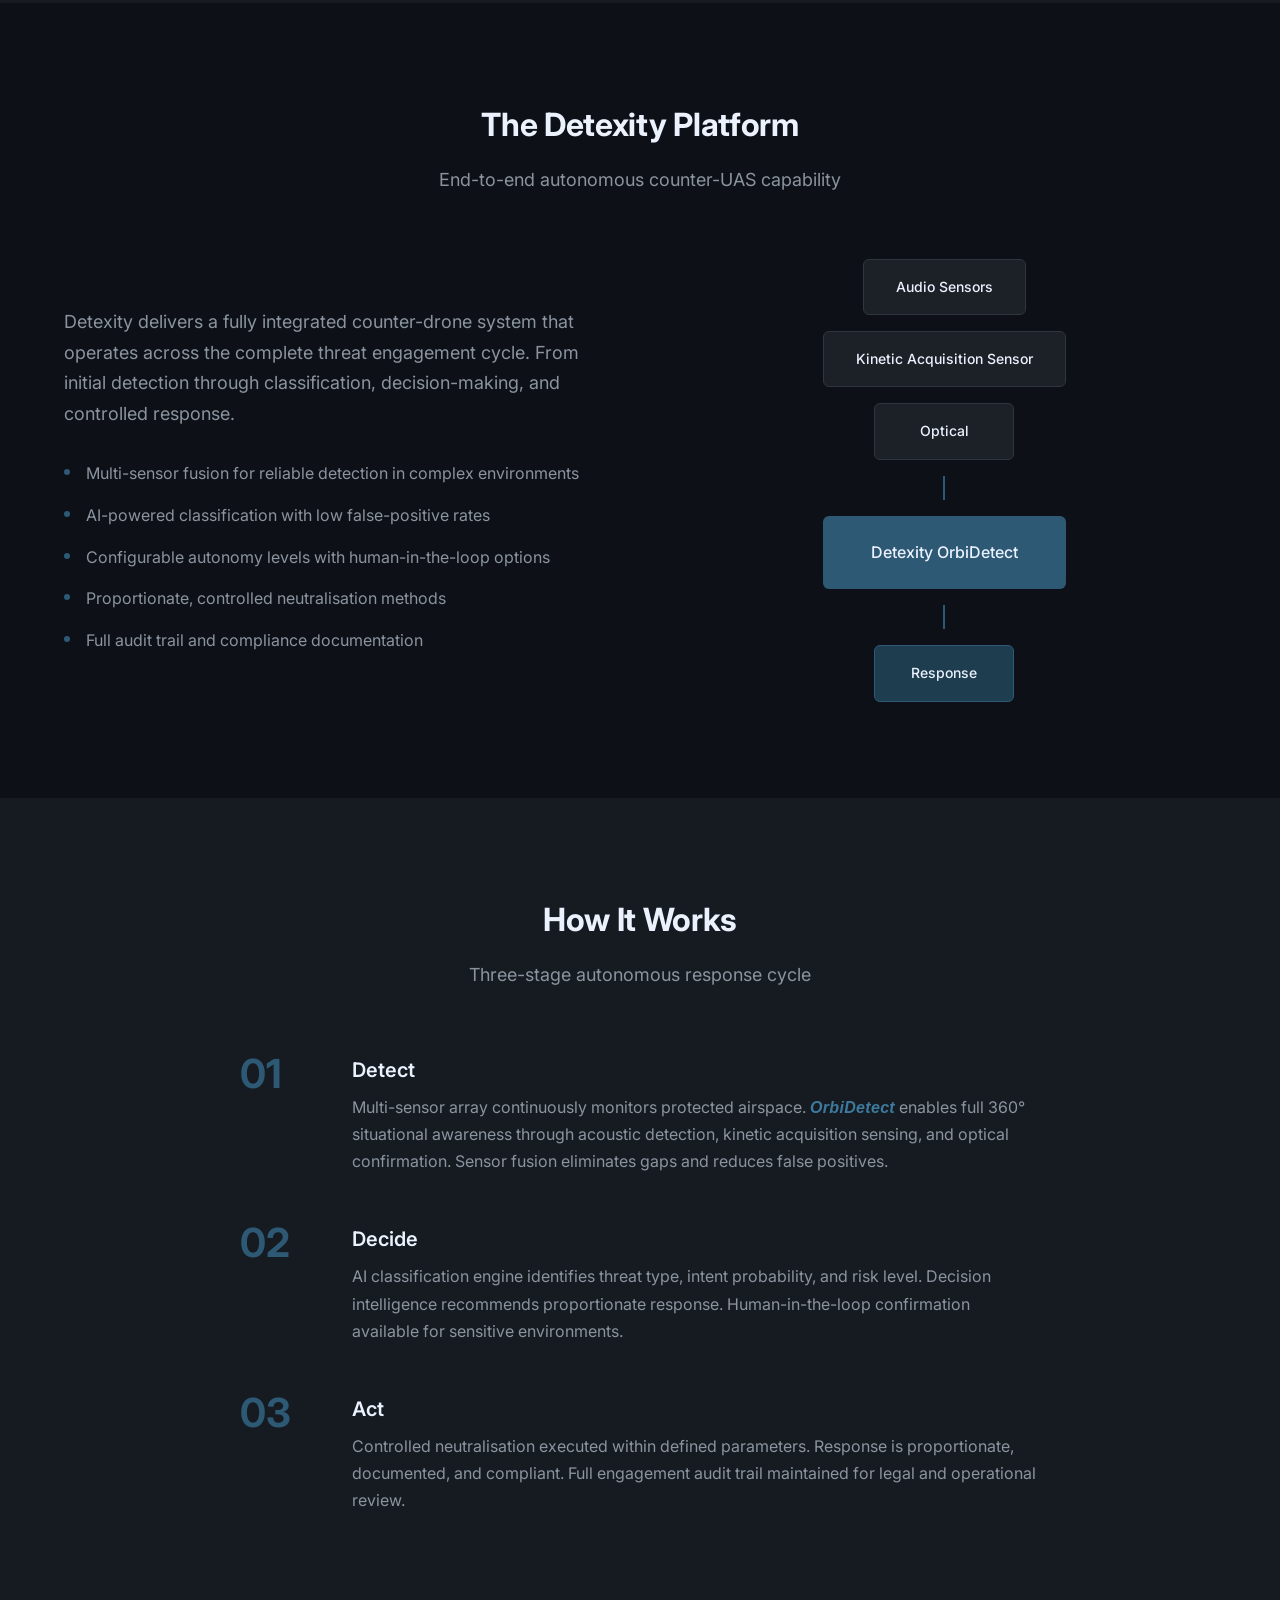
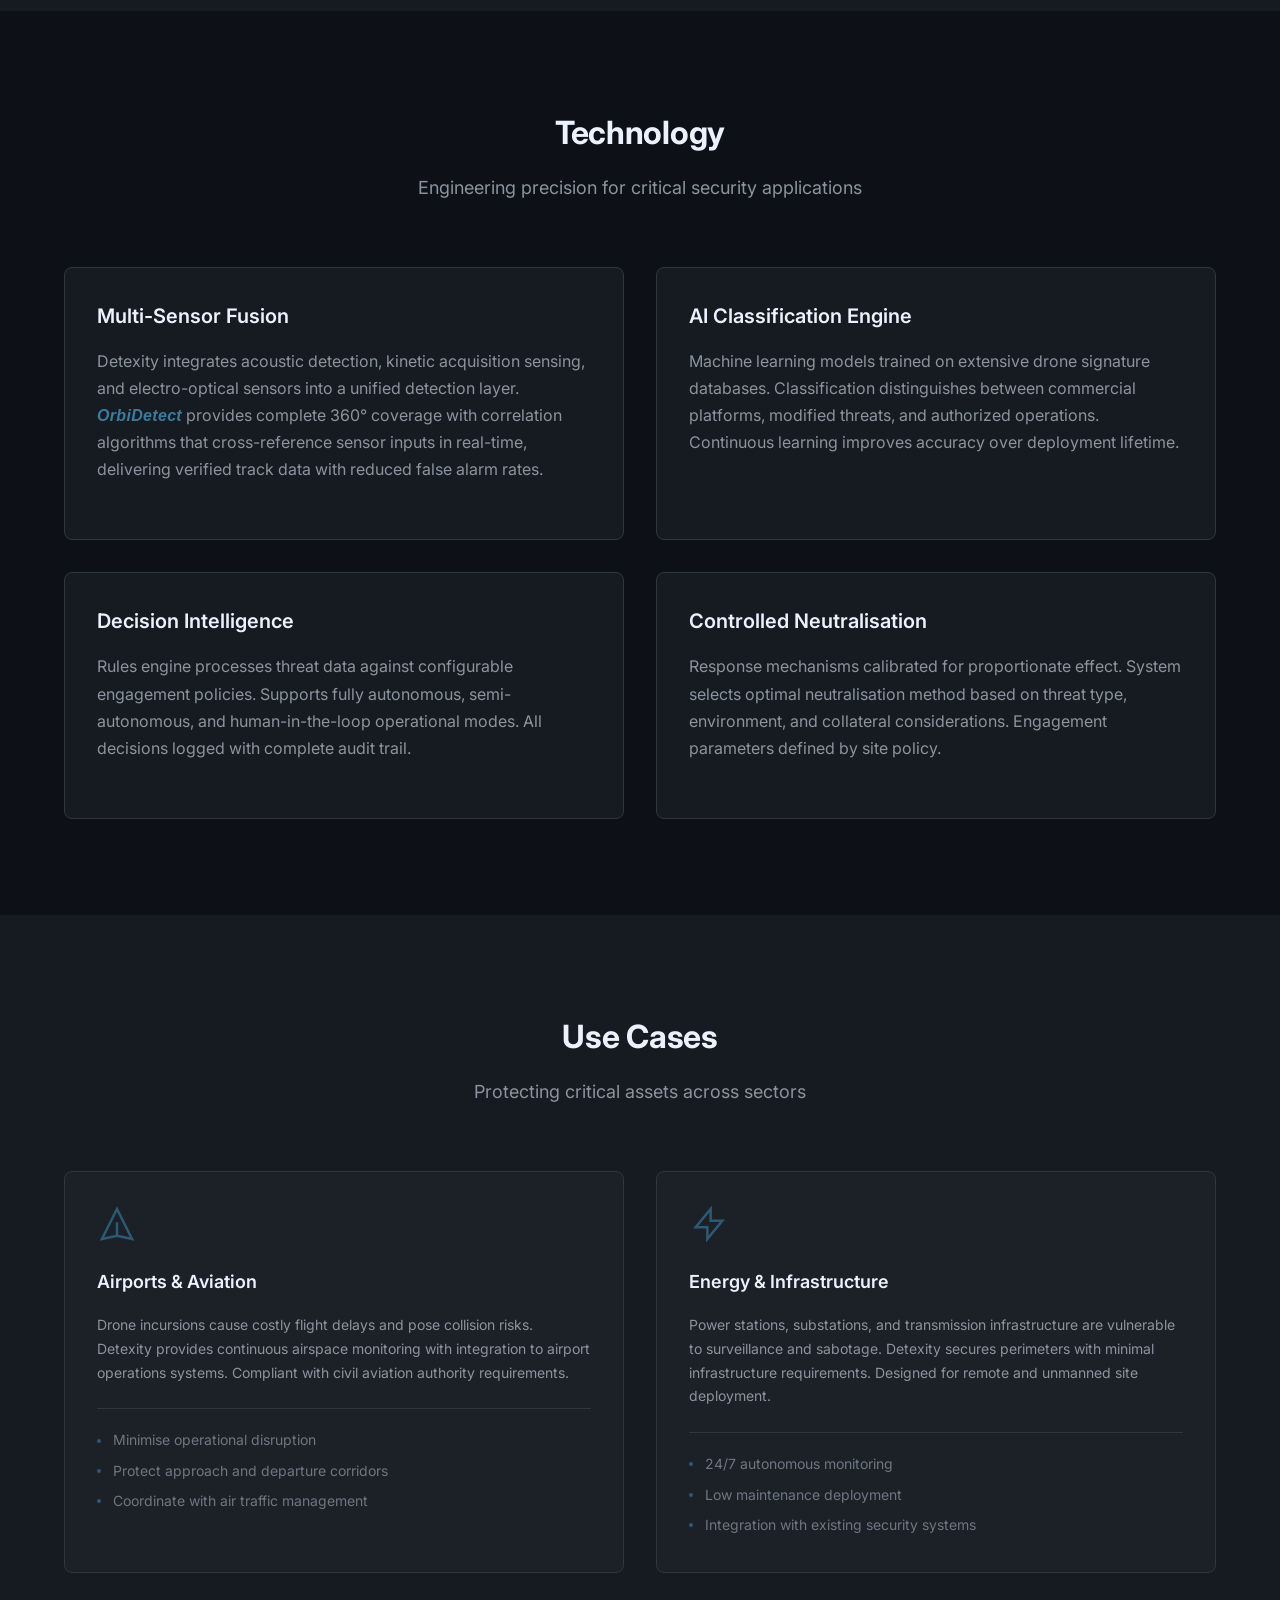
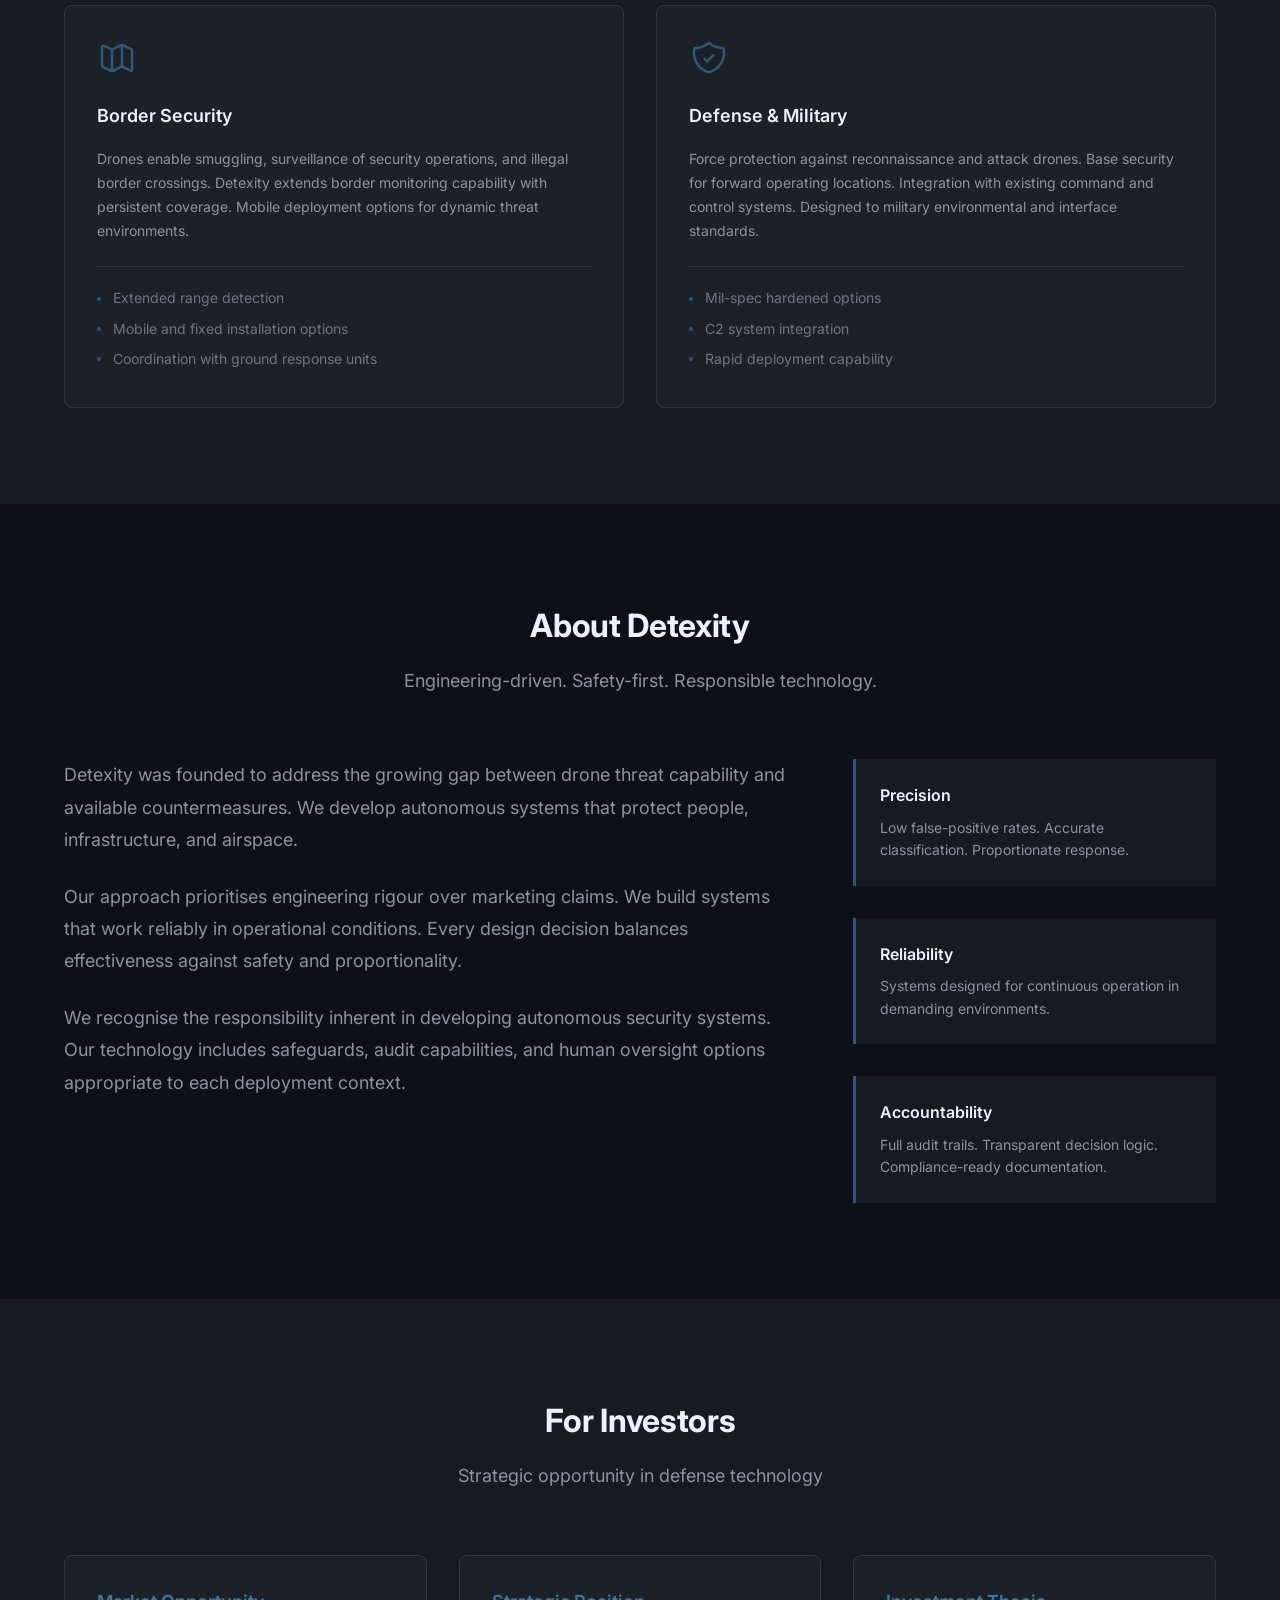
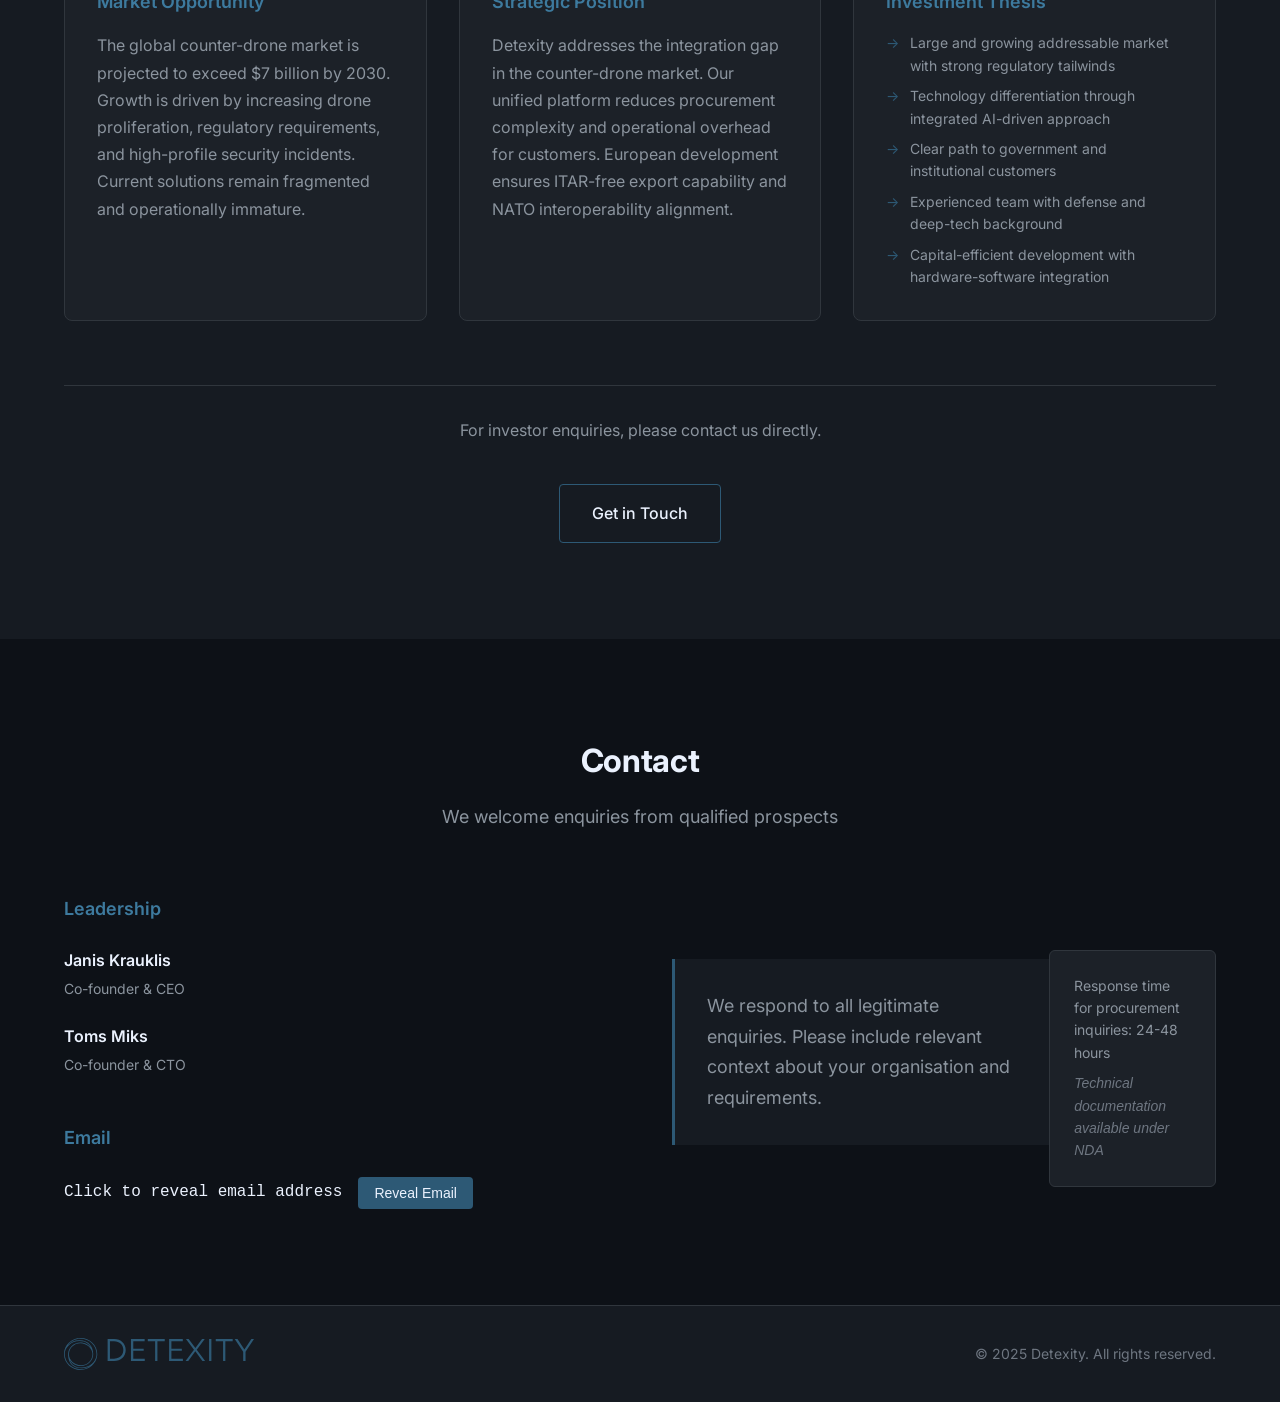
==== commit 4f439a3c: "feat: implement comprehensive SEO improvements - Add Google-compliant PNG favicons (48px multiples) " ====
--- a/index.html
+++ b/index.html
@@ -5,14 +5,45 @@
     <meta charset="UTF-8">
     <meta name="viewport" content="width=device-width, initial-scale=1.0">
     <meta name="description"
-        content="Detexity develops autonomous counter-UAS systems that detect, classify, and neutralise hostile drones in real time.">
+        content="Detexity develops autonomous anti-drone / counter-UAS systems that detect, classify, and neutralise hostile drones in real time.">
     <meta name="keywords"
-        content="counter-drone, counter-UAS, drone detection, drone neutralisation, airspace security, critical infrastructure protection">
+        content="anti-drone, drone defense, counter-drone, counter-UAS, drone detection, drone neutralisation, airspace security, critical infrastructure protection">
     <title>Detexity | Autonomous Counter-UAS Systems</title>
+
+    <!-- SEO & Canonical -->
+    <link rel="canonical" href="https://www.detexity.com/">
+
+    <!-- Open Graph / Social -->
+    <meta property="og:type" content="website">
+    <meta property="og:url" content="https://www.detexity.com/">
+    <meta property="og:title" content="Detexity | Autonomous Counter-UAS Systems">
+    <meta property="og:description"
+        content="Detexity develops autonomous anti-drone / counter-UAS systems that detect, classify, and neutralise hostile drones in real time. Defense-grade airspace security.">
+    <meta property="og:image" content="https://www.detexity.com/assets/logo.png">
+
+    <!-- JSON-LD Structured Data -->
+    <script type="application/ld+json">
+    {
+      "@context": "https://schema.org",
+      "@type": "Organization",
+      "name": "Detexity",
+      "url": "https://www.detexity.com",
+      "logo": "https://www.detexity.com/assets/logo.svg",
+      "description": "Detexity develops autonomous anti-drone and counter-UAS systems for defense and critical infrastructure protection.",
+      "sameAs": [
+        "https://www.linkedin.com/company/detexity"
+      ]
+    }
+    </script>
+
     <link rel="preconnect" href="https://fonts.googleapis.com">
     <link rel="preconnect" href="https://fonts.gstatic.com" crossorigin>
     <link href="https://fonts.googleapis.com/css2?family=Inter:wght@300;400;500;600;700&display=swap" rel="stylesheet">
     <link rel="icon" type="image/svg+xml" href="assets/favicon.svg">
+    <link rel="icon" type="image/png" sizes="48x48" href="assets/favicon-48x48.png">
+    <link rel="icon" type="image/png" sizes="96x96" href="assets/favicon-96x96.png">
+    <link rel="icon" type="image/png" sizes="144x144" href="assets/favicon-144x144.png">
+    <link rel="apple-touch-icon" sizes="192x192" href="assets/favicon-192x192.png">
     <link rel="stylesheet" href="css/styles.css">
 </head>
 
@@ -21,7 +52,7 @@
     <nav class="nav" id="nav">
         <div class="nav-container">
             <a href="#hero" class="nav-logo">
-                <img src="assets/logo.svg" alt="Detexity" class="logo-img">
+                <img src="assets/logo.svg" alt="Detexity - Autonomous Anti-Drone Systems" class="logo-img">
             </a>
             <button class="nav-toggle" id="nav-toggle" aria-label="Toggle navigation">
                 <span></span>
@@ -44,7 +75,7 @@
     <section class="hero" id="hero">
         <div class="container">
             <div class="hero-content">
-                <h1 class="hero-title">Autonomous Counter-UAS Systems</h1>
+                <h1 class="hero-title">Autonomous Anti-Drone Systems</h1>
                 <p class="hero-tagline">Detect. Decide. Neutralise.</p>
                 <p class="hero-description">
                     The counter-drone market is fragmented. Detection systems operate in isolation.
@@ -52,7 +83,7 @@
                 </p>
                 <p class="hero-description">
                     Detexity integrates multi-sensor detection, AI-driven decision intelligence, and controlled
-                    neutralisation into a unified autonomous system.
+                    neutralisation into a unified autonomous drone defense system.
                 </p>
                 <a href="#solution" class="btn btn-primary">Learn More</a>
             </div>
@@ -495,7 +526,7 @@
         <div class="container">
             <div class="footer-content">
                 <div class="footer-logo">
-                    <img src="assets/logo.svg" alt="Detexity" class="logo-img logo-img-small">
+                    <img src="assets/logo.svg" alt="Detexity Logo" class="logo-img logo-img-small" loading="lazy">
                 </div>
                 <p class="footer-text">&copy; 2025 Detexity. All rights reserved.</p>
             </div>
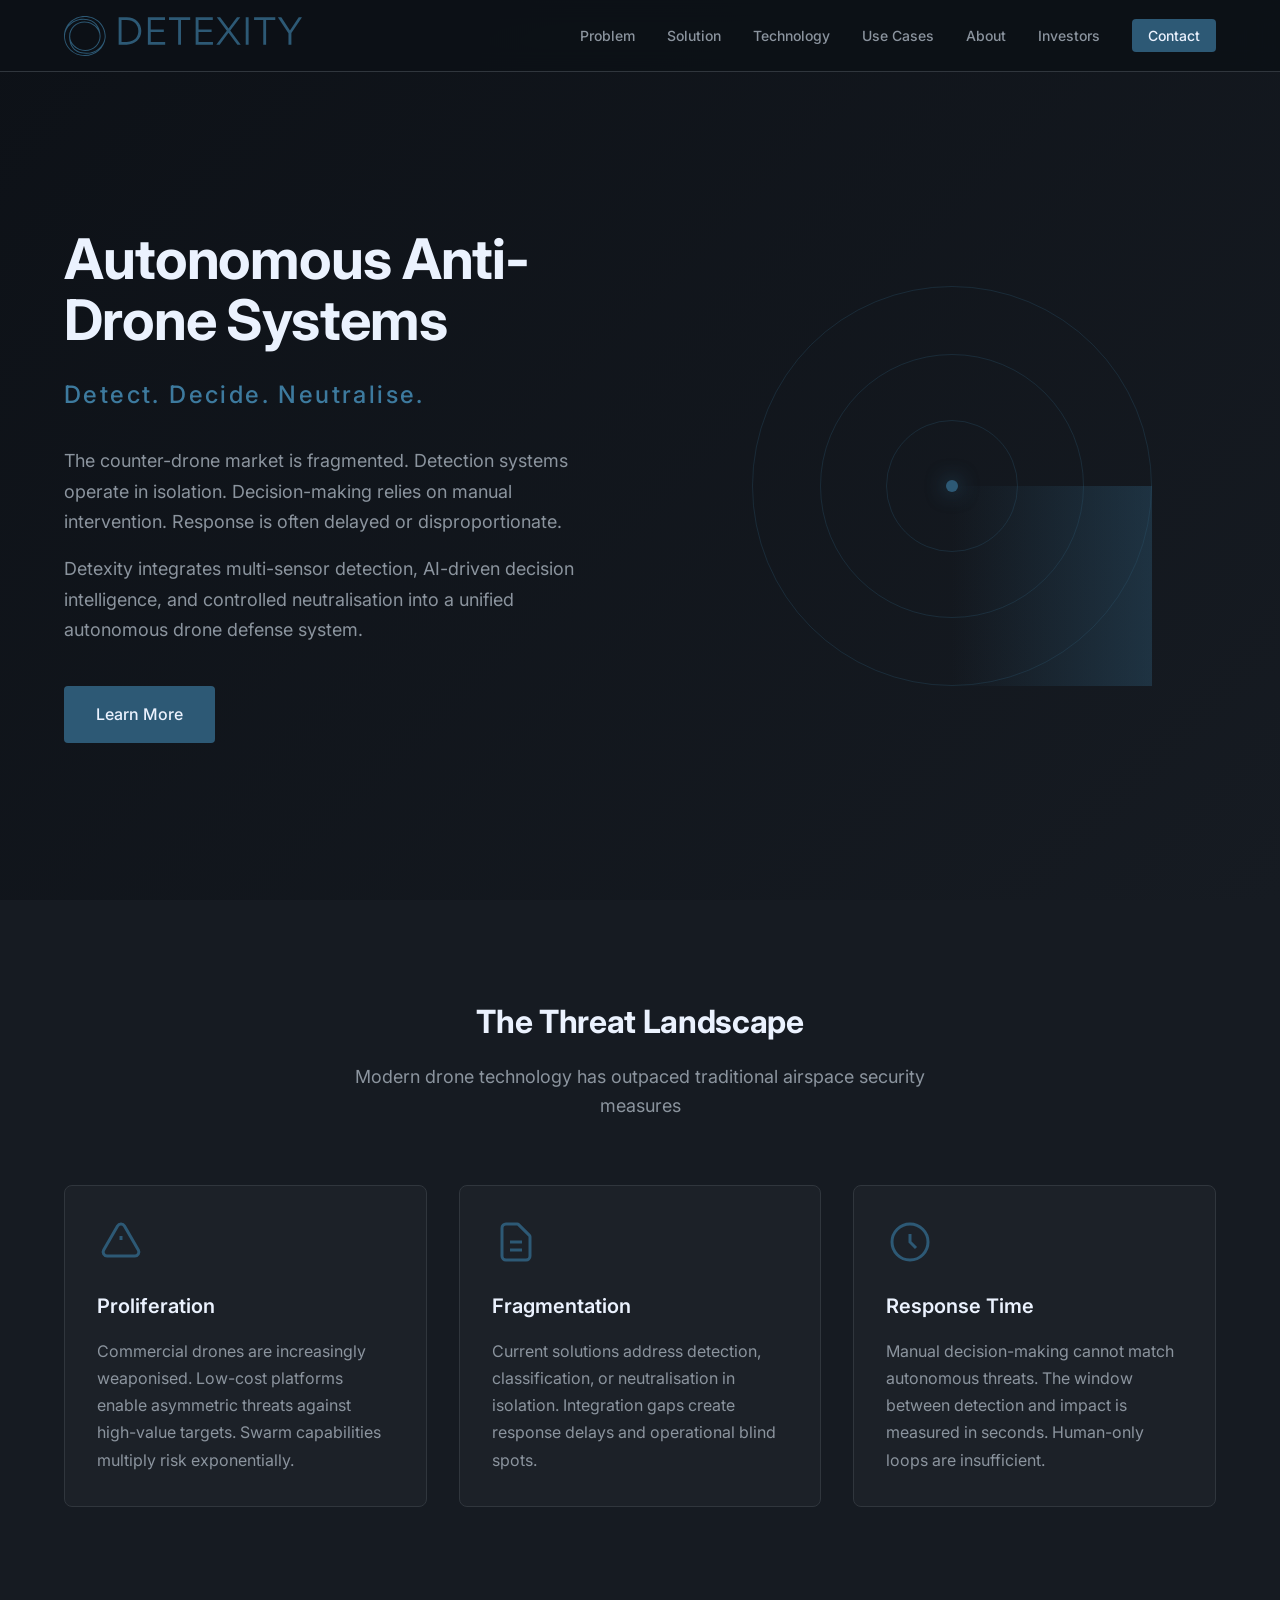
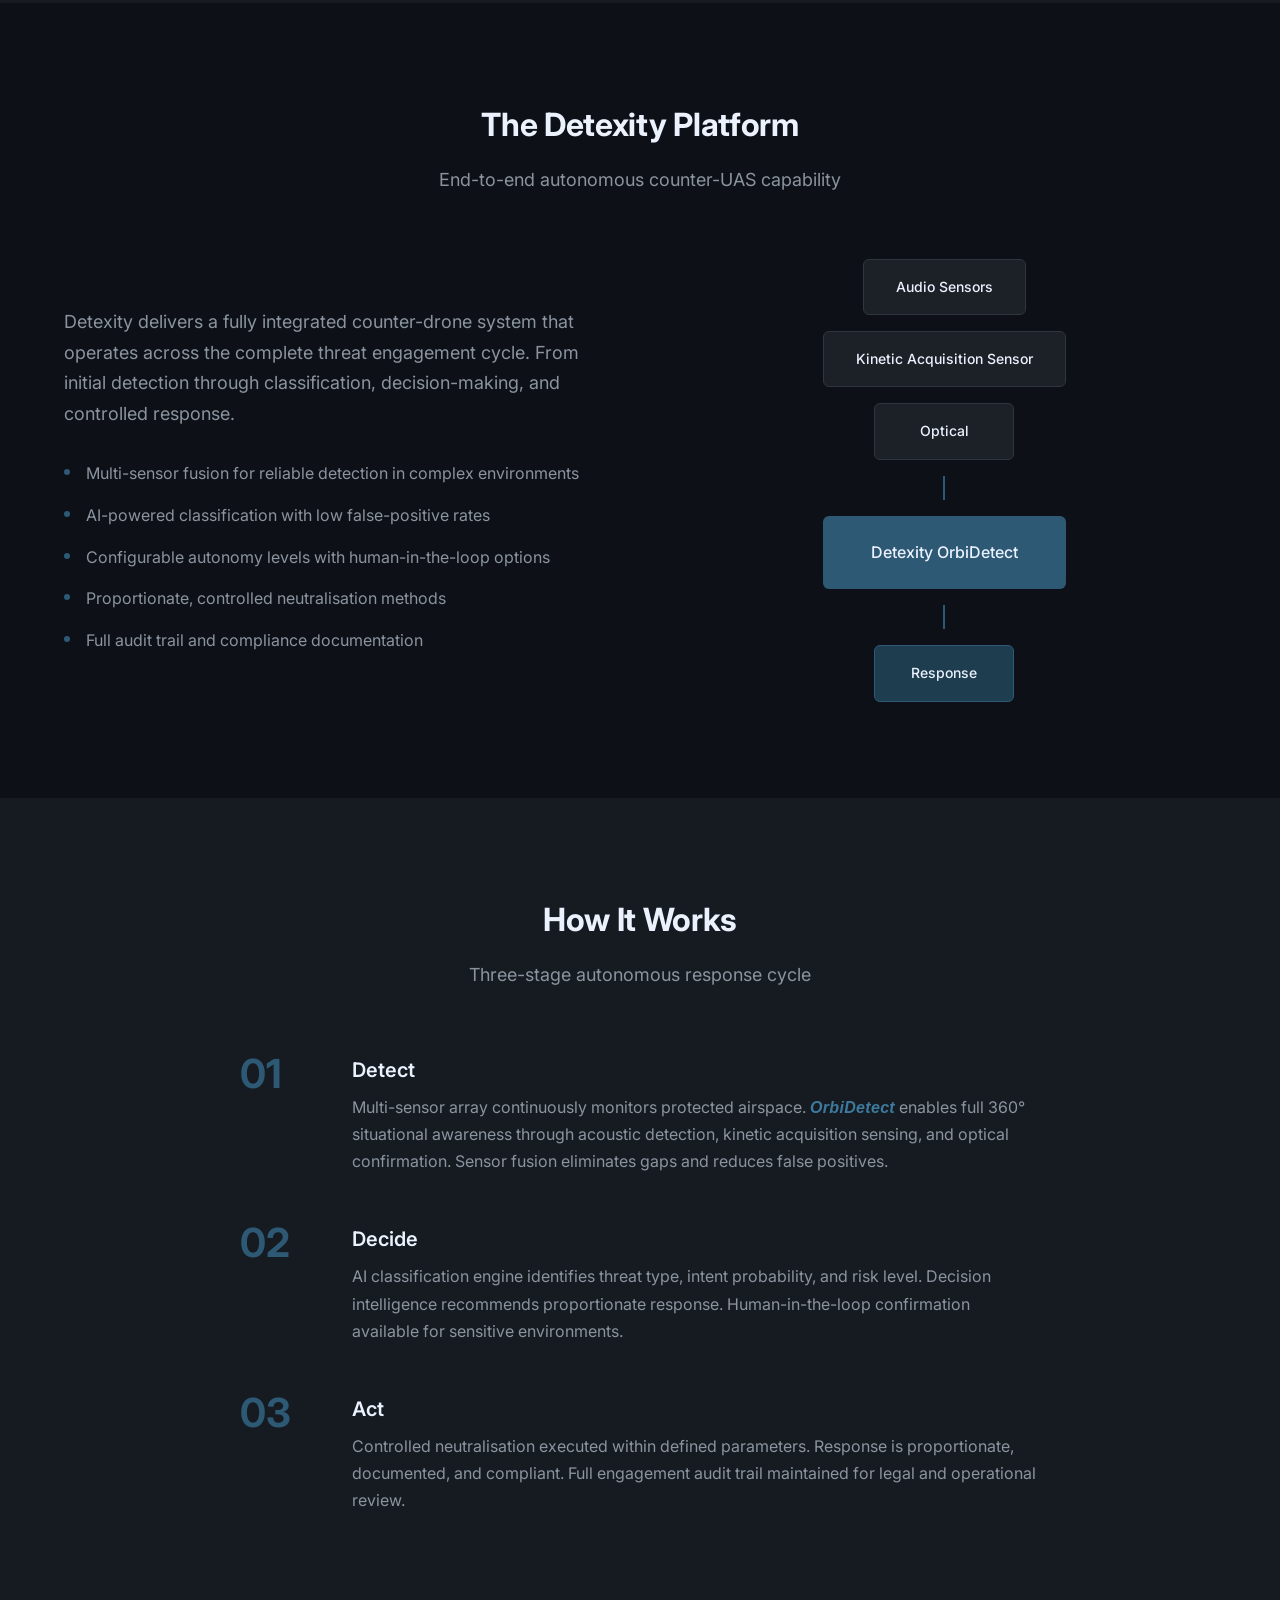
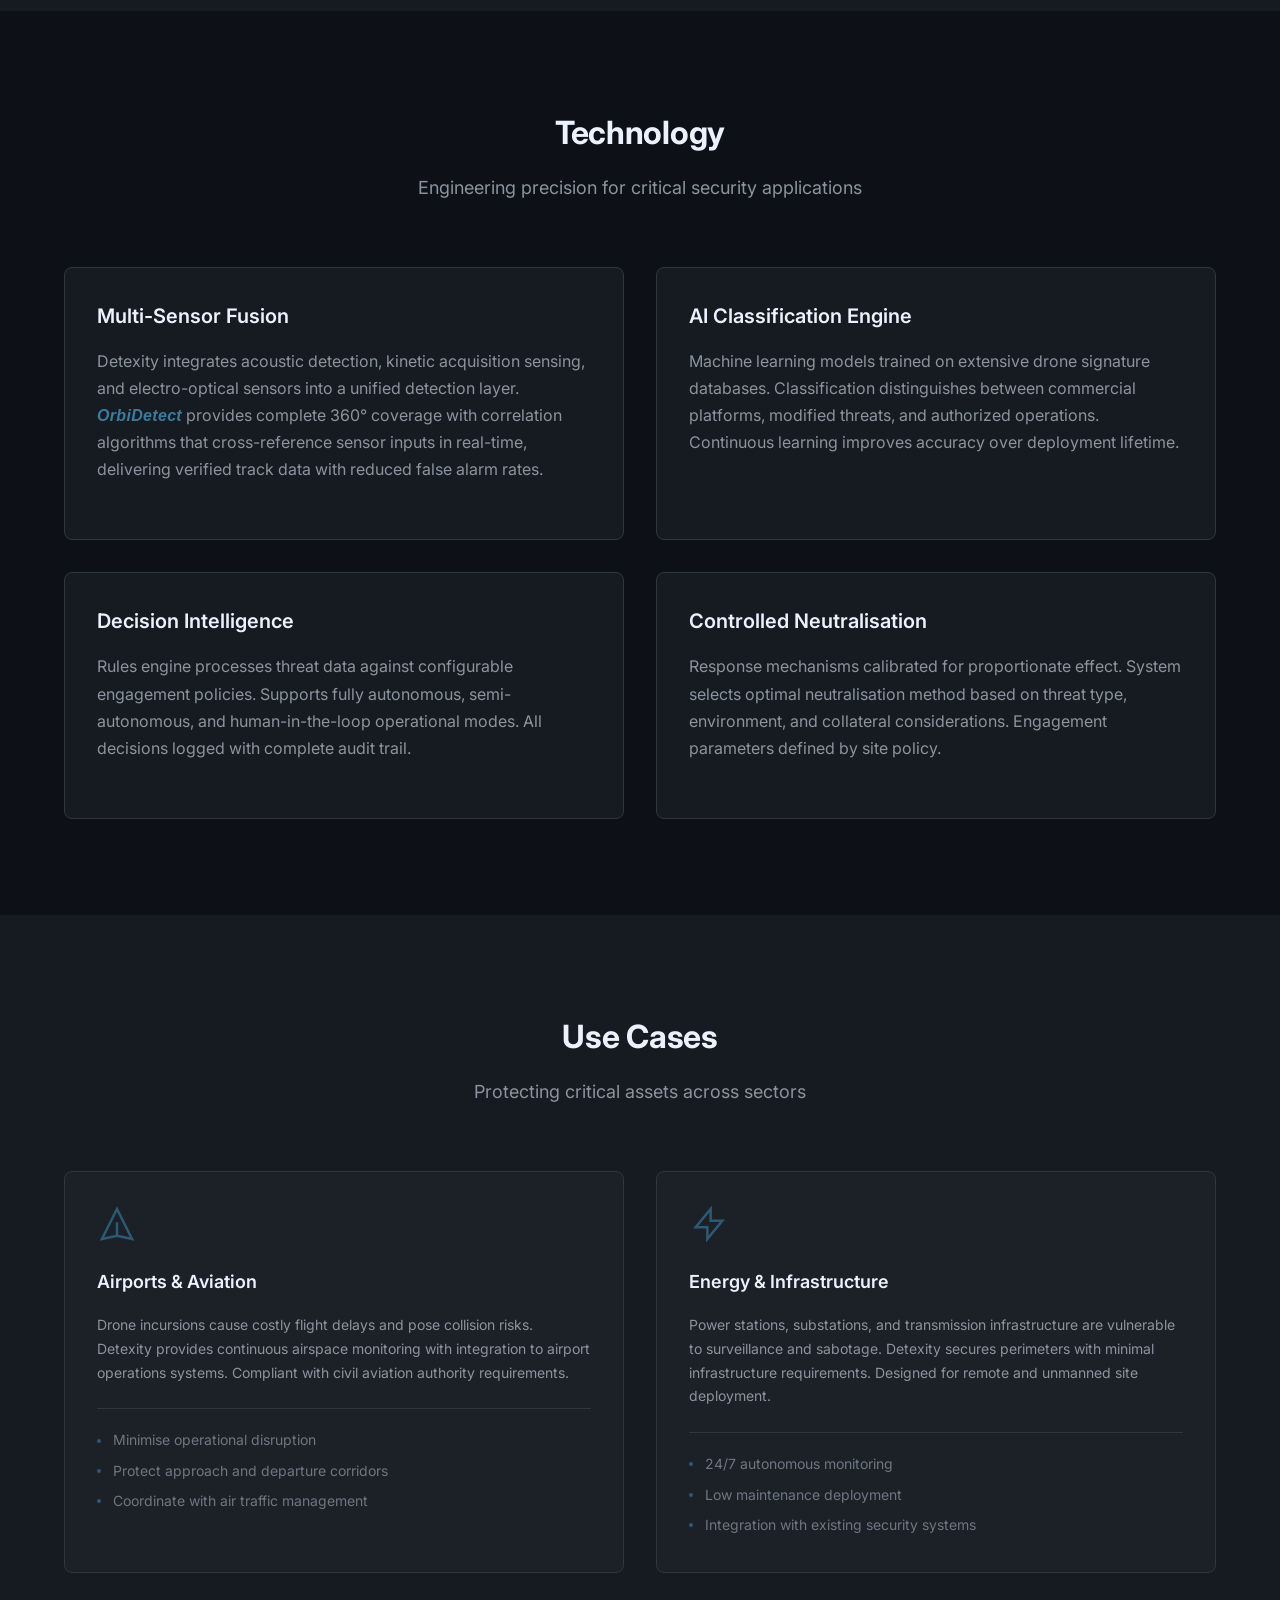
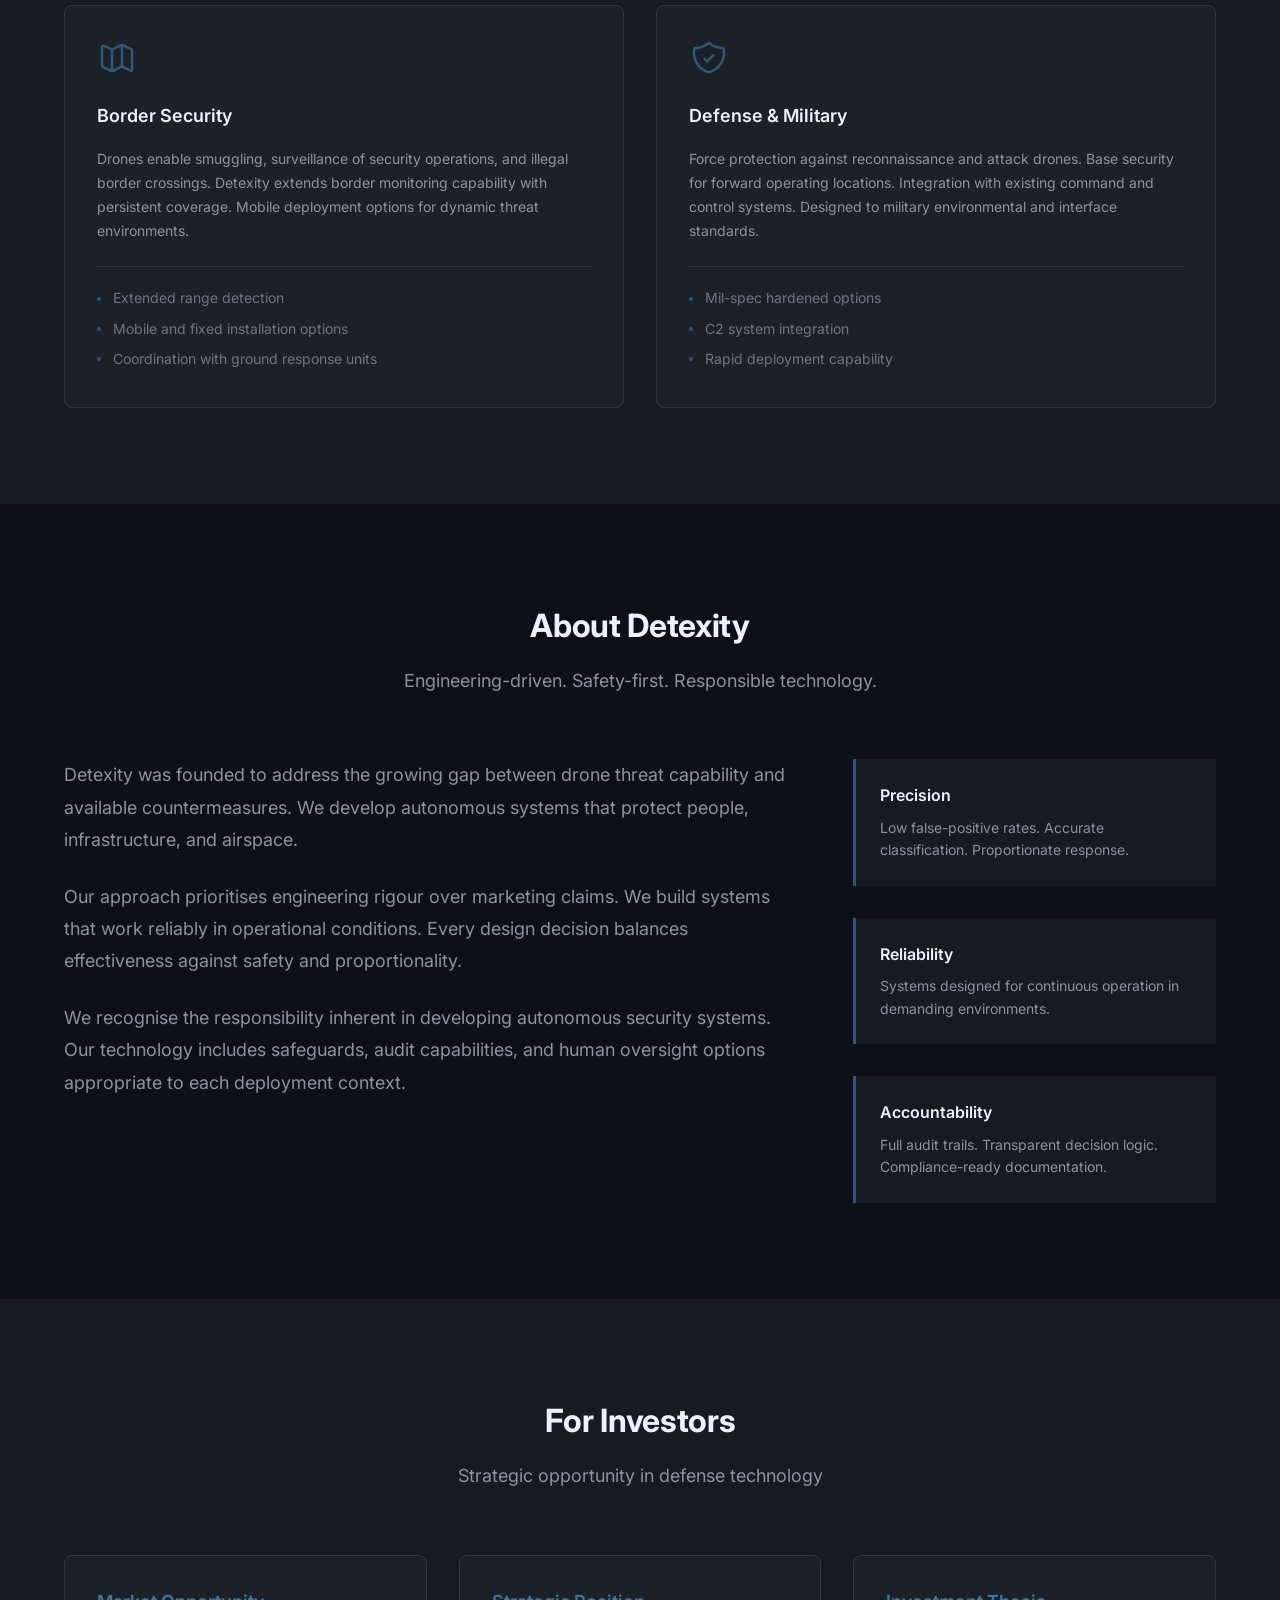
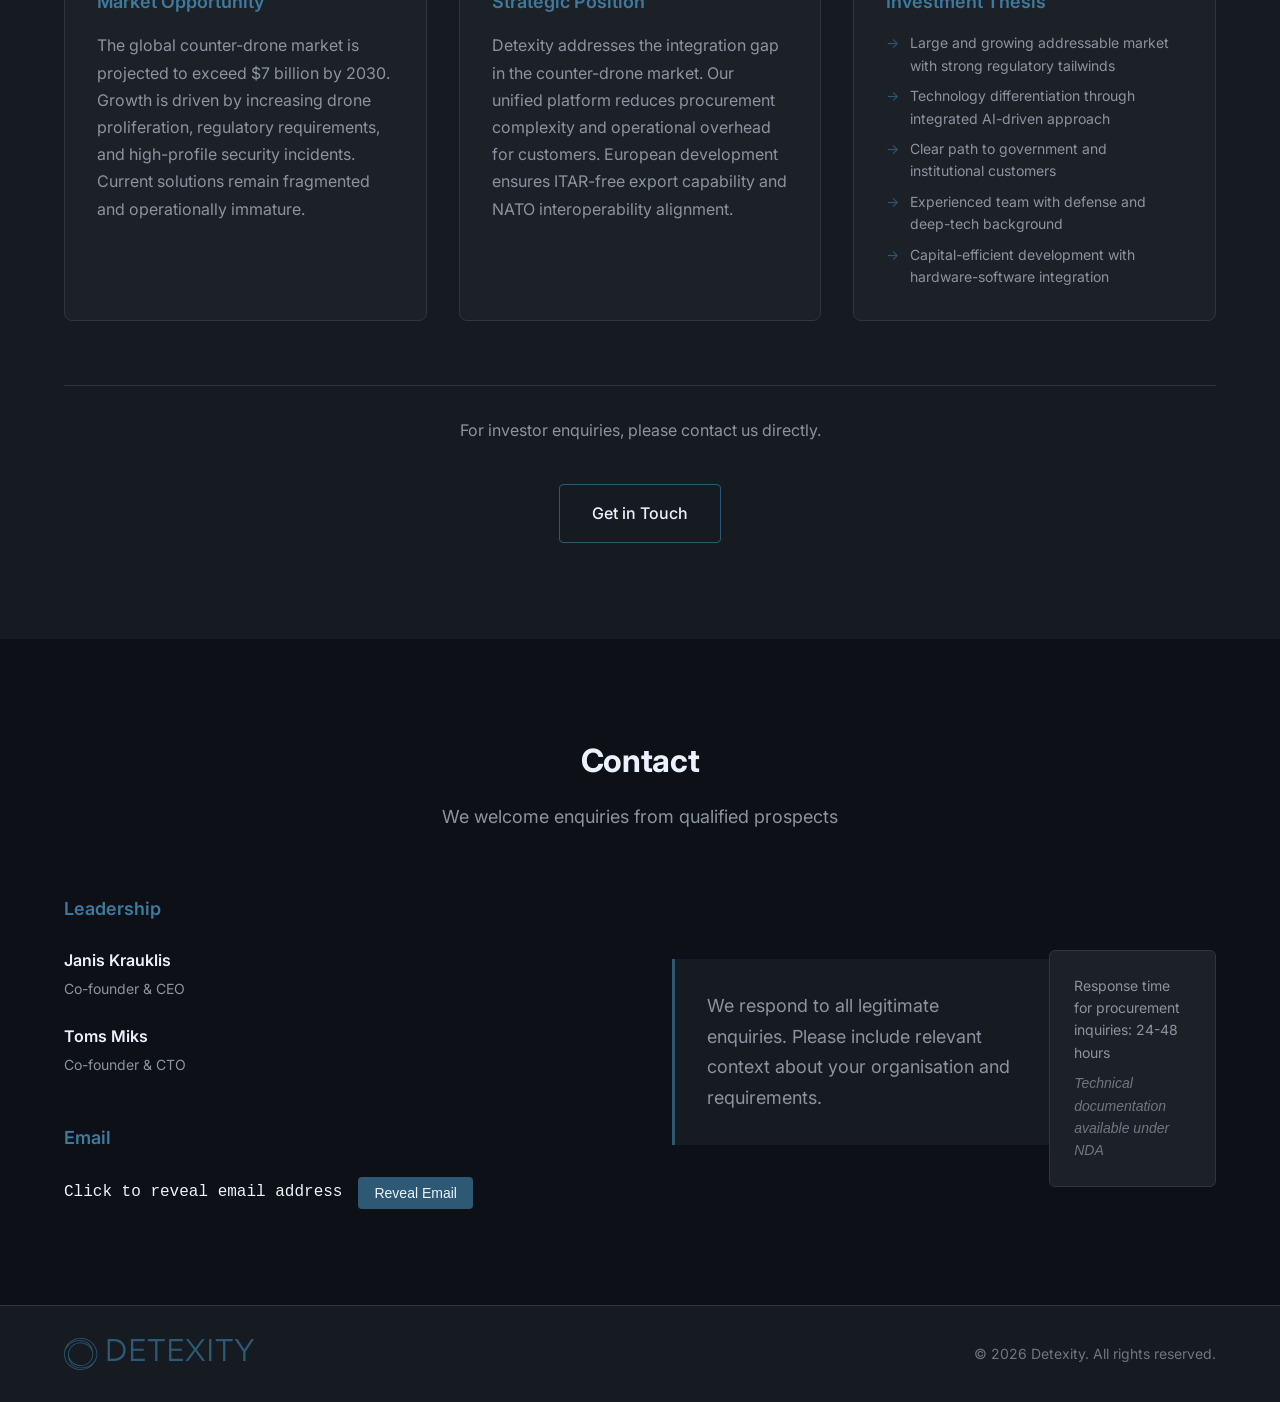
==== commit 524dd66b: "Add DefTech Forge demos page, update copyright to 2026 Co-Authored-By: Claude Opus 4.6 <noreply@anth" ====
--- a/index.html
+++ b/index.html
@@ -528,7 +528,7 @@
                 <div class="footer-logo">
                     <img src="assets/logo.svg" alt="Detexity Logo" class="logo-img logo-img-small" loading="lazy">
                 </div>
-                <p class="footer-text">&copy; 2025 Detexity. All rights reserved.</p>
+                <p class="footer-text">&copy; 2026 Detexity. All rights reserved.</p>
             </div>
         </div>
     </footer>
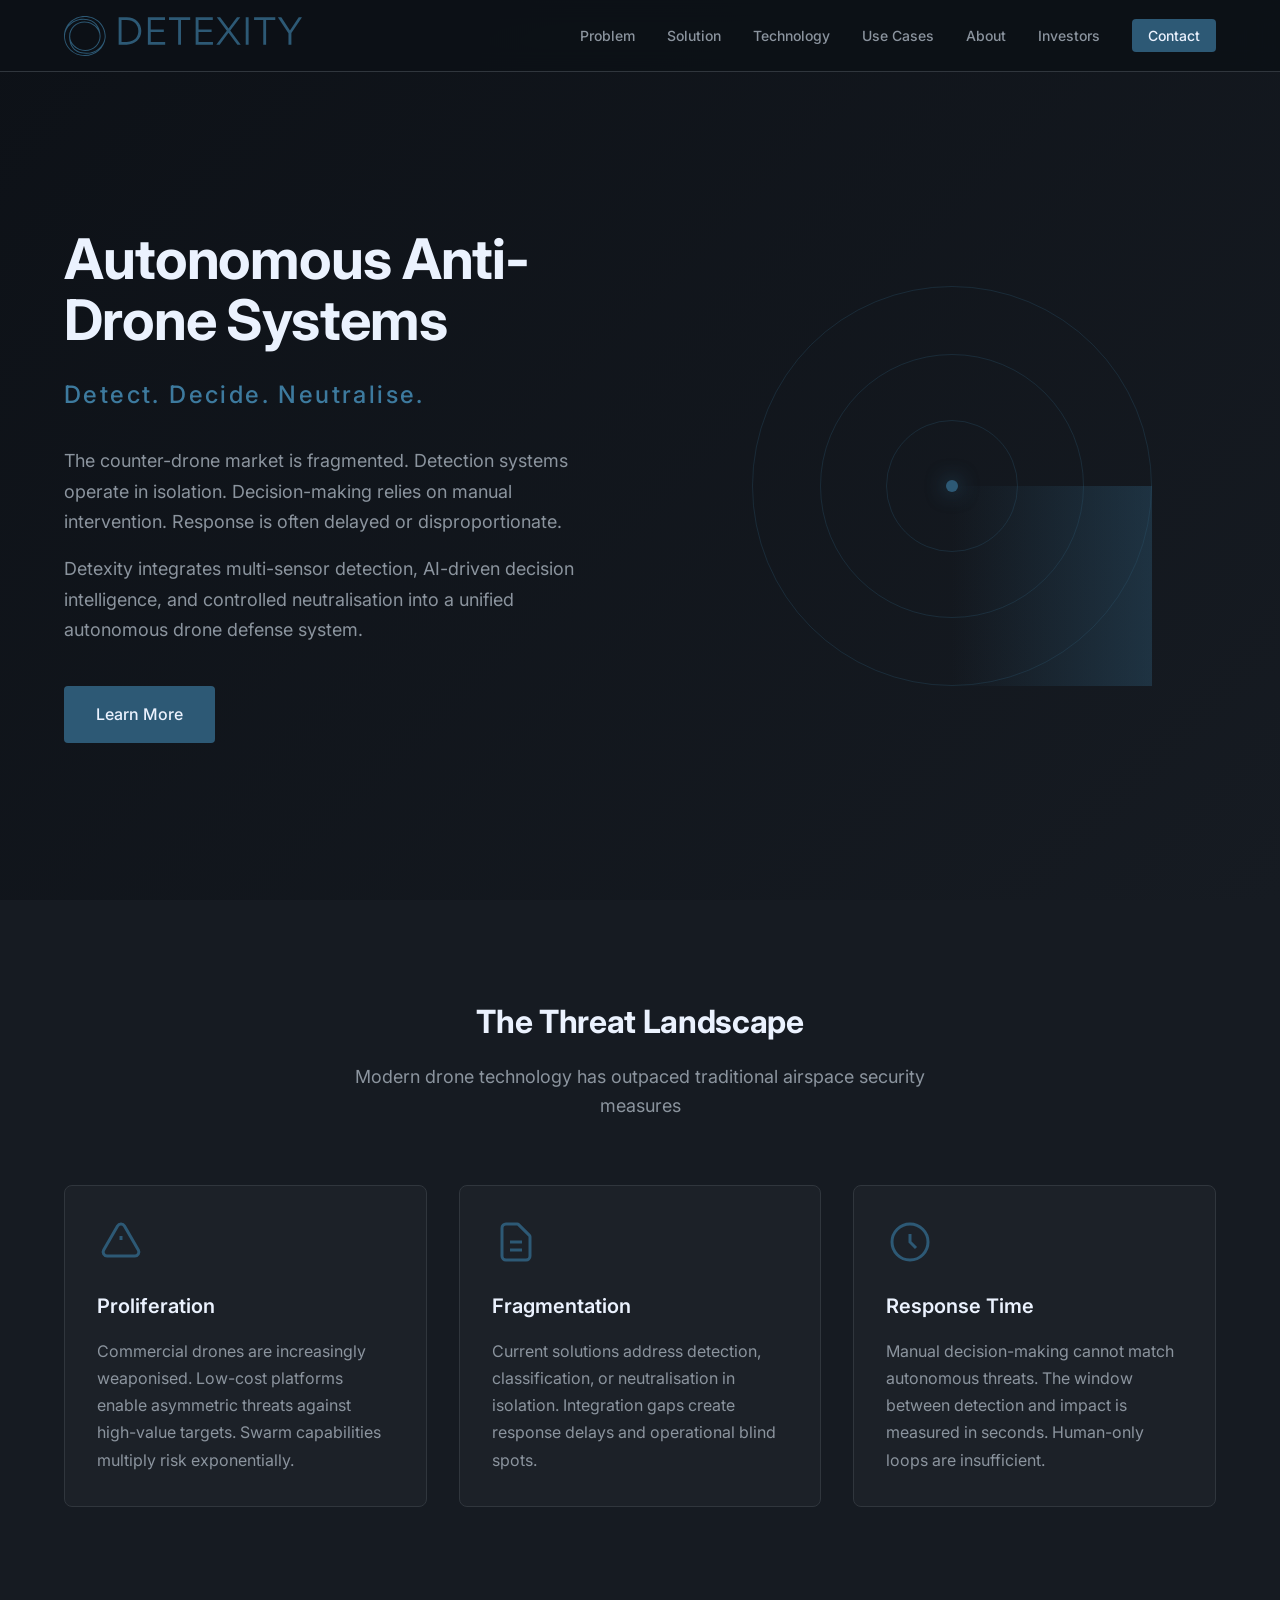
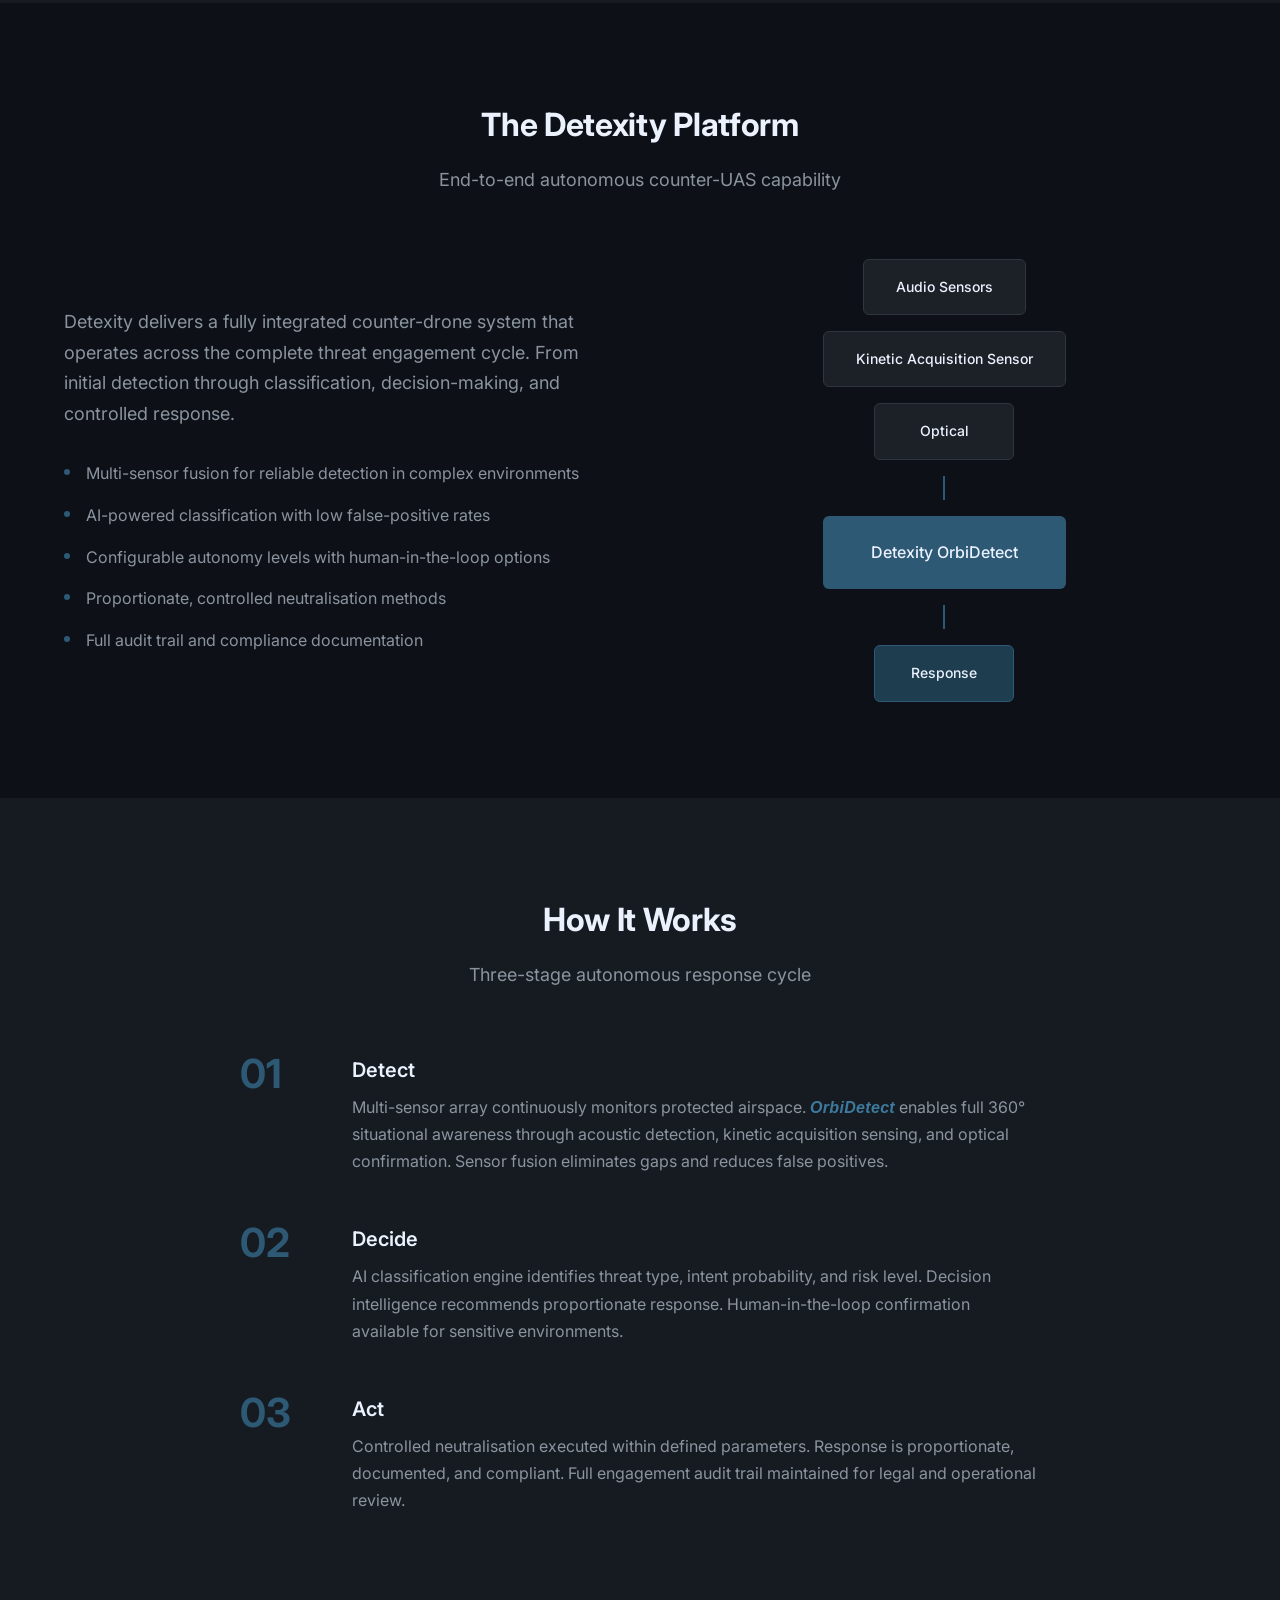
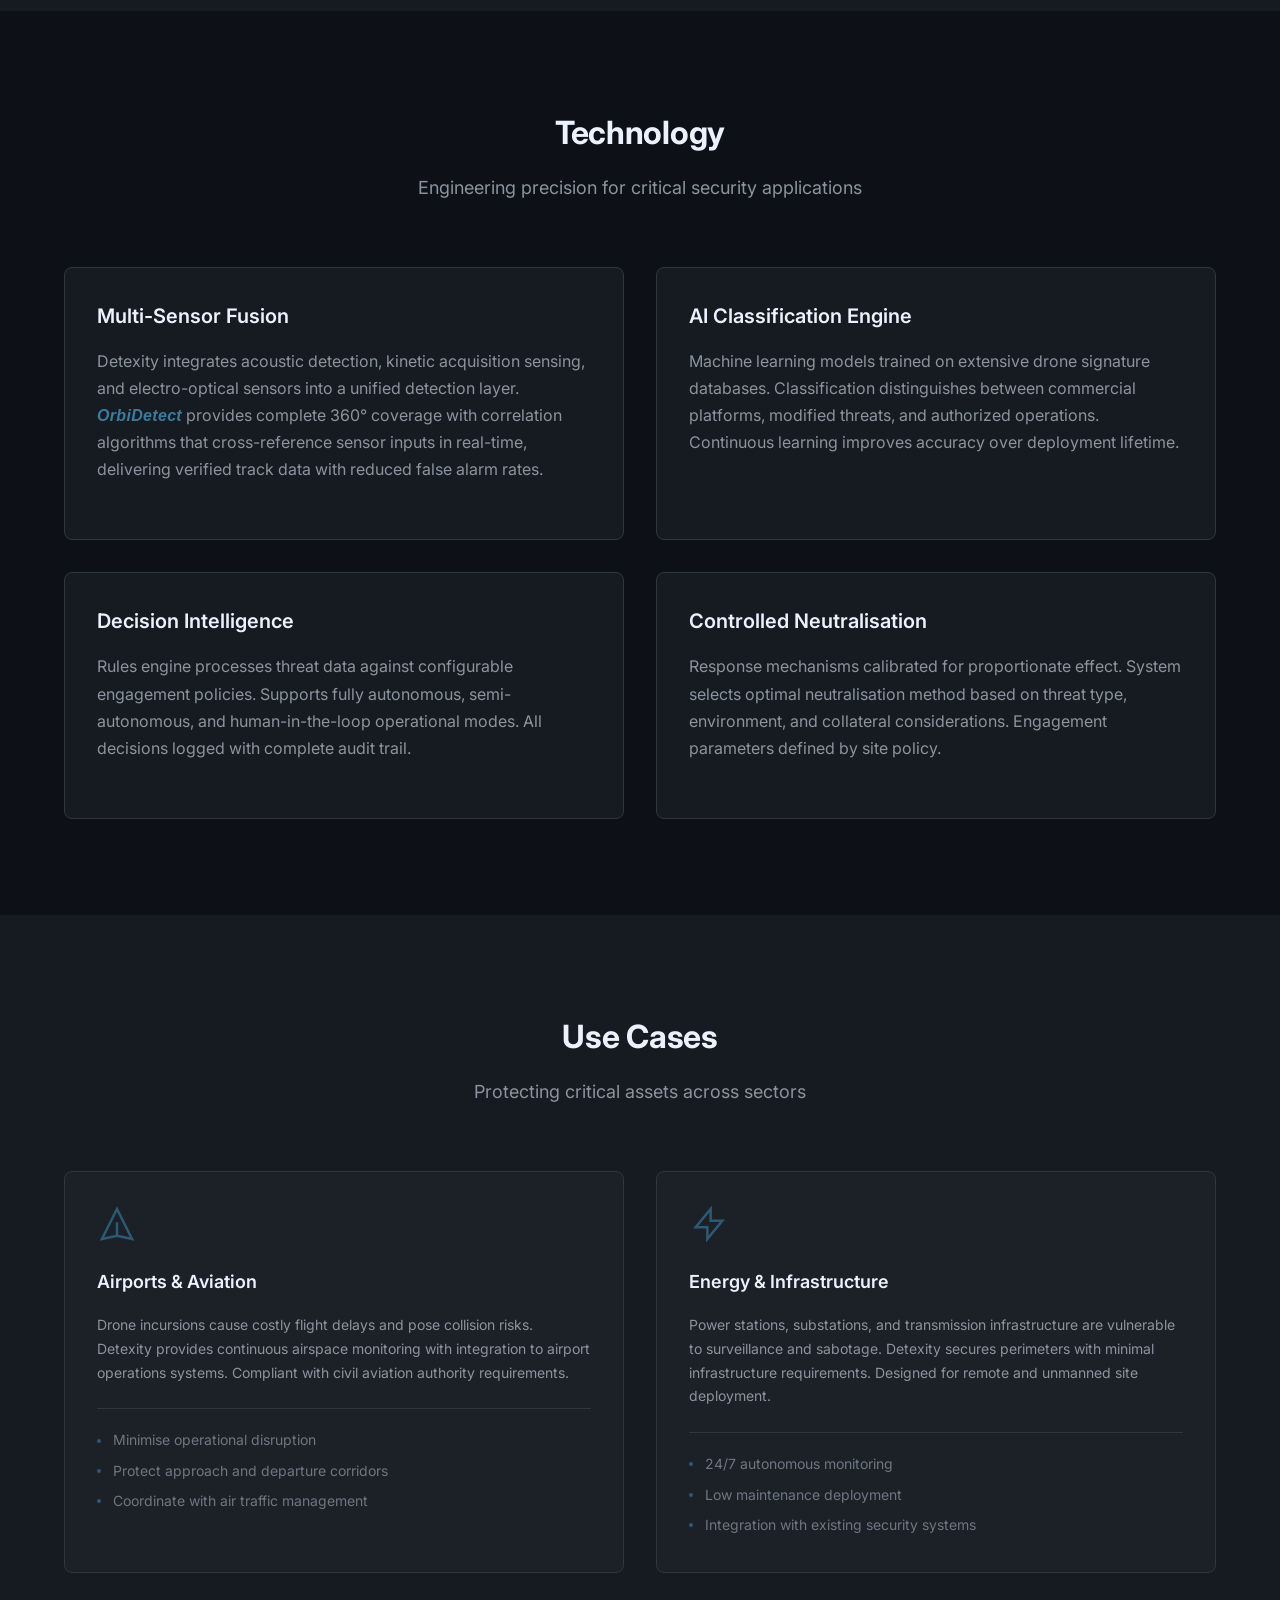
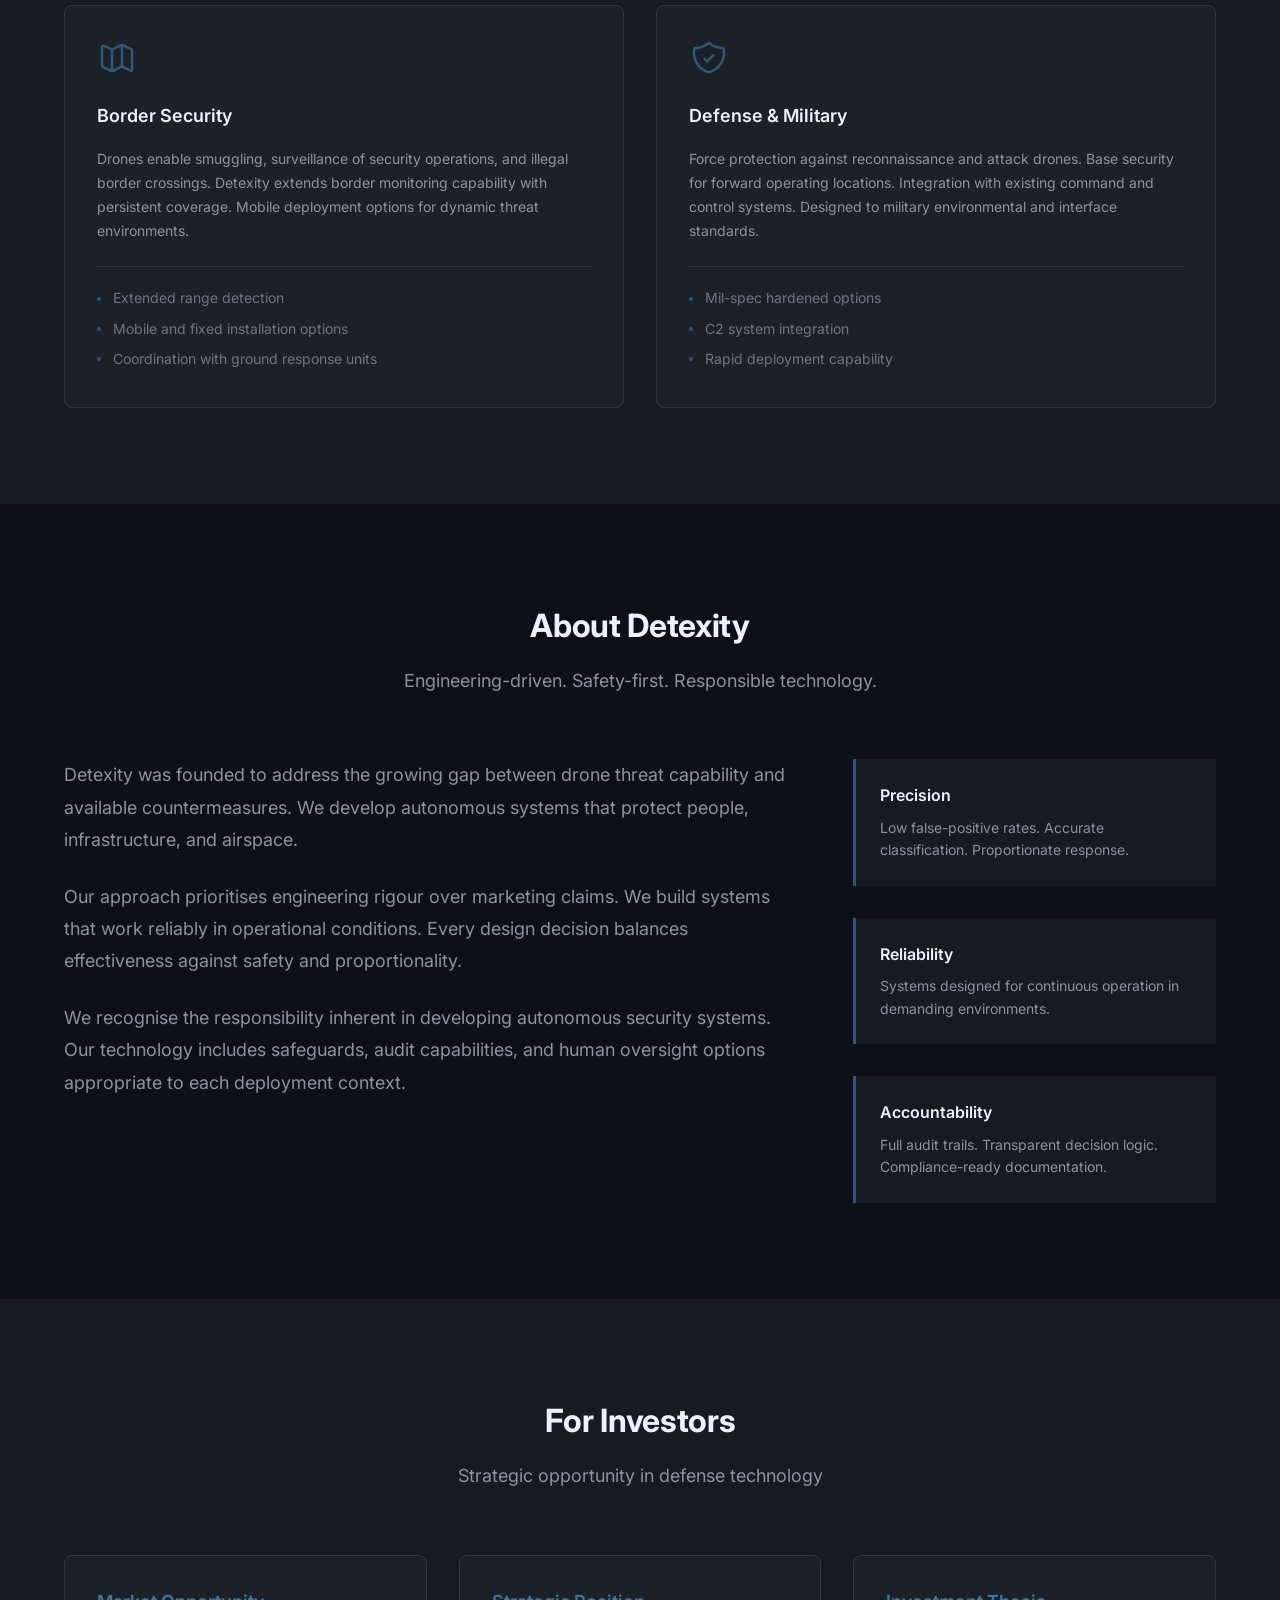
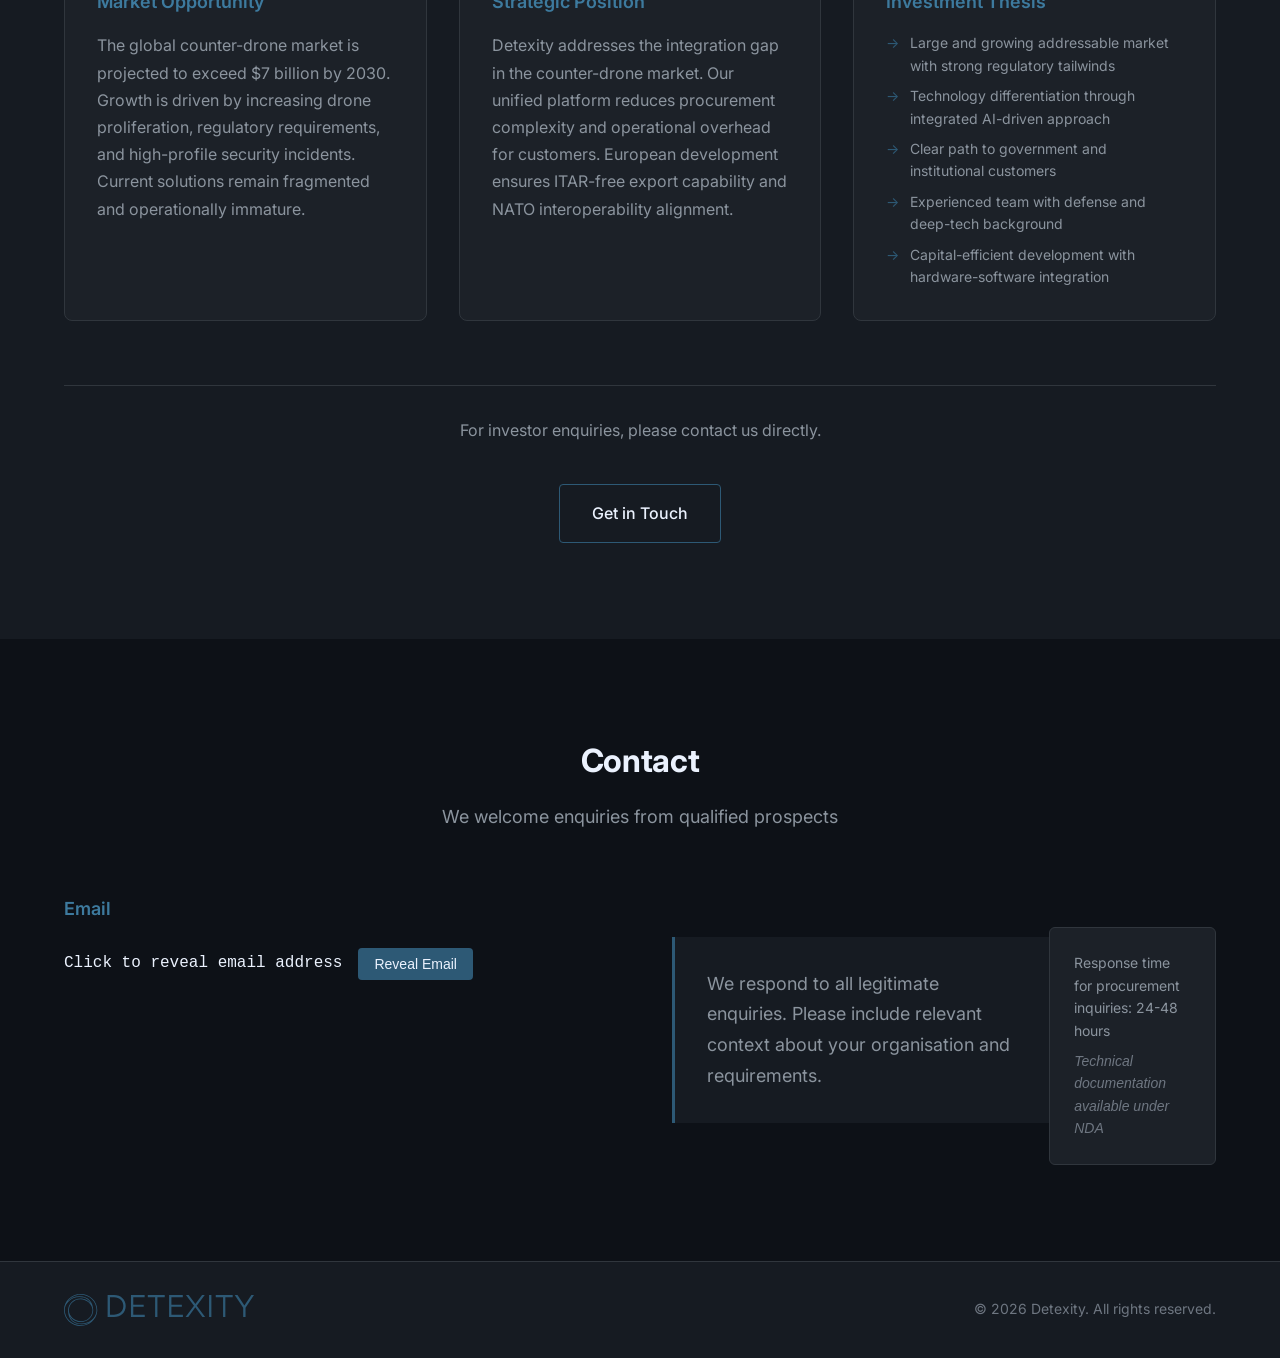
==== commit 9f655ec5: "No contacts" ====
--- a/index.html
+++ b/index.html
@@ -2,6 +2,15 @@
 <html lang="en">
 
 <head>
+    <!-- Google tag (gtag.js) -->
+    <script async src="https://www.googletagmanager.com/gtag/js?id=G-X7MKXXEH72"></script>
+    <script>
+      window.dataLayer = window.dataLayer || [];
+      function gtag(){dataLayer.push(arguments);}
+      gtag('js', new Date());
+      gtag('config', 'G-X7MKXXEH72');
+    </script>
+
     <meta charset="UTF-8">
     <meta name="viewport" content="width=device-width, initial-scale=1.0">
     <meta name="description"
@@ -488,17 +497,6 @@
             </div>
             <div class="contact-content">
                 <div class="contact-info">
-                    <div class="founders">
-                        <h3 class="contact-heading">Leadership</h3>
-                        <div class="founder">
-                            <p class="founder-name">Janis Krauklis</p>
-                            <p class="founder-role">Co-founder & CEO</p>
-                        </div>
-                        <div class="founder">
-                            <p class="founder-name">Toms Miks</p>
-                            <p class="founder-role">Co-founder & CTO</p>
-                        </div>
-                    </div>
                     <div class="contact-email">
                         <h3 class="contact-heading">Email</h3>
                         <p class="email-protected" id="email-protected">
